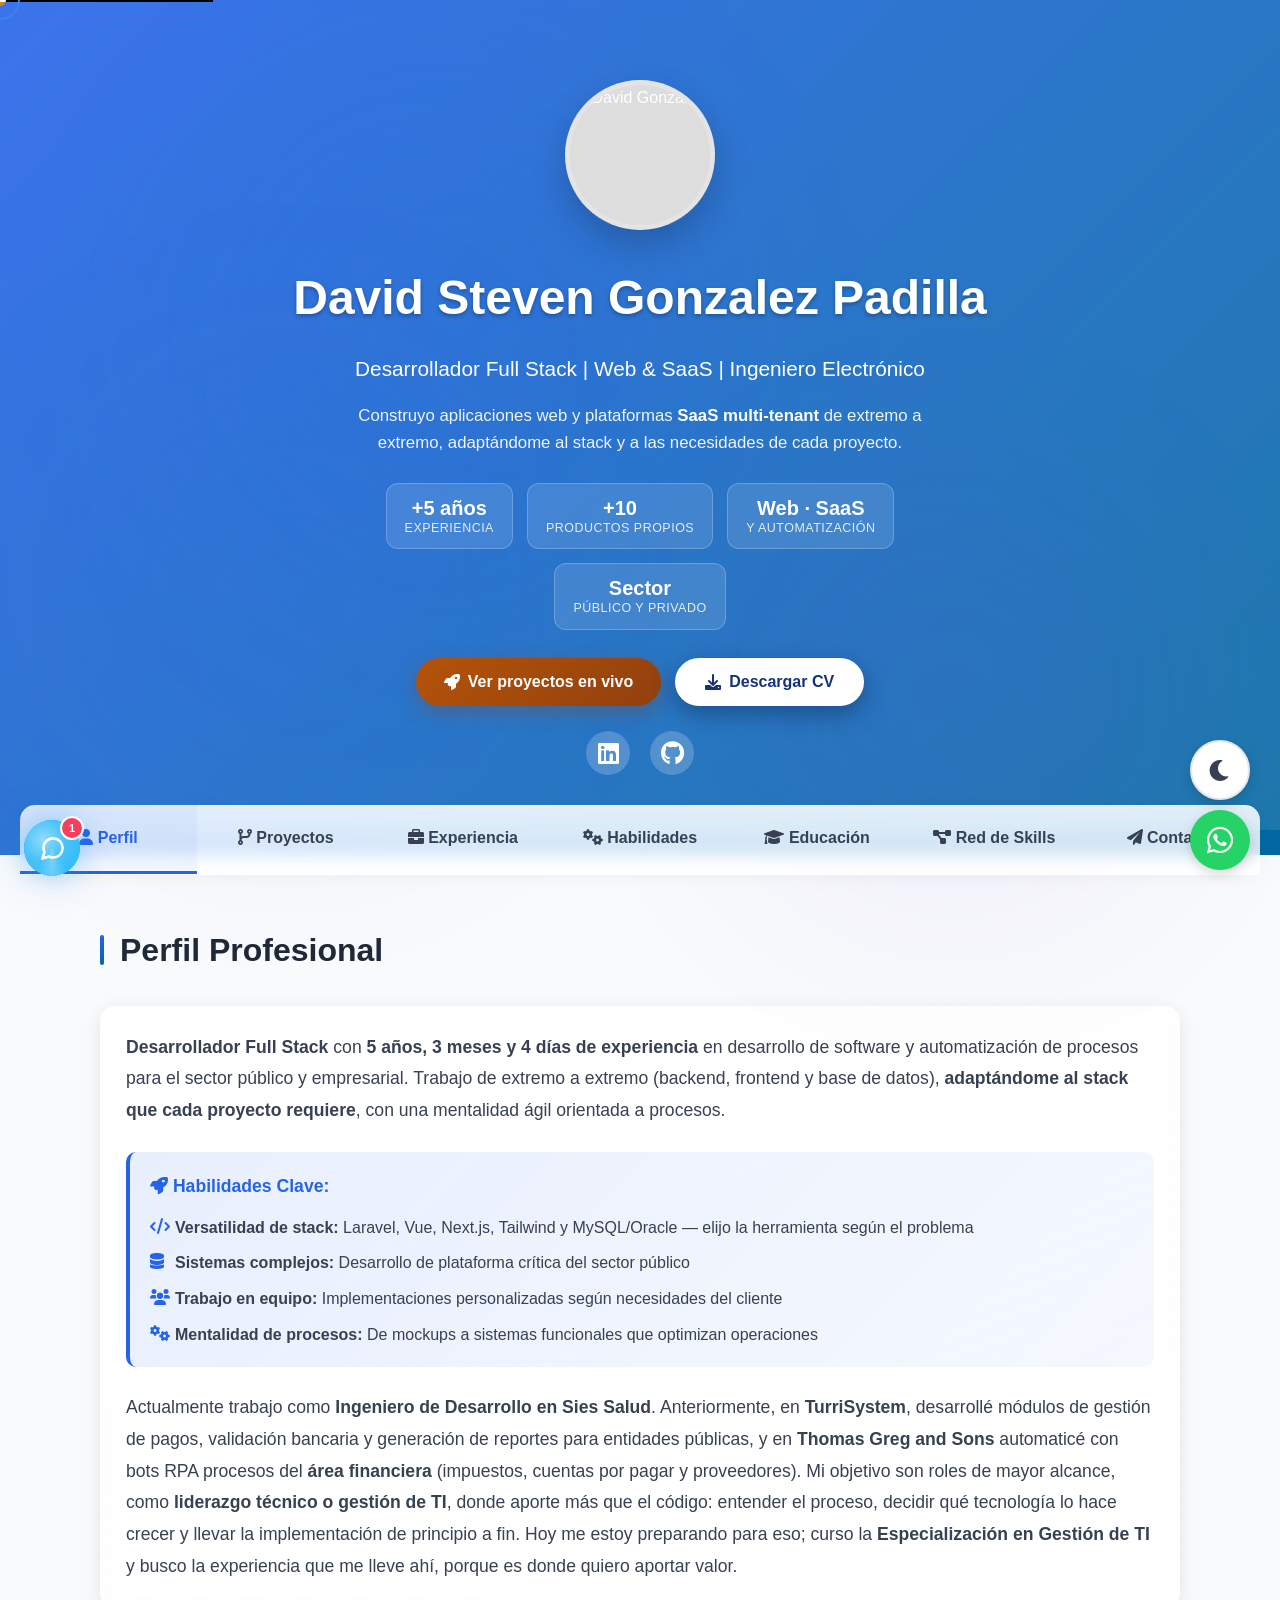
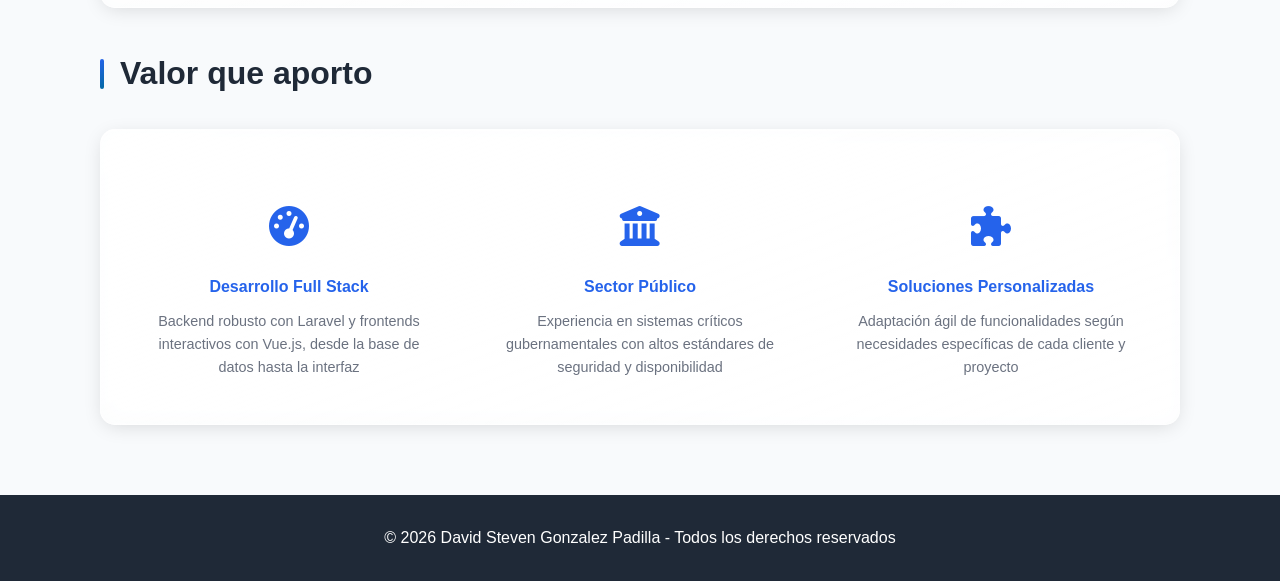
==== index.html @ b161aaad "Red centrada, fechas de trayectoria y el CV con mas peso - Red de skills (portafolio2): los nodos se" ====
<!DOCTYPE html>
<html lang="es">
<head>
    <meta charset="UTF-8">
    <meta name="viewport" content="width=device-width, initial-scale=1.0">

    <!-- Preconnect for Performance -->
    <link rel="preconnect" href="https://cdnjs.cloudflare.com">
    <link rel="dns-prefetch" href="https://cdnjs.cloudflare.com">

    <!-- Preload Critical Assets -->
    <link rel="preload" href="css/styles.css?v=12" as="style">
    <link rel="preload" href="assets/images/profile.jpg" as="image">

    <title>David Gonzalez | Desarrollador Full Stack | Web & SaaS | Bogotá</title>

    <!-- SEO Meta Tags -->
    <meta name="description" content="David Gonzalez - Desarrollador Full Stack especializado en Laravel, Vue.js y RPA. Experiencia en sector público y empresarial. Experto en Power Platform y automatización.">
    <meta name="keywords" content="desarrollador full stack, Laravel, Vue.js, PHP, RPA, UiPath, Power Platform, Bogotá, Colombia">
    <meta name="author" content="David Steven Gonzalez Padilla">

    <!-- Open Graph Meta Tags -->
    <meta property="og:title" content="David Gonzalez - Desarrollador Full Stack | Web & SaaS">
    <meta property="og:description" content="Construyo aplicaciones web y plataformas SaaS multi-tenant de extremo a extremo, adaptándome al stack de cada proyecto. Productos en producción, sector público y automatización.">
    <meta property="og:type" content="website">
    <meta property="og:locale" content="es_CO">
    <meta property="og:url" content="https://portafolio.deepdev.com.co">
    <meta property="og:image" content="https://portafolio.deepdev.com.co/assets/images/profile.jpg">
    <meta property="og:image:alt" content="David Steven Gonzalez Padilla, Desarrollador Full Stack">
    <meta property="og:image:width" content="150">
    <meta property="og:image:height" content="150">

    <!-- Twitter Card Meta Tags -->
    <meta name="twitter:card" content="summary_large_image">
    <meta name="twitter:title" content="David Gonzalez - Desarrollador Full Stack">
    <meta name="twitter:description" content="Desarrollador Full Stack especializado en Laravel, Vue.js y RPA">
    <meta name="twitter:image" content="https://portafolio.deepdev.com.co/assets/images/profile.jpg">

    <!-- Canonical URL -->
    <link rel="canonical" href="https://portafolio.deepdev.com.co">

    <!-- Font Awesome with SRI -->
    <link href="https://cdnjs.cloudflare.com/ajax/libs/font-awesome/6.0.0/css/all.min.css"
          rel="stylesheet"
          integrity="sha512-9usAa10IRO0HhonpyAIVpjrylPvoDwiPUiKdWk5t3PyolY1cOd4DSE0Ga+ri4AuTroPR5aQvXU9xC6qOPnzFeg=="
          crossorigin="anonymous">

    <!-- DevIcon - Technology Icons -->
    <link rel="stylesheet" href="https://cdn.jsdelivr.net/gh/devicons/devicon@v2.16.0/devicon.min.css">

    <!-- Main Stylesheet -->
    <link href="css/styles.css?v=12" rel="stylesheet">

    <!-- jsPDF for CV Generation -->
    <script src="https://cdnjs.cloudflare.com/ajax/libs/jspdf/2.5.1/jspdf.umd.min.js" defer></script>
    <!-- Roboto Font for jsPDF UTF-8 support -->
    <script src="js/roboto-font.js" defer></script>
</head>
<body>
    <!-- Skip Link for Accessibility -->
    <a href="#main-content" class="skip-link">Saltar al contenido principal</a>

    <!-- Hero Section -->
    <header class="hero" role="banner">
        <div class="hero-content">
            <img src="assets/images/profile.jpg" alt="David Gonzalez" class="profile-image" width="150" height="150">
            <h1>David Steven Gonzalez Padilla</h1>
            <p class="subtitle">Desarrollador Full Stack | Web & SaaS | Ingeniero Electrónico</p>

            <p class="hero-tagline">
                Construyo aplicaciones web y plataformas <strong>SaaS multi-tenant</strong> de extremo a extremo, adaptándome al stack y a las necesidades de cada proyecto.
            </p>

            <ul class="hero-stats" aria-label="Resumen profesional">
                <li class="hero-stat"><strong data-experience="short">+4 años</strong><span>experiencia</span></li>
                <li class="hero-stat"><strong>+10</strong><span>productos propios</span></li>
                <li class="hero-stat"><strong>Web · SaaS</strong><span>y automatización</span></li>
                <li class="hero-stat"><strong>Sector</strong><span>público y privado</span></li>
            </ul>

            <div class="hero-actions">
                <button class="btn-cta-primary" data-goto="proyectos" data-filter="saas" aria-label="Ver proyectos en vivo">
                    <i class="fas fa-rocket"></i> Ver proyectos en vivo
                </button>
                <button class="btn-download" onclick="CVGenerator.generate()" aria-label="Descargar curriculum vitae en formato PDF">
                    <i class="fas fa-download"></i> Descargar CV
                </button>
            </div>

            <div class="social-links">
                <a href="https://www.linkedin.com/in/david-steven-gonzalez-padilla" target="_blank" rel="noopener noreferrer" aria-label="Perfil de LinkedIn de David Gonzalez">
                    <i class="fab fa-linkedin"></i>
                </a>
                <a href="https://github.com/ROBOCOP3PK" target="_blank" rel="noopener noreferrer" aria-label="Perfil de GitHub de David Gonzalez">
                    <i class="fab fa-github"></i>
                </a>
            </div>
        </div>
    </header>

    <div class="container">
        <!-- Navigation -->
        <nav class="nav-tabs" role="navigation" aria-label="Navegación principal del portafolio">
            <ul class="nav-list">
                <li class="nav-item">
                    <a href="#perfil" class="nav-link active" aria-current="page">
                        <i class="fas fa-user"></i> Perfil
                    </a>
                </li>
                <li class="nav-item">
                    <a href="#proyectos" class="nav-link">
                        <i class="fas fa-code-branch"></i> Proyectos
                    </a>
                </li>
                <li class="nav-item">
                    <a href="#experiencia" class="nav-link">
                        <i class="fas fa-briefcase"></i> Experiencia
                    </a>
                </li>
                <li class="nav-item">
                    <a href="#habilidades" class="nav-link">
                        <i class="fas fa-cogs"></i> Habilidades
                    </a>
                </li>
                <li class="nav-item">
                    <a href="#educacion" class="nav-link">
                        <i class="fas fa-graduation-cap"></i> Educación
                    </a>
                </li>
                <li class="nav-item">
                    <a href="#diagrama" class="nav-link">
                        <i class="fas fa-project-diagram"></i> Red de Skills
                    </a>
                </li>
                <li class="nav-item">
                    <a href="#contacto" class="nav-link">
                        <i class="fas fa-paper-plane"></i> Contacto
                    </a>
                </li>
            </ul>
        </nav>

        <!-- Content -->
        <main id="main-content" class="content" role="main">
            <!-- Perfil Section -->
            <section id="perfil" class="section active">
                <h2>Perfil Profesional</h2>
                <div class="card">
                    <p style="font-size: 1.1rem; line-height: 1.8; margin-bottom: 25px;">
                        <strong>Desarrollador Full Stack</strong> con <strong><span data-experience="counter">4 años y 11 meses</span> de experiencia</strong> en desarrollo de software y automatización de procesos para el sector público y empresarial. Trabajo de extremo a extremo (backend, frontend y base de datos), <strong>adaptándome al stack que cada proyecto requiere</strong>, con una mentalidad ágil orientada a procesos.
                    </p>

                    <div style="background: linear-gradient(135deg, rgba(37, 99, 235, 0.1), rgba(59, 130, 246, 0.05)); padding: 20px; border-radius: 10px; border-left: 4px solid var(--primary-color); margin-bottom: 25px;">
                        <h4 style="color: var(--primary-color); margin-bottom: 15px; font-size: 1.1rem;">
                            <i class="fas fa-rocket"></i> Habilidades Clave:
                        </h4>
                        <ul style="list-style: none; padding: 0;">
                            <li style="margin-bottom: 10px; padding-left: 25px; position: relative;">
                                <i class="fas fa-code" style="position: absolute; left: 0; color: var(--primary-color); margin-top: 3px;"></i>
                                <strong>Versatilidad de stack:</strong> Laravel, Vue, Next.js, Tailwind y MySQL/Oracle — elijo la herramienta según el problema
                            </li>
                            <li style="margin-bottom: 10px; padding-left: 25px; position: relative;">
                                <i class="fas fa-database" style="position: absolute; left: 0; color: var(--primary-color); margin-top: 3px;"></i>
                                <strong>Sistemas complejos:</strong> Desarrollo de plataforma crítica del sector público
                            </li>
                            <li style="margin-bottom: 10px; padding-left: 25px; position: relative;">
                                <i class="fas fa-users" style="position: absolute; left: 0; color: var(--primary-color); margin-top: 3px;"></i>
                                <strong>Trabajo en equipo:</strong> Implementaciones personalizadas según necesidades del cliente
                            </li>
                            <li style="padding-left: 25px; position: relative;">
                                <i class="fas fa-cogs" style="position: absolute; left: 0; color: var(--primary-color); margin-top: 3px;"></i>
                                <strong>Mentalidad de procesos:</strong> De mockups a sistemas funcionales que optimizan operaciones
                            </li>
                        </ul>
                    </div>

                    <p style="font-size: 1.1rem; line-height: 1.8;">
                        Actualmente trabajo como <strong>Ingeniero de Desarrollo en Sies Salud</strong>. Anteriormente, en <strong>TurriSystem</strong>, desarrollé módulos de gestión de pagos, validación bancaria y generación de reportes para entidades públicas, y en <strong>Thomas Greg and Sons</strong> automaticé con bots RPA procesos del <strong>área financiera</strong> (impuestos, cuentas por pagar y proveedores). Mi objetivo son roles de mayor alcance, como <strong>liderazgo técnico o gestión de TI</strong>, donde aporte más que el código: entender el proceso, decidir qué tecnología lo hace crecer y llevar la implementación de principio a fin. Hoy me estoy preparando para eso; curso la <strong>Especialización en Gestión de TI</strong> y busco la experiencia que me lleve ahí, porque es donde quiero aportar valor.
                    </p>
                </div>

                <h2 style="margin-top: 40px;">Valor que aporto</h2>
                <div class="card">
                    <div class="skills-grid" style="grid-template-columns: repeat(auto-fit, minmax(250px, 1fr));">
                        <div style="text-align: center; padding: 20px;">
                            <div style="font-size: 2.5rem; color: var(--primary-color); margin-bottom: 15px;">
                                <i class="fas fa-tachometer-alt"></i>
                            </div>
                            <h4 style="color: var(--primary-color); margin-bottom: 10px;">Desarrollo Full Stack</h4>
                            <p style="font-size: 0.9rem; color: var(--text-light);">
                                Backend robusto con Laravel y frontends interactivos con Vue.js, desde la base de datos hasta la interfaz
                            </p>
                        </div>
                        <div style="text-align: center; padding: 20px;">
                            <div style="font-size: 2.5rem; color: var(--primary-color); margin-bottom: 15px;">
                                <i class="fas fa-university"></i>
                            </div>
                            <h4 style="color: var(--primary-color); margin-bottom: 10px;">Sector Público</h4>
                            <p style="font-size: 0.9rem; color: var(--text-light);">
                                Experiencia en sistemas críticos gubernamentales con altos estándares de seguridad y disponibilidad
                            </p>
                        </div>
                        <div style="text-align: center; padding: 20px;">
                            <div style="font-size: 2.5rem; color: var(--primary-color); margin-bottom: 15px;">
                                <i class="fas fa-puzzle-piece"></i>
                            </div>
                            <h4 style="color: var(--primary-color); margin-bottom: 10px;">Soluciones Personalizadas</h4>
                            <p style="font-size: 0.9rem; color: var(--text-light);">
                                Adaptación ágil de funcionalidades según necesidades específicas de cada cliente y proyecto
                            </p>
                        </div>
                    </div>
                </div>
            </section>

            <!-- Proyectos Section -->
            <section id="proyectos" class="section">
                <h2>Proyectos Realizados</h2>

                <div class="category-cards-grid">
                    <!-- Productos SaaS / Apps propias (lidera: productos reales en producción) -->
                    <div class="category-card" onclick="filterProjects('saas')" id="filter-saas">
                        <div class="category-card-header">
                            <h4>Productos SaaS / Apps propias</h4>
                            <span class="category-badge">10 productos</span>
                        </div>
                        <div class="category-tech-icons">
                            <div class="tech-icon-item" title="Laravel">
                                <i class="devicon-laravel-original colored"></i>
                            </div>
                            <div class="tech-icon-item" title="Vue.js">
                                <i class="devicon-vuejs-plain colored"></i>
                            </div>
                            <div class="tech-icon-item" title="Next.js">
                                <i class="devicon-nextjs-original colored"></i>
                            </div>
                            <div class="tech-icon-item" title="TypeScript">
                                <i class="devicon-typescript-plain colored"></i>
                            </div>
                            <div class="tech-icon-item" title="Ionic">
                                <i class="devicon-ionic-original colored"></i>
                            </div>
                            <div class="tech-icon-item" title="MySQL">
                                <i class="devicon-mysql-plain colored"></i>
                            </div>
                        </div>
                        <p class="category-card-desc">SaaS multi-tenant en producción (deepdev.com.co)</p>
                    </div>

                    <!-- Desarrollo Web (personal/laboral) -->
                    <div class="category-card" onclick="filterProjects('web-dev')" id="filter-web-dev">
                        <div class="category-card-header">
                            <h4>Desarrollo Web</h4>
                            <span class="category-badge">4 proyectos</span>
                        </div>
                        <div class="category-tech-icons">
                            <div class="tech-icon-item" title="Laravel">
                                <i class="devicon-laravel-original colored"></i>
                            </div>
                            <div class="tech-icon-item" title="Vue.js">
                                <i class="devicon-vuejs-plain colored"></i>
                            </div>
                            <div class="tech-icon-item" title="PHP">
                                <i class="devicon-php-plain colored"></i>
                            </div>
                            <div class="tech-icon-item" title="MySQL">
                                <i class="devicon-mysql-plain colored"></i>
                            </div>
                            <div class="tech-icon-item" title="Tailwind CSS">
                                <i class="devicon-tailwindcss-original colored"></i>
                            </div>
                            <div class="tech-icon-item" title="Odoo">
                                <img src="assets/icons/odoo.svg" width="24" height="24" alt="Odoo">
                            </div>
                        </div>
                        <p class="category-card-desc">Personal y laboral (e-commerce, sector público)</p>
                    </div>

                    <!-- Power Platform -->
                    <div class="category-card" onclick="filterProjects('power-platform')" id="filter-power-platform">
                        <div class="category-card-header">
                            <h4>Power Platform</h4>
                            <span class="category-badge">5 proyectos</span>
                        </div>
                        <div class="category-tech-icons">
                            <div class="tech-icon-item" title="Power Apps">
                                <img src="assets/icons/powerapps.svg" width="24" height="24" alt="Power Apps">
                            </div>
                            <div class="tech-icon-item" title="Power Automate">
                                <img src="assets/icons/powerautomate.svg" width="24" height="24" alt="Power Automate">
                            </div>
                            <div class="tech-icon-item" title="Dataverse">
                                <img src="assets/icons/dataverse.svg" width="24" height="24" alt="Dataverse">
                            </div>
                            <div class="tech-icon-item" title="SharePoint">
                                <img src="assets/icons/sharepoint.svg" width="24" height="24" alt="SharePoint">
                            </div>
                            <div class="tech-icon-item" title="Power BI">
                                <img src="assets/icons/powerbi.svg" width="24" height="24" alt="Power BI">
                            </div>
                            <div class="tech-icon-item" title="Excel">
                                <img src="assets/icons/excel.svg" width="24" height="24" alt="Excel">
                            </div>
                        </div>
                        <p class="category-card-desc">Apps empresariales, flujos y dashboards</p>
                    </div>

                    <!-- RPA UiPath -->
                    <div class="category-card" onclick="filterProjects('rpa')" id="filter-rpa">
                        <div class="category-card-header">
                            <h4>RPA - UiPath</h4>
                            <span class="category-badge">5 bots</span>
                        </div>
                        <div class="category-tech-icons">
                            <div class="tech-icon-item" title="UiPath">
                                <img src="assets/icons/uipath.svg" width="24" height="24" alt="UiPath">
                            </div>
                            <div class="tech-icon-item" title="VB.NET">
                                <i class="devicon-dot-net-plain colored"></i>
                            </div>
                            <div class="tech-icon-item" title="Python">
                                <i class="devicon-python-plain colored"></i>
                            </div>
                            <div class="tech-icon-item" title="ERP Integration">
                                <i class="fas fa-cogs" style="color: #6366f1;"></i>
                            </div>
                            <div class="tech-icon-item" title="Email Automation">
                                <i class="fas fa-envelope" style="color: #0078D4;"></i>
                            </div>
                        </div>
                        <p class="category-card-desc">Procesos financieros y administrativos · UiPath + VB.NET + Python</p>
                    </div>

                    <!-- Ver Todos -->
                    <div class="category-card category-card-all" onclick="filterProjects('all')" id="filter-all">
                        <div class="category-card-header">
                            <h4>Ver Todos</h4>
                            <span class="category-badge">24 proyectos</span>
                        </div>
                        <div class="category-tech-icons">
                            <div class="tech-icon-item" title="Todos">
                                <i class="fas fa-th-large" style="color: var(--primary-color);"></i>
                            </div>
                        </div>
                        <p class="category-card-desc">SaaS, Web, Power Platform y RPA</p>
                    </div>
                </div>

                <!-- Aviso cuando no hay categoría seleccionada -->
                <div id="projects-placeholder" class="projects-placeholder">
                    <i class="fas fa-hand-pointer" aria-hidden="true"></i>
                    <p>Selecciona una categoría para explorar los proyectos</p>
                </div>

                <!-- Proyectos Productos SaaS / Apps propias -->
                <div class="projects-container" data-category="saas">
                    <h3 class="projects-group-title accent-blue">
                        <i class="fas fa-cubes"></i> Productos SaaS / Apps propias (en producción en deepdev.com.co)
                    </h3>

                    <!-- VigilIA -->
                    <div class="card project-featured">
                        <div class="project-row">
                            <div class="project-col">
                                <div class="project-head">
                                    <h4 class="project-title">
                                        <i class="fas fa-shield-halved"></i> VigilIA - Administración de Conjuntos Residenciales
                                    </h4>
                                    <span class="proj-badge proj-badge--saas">SaaS</span>
                                    <span class="demo-badge"><span class="demo-dot"></span> En producción</span>
                                </div>
                                <p class="project-lead"><strong>Sistema integral de administración de conjuntos residenciales</strong> con arquitectura multi-tenant. REST API (Laravel 12) + panel Vue 3 + landing React + 2 apps móviles Ionic (residentes y guardias), cada componente en su subdominio.</p>

                                <div class="info-box info-box--green">
                                    <h5 class="accent-green">Funcionalidades principales:</h5>
                                    <ul class="styled-list">
                                        <li>Control de acceso vehicular y peatonal con registro de visitantes</li>
                                        <li>Facturación, cartera y gestión de pagos por unidad</li>
                                        <li>Reservas de áreas comunes con validación de disponibilidad</li>
                                        <li>PQRS, módulo de emergencias y comunicados</li>
                                        <li>App de residentes y app de guardias (PWA)</li>
                                        <li>Multi-tenancy por propiedad, 7 roles y 106 permisos</li>
                                    </ul>
                                </div>

                                <div class="tag-row">
                                    <span class="skill-tag">Laravel 12</span>
                                    <span class="skill-tag">Vue 3</span>
                                    <span class="skill-tag">React</span>
                                    <span class="skill-tag">Ionic</span>
                                    <span class="skill-tag">MySQL</span>
                                    <span class="skill-tag">Sanctum</span>
                                    <span class="skill-tag">Spatie Permission</span>
                                    <span class="skill-tag">Reverb (WebSockets)</span>
                                </div>

                                <div class="project-actions">
                                    <a href="https://vigilia.deepdev.com.co" target="_blank" rel="noopener noreferrer" class="btn-repo">
                                        <i class="fas fa-external-link-alt"></i> Ver Aplicación
                                    </a>
                                    <a href="https://landing-vigilia.deepdev.com.co" target="_blank" rel="noopener noreferrer" class="btn-demo">
                                        <i class="fas fa-rectangle-list"></i> Ver presentación
                                    </a>
                                </div>

                                <p class="project-foot"><i class="fas fa-server"></i> Servidor propio · 5 subdominios · cola + WebSockets · CI/CD con GitHub Actions</p>
                            </div>
                            <div class="project-col">
                                <div class="project-gallery" data-project="vigilia">
                                    <div class="gallery-main">
                                        <img src="assets/images/projects/vigilia/landing.jpg" alt="VigilIA - landing" class="gallery-image active" onclick="openImageModal(this)">
                                    </div>
                                    <div class="gallery-thumbs">
                                        <img src="assets/images/projects/vigilia/landing.jpg" alt="VigilIA - landing" class="thumb active" onclick="changeGalleryImage(this, 'vigilia')">
                                        <img src="assets/images/projects/vigilia/screenshot1.jpg" alt="VigilIA captura 1" class="thumb" onclick="changeGalleryImage(this, 'vigilia')">
                                        <img src="assets/images/projects/vigilia/screenshot2.jpg" alt="VigilIA captura 2" class="thumb" onclick="changeGalleryImage(this, 'vigilia')">
                                        <img src="assets/images/projects/vigilia/screenshot3.jpg" alt="VigilIA captura 3" class="thumb" onclick="changeGalleryImage(this, 'vigilia')">
                                        <img src="assets/images/projects/vigilia/screenshot4.jpg" alt="VigilIA captura 4" class="thumb" onclick="changeGalleryImage(this, 'vigilia')">
                                    </div>
                                </div>
                            </div>
                        </div>
                    </div>

                    <!-- DeepView -->
                    <div class="card project-featured">
                        <div class="project-row">
                            <div class="project-col">
                                <div class="project-head">
                                    <h4 class="project-title">
                                        <i class="fas fa-people-roof"></i> DeepView - Seguridad Comunitaria
                                    </h4>
                                    <span class="proj-badge proj-badge--saas">SaaS</span>
                                    <span class="demo-badge"><span class="demo-dot"></span> Demo en vivo</span>
                                </div>
                                <p class="project-lead"><strong>Plataforma de seguridad comunitaria</strong> para barrios y conjuntos residenciales. Monorepo con arquitectura separada: API Laravel 12 + panel admin Vue 3 + app móvil Ionic, multi-tenant por frente de seguridad.</p>

                                <div class="info-box info-box--green">
                                    <h5 class="accent-green">Funcionalidades principales:</h5>
                                    <ul class="styled-list">
                                        <li>Alertas y emergencias comunitarias en tiempo real</li>
                                        <li>Gestión de residentes y frentes de seguridad</li>
                                        <li>Panel administrativo con dashboards y reportes</li>
                                        <li>App móvil para vecinos (Ionic + Capacitor)</li>
                                        <li>Roles y permisos granulares (5 roles, 45 permisos)</li>
                                    </ul>
                                </div>

                                <div class="tag-row">
                                    <span class="skill-tag">Laravel 12</span>
                                    <span class="skill-tag">Vue 3</span>
                                    <span class="skill-tag">TypeScript</span>
                                    <span class="skill-tag">Ionic 8</span>
                                    <span class="skill-tag">MySQL</span>
                                    <span class="skill-tag">Redis</span>
                                    <span class="skill-tag">Sanctum</span>
                                    <span class="skill-tag">Spatie Permission</span>
                                </div>

                                <div class="project-actions">
                                    <a href="https://admin-deepview.deepdev.com.co" target="_blank" rel="noopener noreferrer" class="btn-demo">
                                        <i class="fas fa-external-link-alt"></i> Ver Aplicación
                                    </a>
                                </div>

                                <p class="project-foot"><i class="fas fa-server"></i> Servidor propio · API + panel + app móvil · multi-tenant · CI/CD · código privado</p>
                            </div>
                            <div class="project-col">
                                <div class="project-gallery" data-project="deepview">
                                    <div class="gallery-main">
                                        <img src="assets/images/projects/deepview/screenshot1.jpg" alt="DeepView - panel de administración" class="gallery-image active" onclick="openImageModal(this)">
                                    </div>
                                    <div class="gallery-thumbs">
                                        <img src="assets/images/projects/deepview/screenshot1.jpg" alt="DeepView captura 1" class="thumb active" onclick="changeGalleryImage(this, 'deepview')">
                                        <img src="assets/images/projects/deepview/screenshot2.jpg" alt="DeepView captura 2" class="thumb" onclick="changeGalleryImage(this, 'deepview')">
                                        <img src="assets/images/projects/deepview/screenshot3.jpg" alt="DeepView captura 3" class="thumb" onclick="changeGalleryImage(this, 'deepview')">
                                        <img src="assets/images/projects/deepview/screenshot4.jpg" alt="DeepView captura 4" class="thumb" onclick="changeGalleryImage(this, 'deepview')">
                                    </div>
                                </div>
                            </div>
                        </div>
                    </div>

                    <!-- Citaria -->
                    <div class="card project-featured">
                        <div class="project-row">
                            <div class="project-col">
                                <div class="project-head">
                                    <h4 class="project-title">
                                        <i class="fas fa-calendar-check"></i> Citaria - SaaS de Reservas y Citas
                                    </h4>
                                    <span class="proj-badge proj-badge--saas">SaaS</span>
                                    <span class="proj-badge proj-badge--wip">En desarrollo</span>
                                </div>
                                <p class="project-lead"><strong>Plataforma multi-tenant de agenda y reservas online</strong> para negocios por cita (barberías, salones, spa, estética). Landing temática + panel de gestión + portal público de reservas por negocio, con tema por nicho.</p>

                                <div class="info-box info-box--green">
                                    <h5 class="accent-green">Funcionalidades principales:</h5>
                                    <ul class="styled-list">
                                        <li>Registro self-service de negocios y catálogo de servicios</li>
                                        <li>Panel de gestión por negocio (agenda, clientes, horarios)</li>
                                        <li>Portal público de reservas por slug con calendario y franjas</li>
                                        <li>Temas por tipo de negocio (barbería oscura / spa clara)</li>
                                        <li>Roles y permisos, planes y categorías</li>
                                    </ul>
                                </div>

                                <div class="tag-row">
                                    <span class="skill-tag">Laravel 12</span>
                                    <span class="skill-tag">Vue 3</span>
                                    <span class="skill-tag">TypeScript</span>
                                    <span class="skill-tag">Ionic</span>
                                    <span class="skill-tag">MySQL</span>
                                    <span class="skill-tag">Sanctum</span>
                                    <span class="skill-tag">Tailwind CSS</span>
                                </div>

                                <div class="project-actions">
                                    <a href="https://reservas-citaria.deepdev.com.co/barberia-demo" target="_blank" rel="noopener noreferrer" class="btn-repo">
                                        <i class="fas fa-external-link-alt"></i> Ver Aplicación
                                    </a>
                                    <a href="https://citaria.deepdev.com.co" target="_blank" rel="noopener noreferrer" class="btn-demo">
                                        <i class="fas fa-rectangle-list"></i> Ver presentación
                                    </a>
                                </div>

                                <p class="project-foot"><i class="fas fa-server"></i> Servidor propio · landing + API + panel + portal de reservas · multi-tenant · código privado</p>
                            </div>
                            <div class="project-col">
                                <div class="project-gallery" data-project="citaria">
                                    <div class="gallery-main">
                                        <img src="assets/images/projects/citaria/screenshot1.jpg" alt="Citaria - portal de reservas (app del cliente)" class="gallery-image active" onclick="openImageModal(this)">
                                    </div>
                                    <div class="gallery-thumbs">
                                        <img src="assets/images/projects/citaria/screenshot1.jpg" alt="Citaria captura 1" class="thumb active" onclick="changeGalleryImage(this, 'citaria')">
                                        <img src="assets/images/projects/citaria/screenshot2.jpg" alt="Citaria captura 2" class="thumb" onclick="changeGalleryImage(this, 'citaria')">
                                        <img src="assets/images/projects/citaria/screenshot3.jpg" alt="Citaria captura 3" class="thumb" onclick="changeGalleryImage(this, 'citaria')">
                                        <img src="assets/images/projects/citaria/screenshot4.jpg" alt="Citaria captura 4" class="thumb" onclick="changeGalleryImage(this, 'citaria')">
                                    </div>
                                </div>
                            </div>
                        </div>
                    </div>

                    <!-- EduGestión -->
                    <div class="card project-featured">
                        <div class="project-row">
                            <div class="project-col">
                                <div class="project-head">
                                    <h4 class="project-title">
                                        <i class="fas fa-school"></i> EduGestión - Gestión Escolar
                                    </h4>
                                    <span class="proj-badge proj-badge--saas">SaaS</span>
                                    <span class="proj-badge proj-badge--wip">En desarrollo</span>
                                </div>
                                <p class="project-lead"><strong>Plataforma de gestión escolar para colegios privados</strong> (14 módulos + portal de padres). App Next.js 15 SSR con aislamiento multi-tenant por colegio y notificaciones por WhatsApp, email e in-app.</p>

                                <div class="info-box info-box--green">
                                    <h5 class="accent-green">Funcionalidades principales:</h5>
                                    <ul class="styled-list">
                                        <li>Asistencia, pagos y cartera, comunicados y agenda</li>
                                        <li>Matrícula, horarios, excusas, encuestas y citas</li>
                                        <li>Chat, reportes de visitas y cierre de periodo</li>
                                        <li>Notificaciones WhatsApp (Meta Cloud API) + email + in-app</li>
                                        <li>Multi-tenant por colegio, jobs programados idempotentes</li>
                                    </ul>
                                </div>

                                <div class="tag-row">
                                    <span class="skill-tag">Next.js 15</span>
                                    <span class="skill-tag">TypeScript</span>
                                    <span class="skill-tag">Prisma</span>
                                    <span class="skill-tag">MySQL</span>
                                    <span class="skill-tag">Tailwind CSS</span>
                                    <span class="skill-tag">JWT</span>
                                </div>

                                <div class="project-actions">
                                    <a href="https://app-edugestion.deepdev.com.co" target="_blank" rel="noopener noreferrer" class="btn-repo">
                                        <i class="fas fa-external-link-alt"></i> Ver Aplicación
                                    </a>
                                    <a href="https://edugestion.deepdev.com.co" target="_blank" rel="noopener noreferrer" class="btn-demo">
                                        <i class="fas fa-rectangle-list"></i> Ver presentación
                                    </a>
                                </div>

                                <p class="project-foot"><i class="fas fa-server"></i> Next.js SSR (systemd) · 14 módulos · multi-tenant · CI/CD · backup diario · código privado</p>
                            </div>
                            <div class="project-col">
                                <div class="project-gallery" data-project="edugestion">
                                    <div class="gallery-main">
                                        <img src="assets/images/projects/edugestion/landing.jpg" alt="EduGestión - landing" class="gallery-image active" onclick="openImageModal(this)">
                                    </div>
                                    <div class="gallery-thumbs">
                                        <img src="assets/images/projects/edugestion/landing.jpg" alt="EduGestión - landing" class="thumb active" onclick="changeGalleryImage(this, 'edugestion')">
                                        <img src="assets/images/projects/edugestion/screenshot1.jpg" alt="EduGestión captura 1" class="thumb" onclick="changeGalleryImage(this, 'edugestion')">
                                        <img src="assets/images/projects/edugestion/screenshot2.jpg" alt="EduGestión captura 2" class="thumb" onclick="changeGalleryImage(this, 'edugestion')">
                                        <img src="assets/images/projects/edugestion/screenshot3.jpg" alt="EduGestión captura 3" class="thumb" onclick="changeGalleryImage(this, 'edugestion')">
                                        <img src="assets/images/projects/edugestion/screenshot4.jpg" alt="EduGestión captura 4" class="thumb" onclick="changeGalleryImage(this, 'edugestion')">
                                    </div>
                                </div>
                            </div>
                        </div>
                    </div>

                    <!-- Sistema Inventarios -->
                    <div class="card project-featured">
                        <div class="project-row">
                            <div class="project-col">
                                <div class="project-head">
                                    <h4 class="project-title">
                                        <i class="fas fa-warehouse"></i> Sistema de Inventarios - TallerPro
                                    </h4>
                                    <span class="proj-badge proj-badge--saas">SaaS</span>
                                    <span class="proj-badge proj-badge--wip">En desarrollo</span>
                                </div>
                                <p class="project-lead"><strong>Sistema de gestión de inventario y control contable</strong> para talleres automotrices. Monorepo: API Laravel 12 + SPA Vue 3, con control de roles y módulos de operación completos.</p>

                                <div class="info-box info-box--green">
                                    <h5 class="accent-green">Funcionalidades principales:</h5>
                                    <ul class="styled-list">
                                        <li>Catálogo de productos y categorías con alertas de bajo stock</li>
                                        <li>Compras, ventas y órdenes de servicio</li>
                                        <li>Gestión de clientes y proveedores</li>
                                        <li>Reportes e indicadores de ingresos/gastos</li>
                                        <li>5 roles y 35 permisos (super admin, encargado, mecánico, cajero)</li>
                                    </ul>
                                </div>

                                <div class="tag-row">
                                    <span class="skill-tag">Laravel 12</span>
                                    <span class="skill-tag">Vue 3</span>
                                    <span class="skill-tag">TypeScript</span>
                                    <span class="skill-tag">MySQL</span>
                                    <span class="skill-tag">Sanctum</span>
                                    <span class="skill-tag">Spatie Permission</span>
                                    <span class="skill-tag">Tailwind CSS</span>
                                </div>

                                <div class="project-actions">
                                    <a href="https://inventarios.deepdev.com.co" target="_blank" rel="noopener noreferrer" class="btn-demo">
                                        <i class="fas fa-external-link-alt"></i> Ver Aplicación
                                    </a>
                                </div>

                                <p class="project-foot"><i class="fas fa-server"></i> Servidor propio · API + SPA · 5 roles · 35 permisos · código privado</p>
                            </div>
                            <div class="project-col">
                                <div class="project-gallery" data-project="inventarios">
                                    <div class="gallery-main">
                                        <img src="assets/images/projects/inventarios/screenshot1.jpg" alt="Inventarios TallerPro - dashboard" class="gallery-image active" onclick="openImageModal(this)">
                                    </div>
                                    <div class="gallery-thumbs">
                                        <img src="assets/images/projects/inventarios/screenshot1.jpg" alt="Inventarios captura 1" class="thumb active" onclick="changeGalleryImage(this, 'inventarios')">
                                        <img src="assets/images/projects/inventarios/screenshot2.jpg" alt="Inventarios captura 2" class="thumb" onclick="changeGalleryImage(this, 'inventarios')">
                                        <img src="assets/images/projects/inventarios/screenshot3.jpg" alt="Inventarios captura 3" class="thumb" onclick="changeGalleryImage(this, 'inventarios')">
                                        <img src="assets/images/projects/inventarios/screenshot4.jpg" alt="Inventarios captura 4" class="thumb" onclick="changeGalleryImage(this, 'inventarios')">
                                    </div>
                                </div>
                            </div>
                        </div>
                    </div>

                    <!-- Domicilios -->
                    <div class="card project-featured">
                        <div class="project-row">
                            <div class="project-col">
                                <div class="project-head">
                                    <h4 class="project-title">
                                        <i class="fas fa-motorcycle"></i> Domicilios - Pedidos para Restaurantes
                                    </h4>
                                    <span class="proj-badge proj-badge--saas">SaaS</span>
                                    <span class="proj-badge proj-badge--pwa">PWA</span>
                                    <span class="demo-badge"><span class="demo-dot"></span> Demo en vivo</span>
                                </div>
                                <p class="project-lead"><strong>Plataforma de domicilios para restaurantes locales</strong> (pedidos sin comisiones). API Laravel + SPA Vue 3, con app de cliente, panel de restaurante y módulo de "Momentos" con video.</p>

                                <div class="info-box info-box--green">
                                    <h5 class="accent-green">Funcionalidades principales:</h5>
                                    <ul class="styled-list">
                                        <li>Catálogo / menú con fotos, carrito y pedidos</li>
                                        <li>Panel de restaurante y gestión de productos</li>
                                        <li>Módulo "Momentos" con transcodificación de video (ffmpeg)</li>
                                        <li>PWA instalable con caché optimizada</li>
                                    </ul>
                                </div>

                                <div class="tag-row">
                                    <span class="skill-tag">Laravel</span>
                                    <span class="skill-tag">Vue 3</span>
                                    <span class="skill-tag">MySQL</span>
                                    <span class="skill-tag">PWA</span>
                                    <span class="skill-tag">FFmpeg</span>
                                    <span class="skill-tag">Tailwind CSS</span>
                                </div>

                                <div class="project-actions">
                                    <a href="https://domicilios.deepdev.com.co" target="_blank" rel="noopener noreferrer" class="btn-repo">
                                        <i class="fas fa-external-link-alt"></i> Ver Aplicación
                                    </a>
                                    <a href="https://landing-domicilios.deepdev.com.co" target="_blank" rel="noopener noreferrer" class="btn-demo">
                                        <i class="fas fa-rectangle-list"></i> Ver presentación
                                    </a>
                                </div>

                                <p class="project-foot"><i class="fas fa-server"></i> Servidor propio · API + SPA + landing · PWA · CI/CD · código privado</p>
                            </div>
                            <div class="project-col">
                                <div class="project-gallery" data-project="domicilios">
                                    <div class="gallery-main">
                                        <img src="assets/images/projects/domicilios/screenshot1.jpg" alt="Domicilios - menú del restaurante" class="gallery-image active" onclick="openImageModal(this)">
                                    </div>
                                    <div class="gallery-thumbs">
                                        <img src="assets/images/projects/domicilios/screenshot1.jpg" alt="Domicilios captura 1" class="thumb active" onclick="changeGalleryImage(this, 'domicilios')">
                                        <img src="assets/images/projects/domicilios/screenshot2.jpg" alt="Domicilios captura 2" class="thumb" onclick="changeGalleryImage(this, 'domicilios')">
                                        <img src="assets/images/projects/domicilios/screenshot3.jpg" alt="Domicilios captura 3" class="thumb" onclick="changeGalleryImage(this, 'domicilios')">
                                    </div>
                                </div>
                            </div>
                        </div>
                    </div>

                    <!-- Valera Emocional -->
                    <div class="card project-featured">
                        <div class="project-row">
                            <div class="project-col">
                                <div class="project-head">
                                    <h4 class="project-title">
                                        <i class="fas fa-hand-holding-heart"></i> Valera Emocional - Bienestar Laboral
                                    </h4>
                                    <span class="proj-badge proj-badge--saas">SaaS</span>
                                    <span class="proj-badge proj-badge--pwa">PWA</span>
                                    <span class="demo-badge"><span class="demo-dot"></span> Demo en vivo</span>
                                </div>
                                <p class="project-lead"><strong>Plataforma SaaS multi-tenant de bienestar y permisos laborales.</strong> Permite a empresas gestionar solicitudes de permisos con aprobaciones jerárquicas, motor de reglas configurable y dashboards de analítica.</p>

                                <div class="info-box info-box--green">
                                    <h5 class="accent-green">Funcionalidades principales:</h5>
                                    <ul class="styled-list">
                                        <li>Flujos de aprobación jerárquicos multinivel</li>
                                        <li>Motor de reglas configurable por empresa</li>
                                        <li>Dashboard de analítica con gráficos interactivos</li>
                                        <li>PWA offline (Workbox + Dexie.js)</li>
                                        <li>Multi-tenancy completo con aislamiento por empresa</li>
                                    </ul>
                                </div>

                                <div class="tag-row">
                                    <span class="skill-tag">Laravel 12</span>
                                    <span class="skill-tag">Vue 3</span>
                                    <span class="skill-tag">TypeScript</span>
                                    <span class="skill-tag">MySQL</span>
                                    <span class="skill-tag">Sanctum</span>
                                    <span class="skill-tag">Tailwind CSS</span>
                                    <span class="skill-tag">PWA</span>
                                </div>

                                <div class="project-actions">
                                    <a href="https://valera.deepdev.com.co" target="_blank" rel="noopener noreferrer" class="btn-demo">
                                        <i class="fas fa-external-link-alt"></i> Ver Aplicación
                                    </a>
                                </div>

                                <p class="project-foot"><i class="fas fa-server"></i> Servidor propio · multi-tenant · cola + scheduler · CI/CD · código privado</p>
                            </div>
                            <div class="project-col">
                                <div class="project-gallery" data-project="valera">
                                    <div class="gallery-main">
                                        <img src="assets/images/projects/valera/screenshot1.jpg" alt="Valera Emocional - panel" class="gallery-image active" onclick="openImageModal(this)">
                                    </div>
                                    <div class="gallery-thumbs">
                                        <img src="assets/images/projects/valera/screenshot1.jpg" alt="Valera captura 1" class="thumb active" onclick="changeGalleryImage(this, 'valera')">
                                        <img src="assets/images/projects/valera/screenshot2.jpg" alt="Valera captura 2" class="thumb" onclick="changeGalleryImage(this, 'valera')">
                                        <img src="assets/images/projects/valera/screenshot3.jpg" alt="Valera captura 3" class="thumb" onclick="changeGalleryImage(this, 'valera')">
                                        <img src="assets/images/projects/valera/screenshot4.jpg" alt="Valera captura 4" class="thumb" onclick="changeGalleryImage(this, 'valera')">
                                    </div>
                                </div>
                            </div>
                        </div>
                    </div>

                    <!-- TalentIA -->
                    <div class="card project-featured">
                        <div class="project-row">
                            <div class="project-col">
                                <div class="project-head">
                                    <h4 class="project-title">
                                        <i class="fas fa-user-tie"></i> TalentIA - Gestión de Talento Humano (IPS)
                                    </h4>
                                    <span class="proj-badge proj-badge--saas">SaaS</span>
                                    <span class="proj-badge proj-badge--wip">En desarrollo</span>
                                </div>
                                <p class="project-lead"><strong>Producto white-label de gestión de talento humano</strong> para IPS. Lo desplegado: la landing comercial y el backend del <strong>chatbot de ventas "Tali"</strong> (IA conectada a un workflow n8n con fallback por palabras clave).</p>

                                <div class="info-box info-box--green">
                                    <h5 class="accent-green">Funcionalidades principales:</h5>
                                    <ul class="styled-list">
                                        <li>Landing comercial del producto (React + Framer Motion)</li>
                                        <li>Chatbot de ventas con IA (n8n) y respaldo sin conexión</li>
                                        <li>Persistencia de conversaciones y mensajes</li>
                                        <li>API pública con throttling y CORS restringido</li>
                                    </ul>
                                </div>

                                <div class="tag-row">
                                    <span class="skill-tag">React 19</span>
                                    <span class="skill-tag">TypeScript</span>
                                    <span class="skill-tag">Laravel 12</span>
                                    <span class="skill-tag">n8n</span>
                                    <span class="skill-tag">MySQL</span>
                                    <span class="skill-tag">Tailwind CSS</span>
                                </div>

                                <div class="project-actions">
                                    <a href="https://talentia.deepdev.com.co" target="_blank" rel="noopener noreferrer" class="btn-demo">
                                        <i class="fas fa-rectangle-list"></i> Ver presentación
                                    </a>
                                </div>

                                <p class="project-foot"><i class="fas fa-server"></i> Servidor propio · landing + API de chatbot IA · white-label · código privado</p>
                            </div>
                            <div class="project-col">
                                <div class="tech-lockup" aria-hidden="true">
                                    <span class="tech-lockup-bg"><i class="fas fa-user-tie"></i></span>
                                    <div class="tech-lockup-icons">
                                        <i class="devicon-react-original colored" title="React"></i>
                                        <i class="devicon-laravel-original colored" title="Laravel"></i>
                                        <i class="devicon-typescript-plain colored" title="TypeScript"></i>
                                        <i class="devicon-mysql-plain colored" title="MySQL"></i>
                                    </div>
                                    <span class="tech-lockup-label">Producto white-label · en desarrollo</span>
                                </div>
                            </div>
                        </div>
                    </div>

                    <!-- Centinela -->
                    <div class="card project-featured">
                        <div class="project-row">
                            <div class="project-col">
                                <div class="project-head">
                                    <h4 class="project-title">
                                        <i class="fas fa-shield"></i> Centinela - SaaS para Vigilancia Privada
                                    </h4>
                                    <span class="proj-badge proj-badge--saas">SaaS</span>
                                    <span class="proj-badge proj-badge--wip">En desarrollo</span>
                                </div>
                                <p class="project-lead"><strong>Plataforma de operaciones para empresas de vigilancia y seguridad privada.</strong> Por ahora está en producción la landing comercial; la API, el panel y la app llegan con el piloto.</p>

                                <div class="info-box info-box--green">
                                    <h5 class="accent-green">Alcance del producto:</h5>
                                    <ul class="styled-list">
                                        <li>Landing comercial one-page con propuesta de valor</li>
                                        <li>Gestión de operaciones, turnos y puestos (en diseño)</li>
                                        <li>Identidad de marca y conversión por WhatsApp/email</li>
                                    </ul>
                                </div>

                                <div class="tag-row">
                                    <span class="skill-tag">Vue 3</span>
                                    <span class="skill-tag">TypeScript</span>
                                    <span class="skill-tag">Vite</span>
                                    <span class="skill-tag">Tailwind CSS 4</span>
                                </div>

                                <div class="project-actions">
                                    <a href="https://centinela.deepdev.com.co" target="_blank" rel="noopener noreferrer" class="btn-demo">
                                        <i class="fas fa-rectangle-list"></i> Ver presentación
                                    </a>
                                </div>

                                <p class="project-foot"><i class="fas fa-code-branch"></i> Landing en producción · producto en fase de piloto</p>
                            </div>
                            <div class="project-col">
                                <div class="tech-lockup" aria-hidden="true">
                                    <span class="tech-lockup-bg"><i class="fas fa-shield"></i></span>
                                    <div class="tech-lockup-icons">
                                        <i class="devicon-vuejs-plain colored" title="Vue.js"></i>
                                        <i class="devicon-typescript-plain colored" title="TypeScript"></i>
                                        <i class="devicon-vitejs-plain colored" title="Vite"></i>
                                        <i class="devicon-tailwindcss-original colored" title="Tailwind CSS"></i>
                                    </div>
                                    <span class="tech-lockup-label">SaaS vigilancia · en desarrollo</span>
                                </div>
                            </div>
                        </div>
                    </div>

                    <!-- Coworkia -->
                    <div class="card project-featured">
                        <div class="project-row">
                            <div class="project-col">
                                <div class="project-head">
                                    <h4 class="project-title">
                                        <i class="fas fa-building"></i> Coworkia - SaaS para Coworking
                                    </h4>
                                    <span class="proj-badge proj-badge--saas">SaaS</span>
                                    <span class="proj-badge proj-badge--wip">En desarrollo</span>
                                </div>
                                <p class="project-lead"><strong>Plataforma multi-tenant de gestión y reserva de espacios de coworking</strong> (zonas, membresías con créditos, day passes, acceso con QR, aforo en tiempo real, pagos). En producción está la landing; la app está en planeación.</p>

                                <div class="info-box info-box--green">
                                    <h5 class="accent-green">Alcance del producto:</h5>
                                    <ul class="styled-list">
                                        <li>Landing one-page con panel de ocupación en vivo (demo)</li>
                                        <li>Membresías con créditos y day passes</li>
                                        <li>Acceso con QR y aforo en tiempo real (en diseño)</li>
                                        <li>Pagos con MercadoPago (en diseño)</li>
                                    </ul>
                                </div>

                                <div class="tag-row">
                                    <span class="skill-tag">Vue 3</span>
                                    <span class="skill-tag">TypeScript</span>
                                    <span class="skill-tag">Vite</span>
                                    <span class="skill-tag">Tailwind CSS 4</span>
                                </div>

                                <div class="project-actions">
                                    <a href="https://coworkia.deepdev.com.co" target="_blank" rel="noopener noreferrer" class="btn-demo">
                                        <i class="fas fa-rectangle-list"></i> Ver presentación
                                    </a>
                                </div>

                                <p class="project-foot"><i class="fas fa-code-branch"></i> Landing en producción · producto en planeación</p>
                            </div>
                            <div class="project-col">
                                <div class="tech-lockup" aria-hidden="true">
                                    <span class="tech-lockup-bg"><i class="fas fa-building"></i></span>
                                    <div class="tech-lockup-icons">
                                        <i class="devicon-vuejs-plain colored" title="Vue.js"></i>
                                        <i class="devicon-typescript-plain colored" title="TypeScript"></i>
                                        <i class="devicon-vitejs-plain colored" title="Vite"></i>
                                        <i class="devicon-tailwindcss-original colored" title="Tailwind CSS"></i>
                                    </div>
                                    <span class="tech-lockup-label">SaaS coworking · en desarrollo</span>
                                </div>
                            </div>
                        </div>
                    </div>
                </div>

                <!-- Proyectos Desarrollo Web (personal/laboral) -->
                <div class="projects-container" data-category="web-dev">
                    <h3 class="projects-group-title accent-blue">
                        <i class="fas fa-code"></i> Desarrollo Web — Proyectos personales y laborales
                    </h3>

                    <!-- PetuniaPlay - CON GALERÍA -->
                    <div class="card project-featured">
                        <div class="project-row">
                            <div class="project-col">
                                <div class="project-head">
                                    <h4 class="project-title">
                                        <i class="fas fa-paw"></i> PetuniaPlay - E-commerce para Mascotas
                                    </h4>
                                    <span class="proj-badge proj-badge--personal">Proyecto personal</span>
                                    <span class="demo-badge"><span class="demo-dot"></span> Demo en vivo</span>
                                </div>
                                <p class="project-lead"><strong>Sistema completo de e-commerce</strong> especializado en productos para mascotas. Arquitectura REST API (Laravel 12) + SPA (Vue.js 3) con programa de fidelidad, cupones avanzados y cumplimiento legal colombiano.</p>

                                <div class="info-box info-box--green">
                                    <h5 class="accent-green">Funcionalidades principales:</h5>
                                    <ul class="styled-list">
                                        <li>Catálogo con filtros avanzados, carrito y checkout completo</li>
                                        <li>Sistema de cupones con validaciones y programa de fidelidad</li>
                                        <li>Panel admin con dashboard, gestión de inventario y despachos</li>
                                        <li>Reseñas, wishlist, Q&A y rastreo de pedidos</li>
                                        <li>Autenticación Sanctum, roles (admin/manager/customer)</li>
                                        <li>Dark mode, diseño responsive y cumplimiento Ley 1581/2012</li>
                                    </ul>
                                </div>

                                <div class="tag-row">
                                    <span class="skill-tag">Laravel 12</span>
                                    <span class="skill-tag">Vue.js 3</span>
                                    <span class="skill-tag">PHP 8.2</span>
                                    <span class="skill-tag">MySQL</span>
                                    <span class="skill-tag">Tailwind CSS</span>
                                    <span class="skill-tag">PrimeVue</span>
                                    <span class="skill-tag">Pinia</span>
                                    <span class="skill-tag">REST API</span>
                                </div>

                                <div class="project-actions">
                                    <a href="https://tienda.deepdev.com.co" target="_blank" rel="noopener noreferrer" class="btn-demo">
                                        <i class="fas fa-external-link-alt"></i> Ver Aplicación
                                    </a>
                                    <a href="https://github.com/ROBOCOP3PK/PetuniaPlay" target="_blank" rel="noopener noreferrer" class="btn-repo">
                                        <i class="fab fa-github"></i> Ver en GitHub
                                    </a>
                                </div>

                                <p class="project-foot"><i class="fas fa-server"></i> Desplegado en servidor propio | 22 modelos | 33 vistas Vue | 37 migraciones</p>
                            </div>
                            <div class="project-col">
                                <div class="project-gallery" data-project="petuniaplay">
                                    <div class="gallery-main">
                                        <img src="assets/images/projects/petuniaplay/screenshot1.png" alt="PetuniaPlay - vista principal de la tienda" class="gallery-image active" onclick="openImageModal(this)">
                                    </div>
                                    <div class="gallery-thumbs">
                                        <img src="assets/images/projects/petuniaplay/screenshot1.png" alt="PetuniaPlay captura 1" class="thumb active" onclick="changeGalleryImage(this, 'petuniaplay')">
                                        <img src="assets/images/projects/petuniaplay/screenshot2.png" alt="PetuniaPlay captura 2" class="thumb" onclick="changeGalleryImage(this, 'petuniaplay')">
                                        <img src="assets/images/projects/petuniaplay/screenshot3.png" alt="PetuniaPlay captura 3" class="thumb" onclick="changeGalleryImage(this, 'petuniaplay')">
                                        <img src="assets/images/projects/petuniaplay/screenshot4.png" alt="PetuniaPlay captura 4" class="thumb" onclick="changeGalleryImage(this, 'petuniaplay')">
                                        <img src="assets/images/projects/petuniaplay/screenshot5.png" alt="PetuniaPlay captura 5" class="thumb" onclick="changeGalleryImage(this, 'petuniaplay')">
                                        <img src="assets/images/projects/petuniaplay/screenshot6.png" alt="PetuniaPlay captura 6" class="thumb" onclick="changeGalleryImage(this, 'petuniaplay')">
                                    </div>
                                </div>
                            </div>
                        </div>
                    </div>

                    <!-- Defensoría - CON GALERÍA -->
                    <div class="card project-featured">
                        <div class="project-row">
                            <div class="project-col">
                                <div class="project-head">
                                    <h4 class="project-title">
                                        <i class="fas fa-university"></i> Sistema de Gestión de Demandas
                                    </h4>
                                    <span class="proj-badge proj-badge--labor">Proyecto laboral</span>
                                </div>
                                <p class="project-lead"><strong>Plataforma web para entidades públicas</strong> - Sistema crítico para gestión de demandas del sector público colombiano.</p>

                                <div class="info-box info-box--blue">
                                    <h5 style="color: var(--primary-color); margin-bottom: 10px;">Módulos desarrollados:</h5>
                                    <ul class="styled-list">
                                        <li>Gestión de Pagos con validaciones bancarias</li>
                                        <li>Distribución automática de intereses</li>
                                        <li>Generación de reportes PDF oficiales</li>
                                        <li>Panel de administración completo</li>
                                    </ul>
                                </div>

                                <div class="tag-row">
                                    <span class="skill-tag">Laravel</span>
                                    <span class="skill-tag">Vue.js</span>
                                    <span class="skill-tag">MySQL</span>
                                    <span class="skill-tag">ORACLE</span>
                                    <span class="skill-tag">Tailwind CSS</span>
                                </div>

                                <p class="project-foot"><i class="fas fa-building"></i> Desarrollado en TurriSystem para el sector público · código y capturas bajo confidencialidad del cliente</p>
                            </div>
                            <div class="project-col">
                                <div class="tech-lockup" aria-hidden="true">
                                    <span class="tech-lockup-bg"><i class="fas fa-scale-balanced"></i></span>
                                    <div class="tech-lockup-icons">
                                        <i class="devicon-laravel-original colored" title="Laravel"></i>
                                        <i class="devicon-vuejs-plain colored" title="Vue.js"></i>
                                        <i class="devicon-mysql-plain colored" title="MySQL"></i>
                                        <i class="devicon-oracle-original colored" title="Oracle"></i>
                                    </div>
                                    <span class="tech-lockup-label">Sector público · confidencial</span>
                                </div>
                            </div>
                        </div>
                    </div>

                    <!-- Finanzas Compartidas - CON GALERÍA -->
                    <div class="card project-featured">
                        <div class="project-row">
                            <div class="project-col">
                                <div class="project-head">
                                    <h4 class="project-title">
                                        <i class="fas fa-wallet"></i> Finanzas Compartidas - Gestión de Gastos
                                    </h4>
                                    <span class="proj-badge proj-badge--personal">Proyecto personal</span>
                                    <span class="proj-badge proj-badge--pwa">PWA</span>
                                    <span class="demo-badge"><span class="demo-dot"></span> Demo en vivo</span>
                                </div>
                                <p class="project-lead"><strong>Aplicación PWA completa</strong> para gestión de gastos personales y compartidos con pareja. Calcula automáticamente deudas, soporta funcionamiento offline con sincronización, y está desplegada en servidor propio con Cloudflare Tunnel.</p>

                                <div class="info-box info-box--green">
                                    <h5 class="accent-green">Funcionalidades principales:</h5>
                                    <ul class="styled-list">
                                        <li>Dashboard con deuda en tiempo real y resumen mensual por categoría</li>
                                        <li>Gastos personales, compartidos (%) y de pareja con cálculo automático</li>
                                        <li>Sistema de servicios/recibos con ciclos de facturación configurables</li>
                                        <li>Plantillas rápidas para registro de gastos frecuentes en 2-3 taps</li>
                                        <li>PWA offline con IndexedDB, sincronización y manejo de conflictos</li>
                                        <li>Autenticación Sanctum con verificación email y dark mode</li>
                                        <li>Exportación de datos a CSV y PDF para reportes</li>
                                    </ul>
                                </div>

                                <div class="tag-row">
                                    <span class="skill-tag">Laravel 12</span>
                                    <span class="skill-tag">Vue.js 3</span>
                                    <span class="skill-tag">Pinia</span>
                                    <span class="skill-tag">Tailwind CSS</span>
                                    <span class="skill-tag">SQLite</span>
                                    <span class="skill-tag">Sanctum</span>
                                    <span class="skill-tag">PWA</span>
                                    <span class="skill-tag">IndexedDB</span>
                                </div>

                                <div class="project-actions">
                                    <a href="https://finanzas.deepdev.com.co" target="_blank" rel="noopener noreferrer" class="btn-demo">
                                        <i class="fas fa-external-link-alt"></i> Ver Aplicación
                                    </a>
                                    <a href="https://github.com/ROBOCOP3PK/finanzas" target="_blank" rel="noopener noreferrer" class="btn-repo">
                                        <i class="fab fa-github"></i> Ver en GitHub
                                    </a>
                                </div>

                                <p class="project-foot"><i class="fas fa-server"></i> Desplegado en servidor casero (Ubuntu + Nginx + Cloudflare Tunnel)</p>
                            </div>
                            <div class="project-col">
                                <div class="project-gallery" data-project="finanzas">
                                    <div class="gallery-main">
                                        <img src="assets/images/projects/finanzas/screenshot1.jpeg" alt="Finanzas Compartidas - dashboard" class="gallery-image active" onclick="openImageModal(this)">
                                    </div>
                                    <div class="gallery-thumbs">
                                        <img src="assets/images/projects/finanzas/screenshot1.jpeg" alt="Finanzas Compartidas captura 1" class="thumb active" onclick="changeGalleryImage(this, 'finanzas')">
                                        <img src="assets/images/projects/finanzas/screenshot2.jpeg" alt="Finanzas Compartidas captura 2" class="thumb" onclick="changeGalleryImage(this, 'finanzas')">
                                        <img src="assets/images/projects/finanzas/screenshot3.jpeg" alt="Finanzas Compartidas captura 3" class="thumb" onclick="changeGalleryImage(this, 'finanzas')">
                                        <img src="assets/images/projects/finanzas/screenshot4.jpeg" alt="Finanzas Compartidas captura 4" class="thumb" onclick="changeGalleryImage(this, 'finanzas')">
                                        <img src="assets/images/projects/finanzas/screenshot5.jpeg" alt="Finanzas Compartidas captura 5" class="thumb" onclick="changeGalleryImage(this, 'finanzas')">
                                        <img src="assets/images/projects/finanzas/screenshot6.jpeg" alt="Finanzas Compartidas captura 6" class="thumb" onclick="changeGalleryImage(this, 'finanzas')">
                                    </div>
                                </div>
                            </div>
                        </div>
                    </div>

                    <!-- Odoo - SIN GALERÍA -->
                    <div class="card">
                        <h4 class="project-title" style="margin-bottom: 15px;">
                            <i class="fas fa-cogs"></i> Personalización de Módulos Odoo
                        </h4>
                        <p style="margin-bottom: 15px;"><strong>Desarrollo y mantenimiento</strong> de módulos personalizados en Odoo, el ERP seleccionado para reemplazar SAP en la organización, implementado en 8 módulos (Finanzas, RRHH, CRM, Producción, Nómina, Mesa de Ayuda, entre otros).</p>

                        <div class="info-box info-box--sky">
                            <h5 class="accent-sky">Trabajos realizados:</h5>
                            <ul class="styled-list">
                                <li><strong>Módulo "Scrum Web":</strong> Inclusión de nuevos campos funcionales</li>
                                <li>Modificación de reglas de negocio según nuevos requisitos</li>
                                <li>Ajustes visuales y mejoras en la interfaz de usuario</li>
                                <li>Corrección de errores y optimización de acciones específicas</li>
                                <li>Documentación técnica de cambios implementados</li>
                            </ul>
                        </div>

                        <div class="tag-row">
                            <span class="skill-tag">Odoo</span>
                            <span class="skill-tag">Python</span>
                            <span class="skill-tag">XML</span>
                            <span class="skill-tag">PostgreSQL</span>
                        </div>

                        <p class="project-foot"><strong>Impacto:</strong> Mejoró usabilidad y funcionalidad de módulos existentes, garantizando experiencia más fluida para usuarios finales.</p>
                    </div>
                </div>

                <!-- Proyectos Power Platform -->
                <div class="projects-container" data-category="power-platform">
                    <h3 class="projects-group-title accent-blue">
                        <i class="fas fa-plug"></i> Power Platform (Power Apps, Power Automate, Dataverse, Power Virtual Agents)
                    </h3>

                    <!-- TaskTime - Destacado con galería -->
                    <div class="card project-featured">
                        <div class="project-row">
                            <div class="project-col">
                                <div class="project-head">
                                    <h4 class="project-title">
                                        <i class="fas fa-clock"></i> TaskTime - Registro de Tiempo
                                    </h4>
                                    <span class="proj-badge proj-badge--platform">Power Platform</span>
                                </div>
                                <p class="project-lead"><strong>Plataforma de seguimiento de tiempo</strong> para el Centro de Servicios Compartidos (CSC), recopilando y analizando tiempo dedicado a proyectos y servicios en múltiples áreas de negocio.</p>

                                <div class="info-box info-box--purple">
                                    <h5 class="accent-purple">Capacidades del sistema:</h5>
                                    <ul class="styled-list">
                                        <li>Registro de actividades con formularios intuitivos</li>
                                        <li>Reportes mensuales por empleado, cliente y proyecto</li>
                                        <li>Dashboard para líderes de procesos</li>
                                        <li>Exportación a Excel y Power BI</li>
                                    </ul>
                                </div>

                                <div class="tag-row">
                                    <span class="skill-tag">Power Apps</span>
                                    <span class="skill-tag">Power Automate</span>
                                    <span class="skill-tag">Dataverse</span>
                                    <span class="skill-tag">Power BI</span>
                                </div>

                                <p class="project-foot"><i class="fas fa-building"></i> Desarrollado en Thomas Greg and Sons</p>
                            </div>
                            <div class="project-col">
                                <div class="project-gallery" data-project="tasktime">
                                    <div class="gallery-main">
                                        <img src="assets/images/projects/tasktime/screenshot1.png" alt="TaskTime - vista principal" class="gallery-image active" onclick="openImageModal(this)">
                                    </div>
                                    <div class="gallery-thumbs">
                                        <img src="assets/images/projects/tasktime/screenshot1.png" alt="TaskTime captura 1" class="thumb active" onclick="changeGalleryImage(this, 'tasktime')">
                                        <img src="assets/images/projects/tasktime/screenshot2.png" alt="TaskTime captura 2" class="thumb" onclick="changeGalleryImage(this, 'tasktime')">
                                    </div>
                                </div>
                            </div>
                        </div>
                    </div>

                    <div class="card">
                        <h4 class="project-title" style="margin-bottom: 15px;">
                            <i class="fas fa-map-marker-alt"></i> Reserva de Zonas Corporativas
                        </h4>
                        <p style="margin-bottom: 15px;"><strong>Gestión integral de espacios:</strong> Puestos de trabajo, oficinas, salas de reuniones, parqueaderos y salas de capacitación.</p>

                        <div class="info-box info-box--blue">
                            <h5 style="color: var(--primary-color); margin-bottom: 10px;">Características destacadas:</h5>
                            <ul class="styled-list">
                                <li>Plano interactivo para selección de ubicaciones exactas</li>
                                <li>Validaciones automáticas de capacidad y disponibilidad</li>
                                <li>Función de habilitar/deshabilitar zonas específicas</li>
                                <li>Flujo de aprobación para personal externo</li>
                            </ul>
                        </div>

                        <div class="tag-row">
                            <span class="skill-tag">Power Apps</span>
                            <span class="skill-tag">Power Automate</span>
                            <span class="skill-tag">Dataverse</span>
                            <span class="skill-tag">SharePoint</span>
                        </div>

                        <p class="project-foot"><strong>Impacto:</strong> Optimizó la gestión de espacios corporativos, reduciendo conflictos en reservas y aumentando la eficiencia del uso de recursos.</p>
                    </div>

                    <div class="card">
                        <h4 class="project-title" style="margin-bottom: 15px;">
                            <i class="fas fa-gift"></i> Gestión de Beneficios a Empleados
                        </h4>
                        <p style="margin-bottom: 15px;"><strong>Dashboard personalizado</strong> para que cada empleado visualice y administre sus beneficios laborales.</p>

                        <div class="info-box info-box--blue">
                            <h5 style="color: var(--primary-color); margin-bottom: 10px;">Funcionalidades principales:</h5>
                            <ul class="styled-list">
                                <li>Visualización de horas y días de beneficios disponibles</li>
                                <li>Solicitud organizada de permisos</li>
                                <li>Beneficios configurables adaptables a políticas empresariales</li>
                                <li>Control de beneficios no acumulables</li>
                            </ul>
                        </div>

                        <div class="tag-row">
                            <span class="skill-tag">Power Apps</span>
                            <span class="skill-tag">Dataverse</span>
                            <span class="skill-tag">Control de Roles</span>
                        </div>

                        <p class="project-foot"><strong>Impacto:</strong> Facilitó la administración de beneficios, reduciendo carga administrativa y mejorando transparencia en comunicación con empleados.</p>
                    </div>

                    <div class="card">
                        <h4 class="project-title" style="margin-bottom: 15px;">
                            <i class="fas fa-file-alt"></i> Gestión Documental
                        </h4>
                        <p style="margin-bottom: 15px;"><strong>Sistema integral</strong> para gestionar solicitudes de desarrollos internos con trazabilidad completa.</p>

                        <div class="info-box info-box--blue">
                            <h5 style="color: var(--primary-color); margin-bottom: 10px;">Características avanzadas:</h5>
                            <ul class="styled-list">
                                <li>Creación automática de tickets de mesa de ayuda</li>
                                <li>Seguimiento detallado con historial completo</li>
                                <li>Generación automática de documentos PDF</li>
                                <li>Envío automático por correo electrónico</li>
                            </ul>
                        </div>

                        <div class="tag-row">
                            <span class="skill-tag">Power Apps</span>
                            <span class="skill-tag">Power Automate</span>
                            <span class="skill-tag">SharePoint</span>
                            <span class="skill-tag">PDF Generation</span>
                        </div>

                        <p class="project-foot"><strong>Impacto:</strong> Automatizó gestión de solicitudes, mejorando trazabilidad y reduciendo tiempos de resolución de incidentes.</p>
                    </div>

                    <div class="card">
                        <h4 class="project-title" style="margin-bottom: 15px;">
                            <i class="fas fa-comments"></i> Chatbots de Autogestión para Empleados
                        </h4>
                        <p style="margin-bottom: 15px;"><strong>Asistentes virtuales</strong> desarrollados con Power Virtual Agents para resolver consultas frecuentes y reducir la carga operativa del área de nómina y RRHH.</p>

                        <div class="info-box info-box--blue">
                            <h5 style="color: var(--primary-color); margin-bottom: 10px;">Funcionalidades principales:</h5>
                            <ul class="styled-list">
                                <li>Consulta de días acumulados de vacaciones e información general de nómina</li>
                                <li>Respuestas automáticas a preguntas frecuentes de empleados</li>
                                <li>Generación automática de documentos como certificados laborales</li>
                                <li>Gestión de solicitudes desde el chatbot sin intervención del área de nómina</li>
                            </ul>
                        </div>

                        <div class="tag-row">
                            <span class="skill-tag">Power Virtual Agents</span>
                            <span class="skill-tag">Power Automate</span>
                            <span class="skill-tag">Dataverse</span>
                            <span class="skill-tag">SharePoint</span>
                        </div>

                        <p class="project-foot"><strong>Impacto:</strong> Redujo significativamente las consultas presenciales al área de nómina, liberando tiempo operativo y permitiendo a los empleados resolver sus dudas de forma autónoma e inmediata.</p>
                    </div>
                </div>

                <!-- Proyectos RPA -->
                <div class="projects-container" data-category="rpa">
                    <h3 class="projects-group-title accent-blue">
                        <i class="fas fa-robot"></i> Automatización RPA con UiPath (procesos financieros y administrativos)
                    </h3>

                    <div class="card">
                        <h4 class="project-title" style="margin-bottom: 15px;">
                            <i class="fas fa-receipt"></i> Asistente Virtual Impuestos
                        </h4>
                        <p style="margin-bottom: 15px;"><strong>Automatización fiscal:</strong> Generación y envío automático de certificados de retenciones para el área de Impuestos del Centro de Servicios Compartidos (CSC).</p>

                        <div class="info-box info-box--blue">
                            <h5 class="accent-blue">Proceso automatizado:</h5>
                            <ul class="styled-list">
                                <li>Acceso automático al ERP de la compañía</li>
                                <li>Filtrado de clientes según reglas de negocio</li>
                                <li>Generación de certificados de IVA, ICA y Retención en la Fuente en PDF</li>
                                <li>Envío automático por correo electrónico a proveedores</li>
                            </ul>
                        </div>

                        <div class="tag-row">
                            <span class="skill-tag">UiPath</span>
                            <span class="skill-tag">VB.NET</span>
                            <span class="skill-tag">Python</span>
                            <span class="skill-tag">ERP Integration</span>
                            <span class="skill-tag">PDF Generation</span>
                        </div>

                        <p class="project-foot"><strong>Impacto:</strong> Automatizó emisión de certificados de impuestos, reduciendo tiempos de respuesta y mejorando experiencia de clientes.</p>
                    </div>

                    <div class="card">
                        <h4 class="project-title" style="margin-bottom: 15px;">
                            <i class="fas fa-upload"></i> Asistente Virtual Documental
                        </h4>
                        <p style="margin-bottom: 15px;"><strong>Carga masiva inteligente:</strong> Automatización de carga de documentos de contratación para el área de Gestión del Talento.</p>

                        <div class="info-box info-box--blue">
                            <h5 class="accent-blue">Validaciones automáticas:</h5>
                            <ul class="styled-list">
                                <li>Validación de nombres y estructuras de archivos de empleados</li>
                                <li>Carga masiva al ERP con verificaciones de documentos de contratación</li>
                                <li>Generación de alertas para documentos faltantes</li>
                                <li>Reportes de errores y correcciones necesarias</li>
                            </ul>
                        </div>

                        <div class="tag-row">
                            <span class="skill-tag">UiPath</span>
                            <span class="skill-tag">VB.NET</span>
                            <span class="skill-tag">File Processing</span>
                            <span class="skill-tag">ERP Integration</span>
                        </div>

                        <p class="project-foot"><strong>Impacto:</strong> Facilitó proceso de contratación, reduciendo errores y tiempos de carga manual.</p>
                    </div>

                    <div class="card">
                        <h4 class="project-title" style="margin-bottom: 15px;">
                            <i class="fas fa-file-invoice-dollar"></i> Asistente Virtual Estados de Cuenta
                        </h4>
                        <p style="margin-bottom: 15px;"><strong>Comunicación automatizada:</strong> Generación y envío de estados de cuenta para el área de Cuentas por Pagar.</p>

                        <div class="info-box info-box--blue">
                            <h5 class="accent-blue">Funcionalidades:</h5>
                            <ul class="styled-list">
                                <li>Generación automática de estados de cuenta de proveedores</li>
                                <li>Consolidación mensual en formato PDF</li>
                                <li>Envío programado a proveedores</li>
                                <li>Trazabilidad de entregas</li>
                            </ul>
                        </div>

                        <div class="tag-row">
                            <span class="skill-tag">UiPath</span>
                            <span class="skill-tag">VB.NET</span>
                            <span class="skill-tag">Python</span>
                            <span class="skill-tag">Automated Reports</span>
                            <span class="skill-tag">Email Automation</span>
                        </div>

                        <p class="project-foot"><strong>Impacto:</strong> Redujo carga de trabajo manual del área de servicio al cliente y mejoró puntualidad de respuestas.</p>
                    </div>

                    <div class="card">
                        <h4 class="project-title" style="margin-bottom: 15px;">
                            <i class="fas fa-shield-alt"></i> Asistente Virtual Control de Acceso
                        </h4>
                        <p style="margin-bottom: 15px;"><strong>Seguridad automatizada:</strong> Validación inteligente de accesos y documentación.</p>

                        <div class="info-box info-box--blue">
                            <h5 class="accent-blue">Sistema de validación:</h5>
                            <ul class="styled-list">
                                <li>Validación automática de documentación</li>
                                <li>Verificación de fechas y restricciones</li>
                                <li>Consultas en plataformas públicas</li>
                                <li>Aprobaciones/rechazos automáticos</li>
                            </ul>
                        </div>

                        <div class="tag-row">
                            <span class="skill-tag">UiPath</span>
                            <span class="skill-tag">VB.NET</span>
                            <span class="skill-tag">Web Scraping</span>
                            <span class="skill-tag">Security</span>
                        </div>

                        <p class="project-foot"><strong>Impacto:</strong> Optimizó gestión de accesos en empresas con alto flujo de personal externo, mejorando seguridad y reduciendo errores.</p>
                    </div>

                    <div class="card">
                        <h4 class="project-title" style="margin-bottom: 15px;">
                            <i class="fas fa-users"></i> Asistente Virtual Terceros
                        </h4>
                        <p style="margin-bottom: 15px;"><strong>Integración de datos:</strong> Automatización de la creación de proveedores y clientes (terceros) en Odoo para el área contable.</p>

                        <div class="info-box info-box--blue">
                            <h5 class="accent-blue">Proceso de integración:</h5>
                            <ul class="styled-list">
                                <li>Extracción de datos desde API externa</li>
                                <li>Alta automática de proveedores/clientes en Odoo</li>
                                <li>Validaciones propias del ERP y reglas de negocio contable</li>
                                <li>Garantía de integridad de datos entre sistemas</li>
                            </ul>
                        </div>

                        <div class="tag-row">
                            <span class="skill-tag">UiPath</span>
                            <span class="skill-tag">VB.NET</span>
                            <span class="skill-tag">Python</span>
                            <span class="skill-tag">API Integration</span>
                            <span class="skill-tag">Odoo</span>
                        </div>

                        <p class="project-foot"><strong>Impacto:</strong> Aceleró registro de datos de terceros, reduciendo tiempos y garantizando consistencia.</p>
                    </div>
                </div>
            </section>

            <!-- Experiencia Section -->
            <section id="experiencia" class="section">
                <h2>Experiencia Profesional</h2>

                <div class="card job-card">
                    <h3>Ingeniero de Desarrollo - Sies Salud</h3>
                    <p class="job-meta">Abril 2026 – Actualidad</p>
                    <p style="color: var(--text-light); font-style: italic; margin: 0;">Rol actual. Detalle de funciones por actualizar próximamente.</p>
                </div>

                <div class="card job-card">
                    <h3>Desarrollador Full Stack - TurriSystem</h3>
                    <p class="job-meta">Diciembre 2024 – Marzo 2026 | Bogotá (Modalidad híbrida)</p>
                    <ul class="styled-list">
                        <li>Desarrollo Full Stack de sistemas web con Laravel (backend) y Vue.js (frontend)</li>
                        <li>Migración de código PHP legacy a PHP 8.x, modernizando la base de código existente</li>
                        <li>Gestión integral de bases de datos MySQL y ORACLE, diseño de esquemas y optimización de consultas</li>
                        <li>Desarrollo de APIs RESTful y servicios backend con PHP</li>
                        <li>Implementación de interfaces responsivas y modernas con Tailwind CSS</li>
                        <li>Implementación de módulos completos a partir de mockups (desde base de datos hasta interfaz)</li>
                        <li>Integración frontend-backend y manejo de estado con Vuex</li>
                        <li>Aplicación de buenas prácticas de desarrollo y patrones de diseño</li>
                    </ul>
                </div>

                <div class="card job-card">
                    <h3>Desarrollador RPA - Thomas Greg and Sons</h3>
                    <p class="job-meta">Febrero 2023 – Noviembre 2024 | Bogotá (Modalidad híbrida)</p>
                    <ul class="styled-list">
                        <li>Desarrollo e implementación de asistentes virtuales (bots RPA) con UiPath para el área financiera (impuestos, cuentas por pagar y estados de cuenta de proveedores) y RRHH</li>
                        <li>Desarrollo de aplicaciones internas con Power Apps, Power Automate y Dataverse</li>
                        <li>Creación de chatbots internos con Power Virtual Agents para autogestión de empleados (nómina, vacaciones y certificados laborales)</li>
                        <li>Personalización y desarrollo de módulos en ODOO (ERP)</li>
                        <li>Implementación de macros VBA para automatización de procesos contables y tributarios</li>
                        <li>Documentación técnica bajo estándares ISO y soporte funcional a usuarios</li>
                    </ul>
                </div>

                <div class="card job-card">
                    <h3>Auxiliar II Mejora Continua - Thomas Greg and Sons</h3>
                    <p class="job-meta">Septiembre 2021 – Enero 2023</p>
                    <ul class="styled-list">
                        <li>Levantamiento de procesos: toma de tiempos, diagramas de flujo en Visio y documentos PDD</li>
                        <li>Apoyo en la evaluación y selección de proveedores tecnológicos con matrices comparativas</li>
                        <li>Automatización de tareas repetitivas mediante scripts y macros VBA</li>
                        <li>Seguimiento y documentación de proyectos de transformación digital (RPA, ERP, firma digital)</li>
                        <li>Construcción de casos de usuario y documentación bajo estándares de calidad ISO</li>
                    </ul>
                </div>
            </section>

            <!-- Habilidades Section -->
            <section id="habilidades" class="section">
                <h2>Habilidades Técnicas</h2>

                <div class="skills-grid">
                    <div class="skill-category">
                        <h4><i class="fas fa-code"></i> Lenguajes de Programación</h4>
                        <div class="skill-icons-grid">
                            <div class="skill-icon-card">
                                <i class="devicon-php-plain colored"></i>
                                <span>PHP</span>
                            </div>
                            <div class="skill-icon-card">
                                <i class="devicon-javascript-plain colored"></i>
                                <span>JavaScript</span>
                            </div>
                            <div class="skill-icon-card">
                                <i class="devicon-python-plain colored"></i>
                                <span>Python</span>
                            </div>
                            <div class="skill-icon-card">
                                <i class="devicon-dot-net-plain colored"></i>
                                <span>VB.NET</span>
                            </div>
                            <div class="skill-icon-card">
                                <img src="assets/icons/excel.svg" width="24" height="24" alt="Excel">
                                <span>VBA</span>
                            </div>
                            <div class="skill-icon-card">
                                <i class="devicon-html5-plain colored"></i>
                                <span>HTML</span>
                            </div>
                            <div class="skill-icon-card">
                                <i class="devicon-typescript-plain colored"></i>
                                <span>TypeScript</span>
                            </div>
                        </div>
                    </div>

                    <div class="skill-category">
                        <h4><i class="fas fa-layer-group"></i> Frameworks</h4>
                        <div class="skill-icons-grid">
                            <div class="skill-icon-card">
                                <i class="devicon-laravel-original colored"></i>
                                <span>Laravel</span>
                            </div>
                            <div class="skill-icon-card">
                                <i class="devicon-vuejs-plain colored"></i>
                                <span>Vue.js</span>
                            </div>
                            <div class="skill-icon-card">
                                <i class="devicon-tailwindcss-original colored"></i>
                                <span>Tailwind CSS</span>
                            </div>
                            <div class="skill-icon-card">
                                <i class="devicon-django-plain colored"></i>
                                <span>Django</span>
                            </div>
                        </div>
                    </div>

                    <div class="skill-category">
                        <h4><i class="fas fa-database"></i> Bases de Datos</h4>
                        <div class="skill-icons-grid">
                            <div class="skill-icon-card">
                                <i class="devicon-mysql-plain colored"></i>
                                <span>MySQL</span>
                            </div>
                            <div class="skill-icon-card">
                                <i class="devicon-oracle-original colored"></i>
                                <span>ORACLE</span>
                            </div>
                            <div class="skill-icon-card">
                                <i class="devicon-sqlite-plain colored"></i>
                                <span>SQLite</span>
                            </div>
                            <div class="skill-icon-card">
                                <img src="assets/icons/dataverse.svg" width="24" height="24" alt="Dataverse">
                                <span>Dataverse</span>
                            </div>
                            <div class="skill-icon-card">
                                <i class="devicon-redis-plain colored"></i>
                                <span>Redis</span>
                            </div>
                        </div>
                    </div>

                    <div class="skill-category">
                        <h4><i class="fas fa-robot"></i> RPA y Power Platform</h4>
                        <div class="skill-icons-grid">
                            <div class="skill-icon-card">
                                <img src="assets/icons/uipath.svg" width="24" height="24" alt="UiPath">
                                <span>UiPath</span>
                            </div>
                            <div class="skill-icon-card">
                                <img src="assets/icons/powerapps.svg" width="24" height="24" alt="Power Apps">
                                <span>Power Apps</span>
                            </div>
                            <div class="skill-icon-card">
                                <img src="assets/icons/powerautomate.svg" width="24" height="24" alt="Power Automate">
                                <span>Power Automate</span>
                            </div>
                            <div class="skill-icon-card">
                                <img src="assets/icons/powerbi.svg" width="24" height="24" alt="Power BI">
                                <span>Power BI</span>
                            </div>
                            <div class="skill-icon-card">
                                <i class="fas fa-comment-dots" style="color: #0066FF;"></i>
                                <span>Power Virtual Agents</span>
                            </div>
                            <div class="skill-icon-card">
                                <img src="assets/icons/excel.svg" width="24" height="24" alt="Excel">
                                <span>Excel VBA</span>
                            </div>
                        </div>
                    </div>

                    <div class="skill-category">
                        <h4><i class="fas fa-tools"></i> Herramientas</h4>
                        <div class="skill-icons-grid">
                            <div class="skill-icon-card">
                                <i class="devicon-git-plain colored"></i>
                                <span>Git</span>
                            </div>
                            <div class="skill-icon-card">
                                <i class="devicon-postman-plain colored"></i>
                                <span>Postman</span>
                            </div>
                            <div class="skill-icon-card">
                                <img src="assets/icons/odoo.svg" width="24" height="24" alt="Odoo">
                                <span>Odoo</span>
                            </div>
                            <div class="skill-icon-card">
                                <i class="devicon-github-original colored"></i>
                                <span>GitHub</span>
                            </div>
                            <div class="skill-icon-card">
                                <i class="devicon-vscode-plain colored"></i>
                                <span>VS Code</span>
                            </div>
                        </div>
                    </div>

                    <div class="skill-category">
                        <h4><i class="fas fa-tasks"></i> Metodologías</h4>
                        <div class="skill-icons-grid">
                            <div class="skill-icon-card">
                                <i class="fas fa-sync-alt" style="color: #009FDA;"></i>
                                <span>Scrum</span>
                            </div>
                            <div class="skill-icon-card">
                                <i class="fas fa-columns" style="color: #0079BF;"></i>
                                <span>Kanban</span>
                            </div>
                        </div>
                    </div>
                </div>

                <h2 style="margin-top: 40px;">Habilidades Blandas</h2>
                <div class="card">
                    <div class="skills-grid">
                        <div class="skill-category">
                            <div class="skill-tags">
                                <span class="skill-tag">Resolución de problemas</span>
                                <span class="skill-tag">Adaptación al cambio</span>
                                <span class="skill-tag">Comunicación efectiva</span>
                                <span class="skill-tag">Trabajo en equipo</span>
                                <span class="skill-tag">Gestión del tiempo</span>
                            </div>
                        </div>
                    </div>
                </div>

                <h2 style="margin-top: 40px;">Idiomas</h2>
                <div class="card">
                    <div class="skills-grid">
                        <div class="skill-category">
                            <h4><i class="fas fa-language"></i> Nivel de Idiomas</h4>
                            <div class="skill-tags">
                                <span class="skill-tag">Español (Nativo)</span>
                                <span class="skill-tag">Inglés (B2 - Intermedio)</span>
                            </div>
                        </div>
                    </div>
                </div>
            </section>

            <!-- Educación Section -->
            <section id="educacion" class="section">
                <h2>Educación Formal</h2>

                <div class="card">
                    <h3 style="color: var(--primary-color); margin-bottom: 10px;">Especialización en Gestión de Tecnología de Información</h3>
                    <p><strong>Universidad Corporación Unificada Nacional</strong></p>
                    <p class="job-meta">En curso - Diciembre 2026</p>
                </div>

                <div class="card">
                    <h3 style="color: var(--primary-color); margin-bottom: 10px;">Ingeniería Electrónica</h3>
                    <p><strong>Universidad Cooperativa de Colombia</strong></p>
                    <p class="job-meta">Septiembre 2022</p>
                </div>

                <h2 style="margin-top: 40px;">Cursos y Certificaciones</h2>
                <div class="card">
                    <ul class="styled-list">
                        <li>Six Sigma Mejora de procesos – Universidad EAN</li>
                        <li>UiPath Developer – UiPath Academy</li>
                        <li>Power Apps – Microsoft Learn</li>
                        <li>Python – Uniagustiniana</li>
                        <li>AutoCAD 2D – SENA</li>
                        <li>IoT Fundamentals – Cisco</li>
                    </ul>
                </div>
            </section>

            <!-- Diagrama de Habilidades -->
            <section id="diagrama" class="section diagram-section">
                <div class="skills-network">
                    <div class="diagram-legend">
                        <h4 style="margin-bottom: 10px; color: white;">Categorías</h4>
                        <div class="legend-item">
                            <div class="legend-color frontend"></div>
                            <span>Frontend</span>
                        </div>
                        <div class="legend-item">
                            <div class="legend-color backend"></div>
                            <span>Backend</span>
                        </div>
                        <div class="legend-item">
                            <div class="legend-color database"></div>
                            <span>Bases de Datos</span>
                        </div>
                        <div class="legend-item">
                            <div class="legend-color automation"></div>
                            <span>Automatización</span>
                        </div>
                        <div class="legend-item">
                            <div class="legend-color tools"></div>
                            <span>Herramientas</span>
                        </div>
                        <div class="legend-item">
                            <div class="legend-color methodologies"></div>
                            <span>Metodologías</span>
                        </div>
                    </div>

                    <div class="diagram-title">
                        <h3>Red de Habilidades</h3>
                        <p>Toca o pasa el cursor sobre los nodos</p>
                    </div>

                    <div class="network-container">
                        <div class="network" id="network">
                            <!-- Los nodos se generarán dinámicamente -->
                        </div>
                    </div>
                </div>
            </section>

            <!-- Contacto Section -->
            <section id="contacto" class="section">
                <h2>Trabajemos juntos</h2>
                <div class="card contact-card">
                    <p class="contact-availability">
                        <span class="contact-status-dot"></span>
                        Disponible para roles <strong>Full Stack remotos</strong> y proyectos de <strong>transformación digital</strong> · Bogotá (GMT-5) · Español / Inglés B2
                    </p>
                    <p class="contact-intro">
                        <strong>No solo desarrollo: analizo el proceso antes de automatizarlo.</strong> Con formación en Gestión de TI (especialización en curso) y experiencia en mejora continua, puedo construir la aplicación o acompañar la transformación digital de tu operación interna: levantar el proceso, automatizarlo con la herramienta que mejor se adapte e integrarlo con los sistemas que ya usas.
                    </p>
                    <p class="contact-intro">
                        ¿Tienes un proyecto, una vacante o un proceso interno que se pueda mejorar? Hablemos. Respondo rápido por correo o WhatsApp.
                    </p>

                    <div class="contact-actions">
                        <a href="mailto:davidsgonzalez98@hotmail.com" class="btn-demo">
                            <i class="fas fa-envelope"></i> Escríbeme un correo
                        </a>
                        <a href="https://wa.me/573057594088" target="_blank" rel="noopener noreferrer" class="btn-repo">
                            <i class="fab fa-whatsapp"></i> WhatsApp
                        </a>
                        <button class="btn-repo btn-cv" onclick="CVGenerator.generate()">
                            <i class="fas fa-download"></i> Descargar CV
                        </button>
                    </div>

                    <div class="contact-links">
                        <a href="https://www.linkedin.com/in/david-steven-gonzalez-padilla" target="_blank" rel="noopener noreferrer" class="contact-link">
                            <i class="fab fa-linkedin"></i> linkedin.com/in/david-steven-gonzalez-padilla
                        </a>
                        <a href="https://github.com/ROBOCOP3PK" target="_blank" rel="noopener noreferrer" class="contact-link">
                            <i class="fab fa-github"></i> github.com/ROBOCOP3PK
                        </a>
                        <a href="tel:+573057594088" class="contact-link">
                            <i class="fas fa-phone"></i> +57 305 759 4088
                        </a>
                    </div>
                </div>
            </section>
        </main>
    </div>

    <footer role="contentinfo">
        <p>© <span id="current-year"></span> David Steven Gonzalez Padilla - Todos los derechos reservados</p>
    </footer>

    <!-- WhatsApp Floating Button -->
    <a href="https://wa.me/573057594088" class="whatsapp-float" target="_blank" rel="noopener noreferrer" aria-label="Contactar por WhatsApp">
        <i class="fab fa-whatsapp"></i>
    </a>

    <!-- Dark Mode Toggle Button -->
    <button class="theme-toggle" id="theme-toggle" aria-label="Cambiar tema claro/oscuro">
        <i class="fas fa-moon"></i>
    </button>

    <!-- Scroll to Top Button (Mobile) -->
    <button class="scroll-top-mobile" id="scroll-top-mobile" aria-label="Volver al inicio">
        <i class="fas fa-chevron-up"></i>
    </button>

    <!-- Schema.org Structured Data -->
    <script type="application/ld+json">
    {
        "@context": "https://schema.org",
        "@type": "Person",
        "name": "David Steven Gonzalez Padilla",
        "jobTitle": "Desarrollador Full Stack",
        "description": "Desarrollador Full Stack especializado en Laravel, Vue.js y RPA con experiencia en sector público y empresarial",
        "email": "davidsgonzalez98@hotmail.com",
        "telephone": "+57-3057594088",
        "url": "https://portafolio.deepdev.com.co",
        "address": {
            "@type": "PostalAddress",
            "addressLocality": "Bogotá",
            "addressCountry": "CO"
        },
        "alumniOf": {
            "@type": "EducationalOrganization",
            "name": "Universidad Cooperativa de Colombia"
        },
        "knowsAbout": ["Laravel", "Vue.js", "PHP", "JavaScript", "TypeScript", "RPA", "UiPath", "Power Platform", "MySQL", "ORACLE"],
        "sameAs": [
            "https://www.linkedin.com/in/david-steven-gonzalez-padilla",
            "https://github.com/ROBOCOP3PK"
        ]
    }
    </script>

    <!-- Image Modal -->
    <div class="image-modal" id="imageModal" role="dialog" aria-modal="true" aria-label="Vista ampliada de imagen" onclick="closeImageModal()">
        <button class="modal-close" onclick="closeImageModal()" aria-label="Cerrar imagen ampliada">&times;</button>
        <button class="modal-nav modal-nav--prev" onclick="event.stopPropagation(); modalPrevImage()" aria-label="Captura anterior" hidden>
            <i class="fas fa-chevron-left"></i>
        </button>
        <img src="" alt="Vista ampliada del proyecto" id="modalImage">
        <button class="modal-nav modal-nav--next" onclick="event.stopPropagation(); modalNextImage()" aria-label="Captura siguiente" hidden>
            <i class="fas fa-chevron-right"></i>
        </button>
        <span class="modal-counter" aria-live="polite" hidden></span>
    </div>

    <!-- Main JavaScript -->
    <script src="js/main.js?v=12" defer></script>

    <!-- Asistente del portafolio (mismo flujo que el chat de DeepDev) -->
    <script src="/assets/js/chat-widget.js?v=2" data-position="left" defer></script>
</body>
</html>
---- css/styles.css ----
* {
    margin: 0;
    padding: 0;
    box-sizing: border-box;
}

:root {
    --primary-color: #2563eb;
    --secondary-color: #1e40af;
    --accent-color: #3b82f6;
    --dark-color: #1f2937;
    --light-color: #f8fafc;
    --text-dark: #374151;
    --text-light: #6b7280;
    --border-color: #e5e7eb;
    --gradient: linear-gradient(135deg, #2563eb 0%, #0369a1 100%);
    --shadow: 0 10px 25px rgba(0,0,0,0.1);
    --bg-color: #f8fafc;
    --card-bg: #ffffff;
    --footer-bg: #1f2937;
    --hero-overlay: rgba(0, 0, 0, 0);
    --glass-bg: linear-gradient(160deg, rgba(255,255,255,0.70) 0%, rgba(255,255,255,0.45) 50%, rgba(255,255,255,0.55) 100%);
    --glass-bg-hover: linear-gradient(160deg, rgba(255,255,255,0.78) 0%, rgba(255,255,255,0.52) 50%, rgba(255,255,255,0.60) 100%);
    --glass-border: rgba(255,255,255,0.40);
    --glass-border-hover: rgba(255,255,255,0.55);
    --glass-shadow-inset: rgba(255,255,255,0.45);
    --glass-nav-bg: linear-gradient(180deg, rgba(255,255,255,0.88) 0%, rgba(255,255,255,0.78) 100%);
    /* CTA accent (ámbar) — único color reservado para acciones: demos en vivo y botones principales */
    --cta: #b45309;
    --cta-grad: linear-gradient(135deg, #b45309, #92400e);
    /* Chips neutros: las etiquetas de tecnología pasan a segundo plano para que badges/CTA destaquen */
    --chip-bg: #eef2f7;
    --chip-text: #374151;
    --chip-border: #e2e8f0;
}

/* Dark Mode Variables */
[data-theme="dark"] {
    --primary-color: #3b82f6;
    --secondary-color: #60a5fa;
    --accent-color: #93c5fd;
    --dark-color: #e5e7eb;
    --light-color: #0f172a;
    --text-dark: #e5e7eb;
    --text-light: #94a3b8;
    --border-color: #334155;
    --gradient: linear-gradient(135deg, #1e40af 0%, #0369a1 100%);
    --shadow: 0 10px 25px rgba(0,0,0,0.5);
    --bg-color: #0f172a;
    --card-bg: #1e293b;
    --footer-bg: #020617;
    --hero-overlay: rgba(0, 0, 0, 0.3);
    --glass-bg: linear-gradient(160deg, rgba(255,255,255,0.10) 0%, rgba(255,255,255,0.03) 50%, rgba(255,255,255,0.06) 100%);
    --glass-bg-hover: linear-gradient(160deg, rgba(255,255,255,0.14) 0%, rgba(255,255,255,0.05) 50%, rgba(255,255,255,0.09) 100%);
    --glass-border: rgba(255,255,255,0.12);
    --glass-border-hover: rgba(255,255,255,0.20);
    --glass-shadow-inset: rgba(255,255,255,0.15);
    --glass-nav-bg: linear-gradient(180deg, rgba(15,23,42,0.85) 0%, rgba(15,23,42,0.72) 100%);
    --cta: #fbbf24;
    --cta-grad: linear-gradient(135deg, #d97706, #b45309);
    --chip-bg: rgba(255,255,255,0.06);
    --chip-text: #cbd5e1;
    --chip-border: rgba(255,255,255,0.12);
}

body {
    font-family: 'Segoe UI', Tahoma, Geneva, Verdana, sans-serif;
    line-height: 1.6;
    color: var(--text-dark);
    background: var(--bg-color);
    transition: background-color 0.3s ease, color 0.3s ease;
}

/* Skip Link for Accessibility */
.skip-link {
    position: absolute;
    top: -40px;
    left: 0;
    background: #000;
    color: white;
    padding: 8px;
    z-index: 100;
    text-decoration: none;
}

.skip-link:focus {
    top: 0;
}

/* Header Hero Section */
.hero {
    background: var(--gradient);
    color: white;
    padding: 80px 0;
    text-align: center;
    position: relative;
    overflow: hidden;
}

.hero::before {
    content: '';
    position: absolute;
    top: 0;
    left: 0;
    right: 0;
    bottom: 0;
    background: url('data:image/svg+xml,<svg xmlns="http://www.w3.org/2000/svg" viewBox="0 0 1000 100" fill="white" opacity="0.1"><polygon points="0,100 0,0 1000,0 1000,80"/></svg>');
    background-size: cover;
}

.hero::after {
    content: '';
    position: absolute;
    top: 0;
    left: 0;
    right: 0;
    bottom: 0;
    background: var(--hero-overlay);
    pointer-events: none;
}

.hero-content {
    position: relative;
    z-index: 2;
    max-width: 800px;
    margin: 0 auto;
    padding: 0 20px;
}

.profile-image {
    width: 150px;
    height: 150px;
    border-radius: 50%;
    border: 5px solid rgba(255,255,255,0.2);
    margin: 0 auto 30px;
    display: block;
    object-fit: cover;
    box-shadow: 0 15px 35px rgba(0,0,0,0.2);
    background: #ddd;
}

.hero h1 {
    font-size: 3rem;
    font-weight: 700;
    margin-bottom: 15px;
    text-shadow: 0 2px 4px rgba(0,0,0,0.3);
}

.hero .subtitle {
    font-size: 1.3rem;
    margin-bottom: 18px;
}

/* Hero tagline — propuesta de valor en una línea */
.hero-tagline {
    font-size: 1.05rem;
    line-height: 1.6;
    max-width: 620px;
    margin: 0 auto 26px;
    color: rgba(255,255,255,0.92);
}

.hero-tagline strong {
    color: #fff;
    font-weight: 700;
}

/* Hero stats — prueba de un vistazo */
.hero-stats {
    list-style: none;
    display: flex;
    flex-wrap: wrap;
    justify-content: center;
    gap: 14px;
    margin: 0 auto 28px;
    padding: 0;
    max-width: 640px;
}

.hero-stat {
    display: flex;
    flex-direction: column;
    align-items: center;
    min-width: 120px;
    padding: 12px 18px;
    background: rgba(255,255,255,0.12);
    border: 1px solid rgba(255,255,255,0.22);
    border-radius: 12px;
    -webkit-backdrop-filter: blur(6px);
    backdrop-filter: blur(6px);
    line-height: 1.25;
}

.hero-stat strong {
    font-size: 1.25rem;
    font-weight: 700;
    color: #fff;
}

.hero-stat span {
    font-size: 0.78rem;
    text-transform: uppercase;
    letter-spacing: 0.5px;
    color: rgba(255,255,255,0.85);
}

/* Hero actions — CTA primario (ámbar) + CV secundario */
.hero-actions {
    display: flex;
    flex-wrap: wrap;
    justify-content: center;
    gap: 14px;
}

.btn-cta-primary {
    display: inline-flex;
    align-items: center;
    gap: 8px;
    background: var(--cta-grad);
    color: #fff;
    padding: 13px 28px;
    border-radius: 50px;
    text-decoration: none;
    font-weight: 700;
    font-size: 1rem;
    font-family: inherit;
    border: none;
    cursor: pointer;
    box-shadow: 0 6px 18px rgba(146, 64, 14, 0.35);
    transition: all 0.3s ease;
}

.btn-cta-primary:hover {
    transform: translateY(-2px);
    box-shadow: 0 10px 26px rgba(146, 64, 14, 0.45);
}

.contact-info {
    display: flex;
    justify-content: center;
    gap: 30px;
    flex-wrap: wrap;
    margin-bottom: 30px;
}

.contact-item {
    display: flex;
    align-items: center;
    gap: 8px;
    color: white;
}

.contact-item a {
    color: inherit;
    text-decoration: none;
    transition: opacity 0.3s;
}

.contact-item a:hover {
    opacity: 0.8;
    text-decoration: underline;
}

.social-links {
    display: flex;
    justify-content: center;
    gap: 20px;
    margin-top: 25px;
}

.social-links a {
    width: 44px;
    height: 44px;
    display: flex;
    align-items: center;
    justify-content: center;
    background: rgba(255,255,255,0.2);
    border-radius: 50%;
    color: white;
    font-size: 1.5rem;
    transition: all 0.3s;
    text-decoration: none;
}

.social-links a:hover {
    background: white;
    color: #1d4ed8; /* fijo: sobre fondo blanco en ambos temas */
    transform: scale(1.1);
}

/* El CV es lo que se lleva un reclutador: solido y con peso, no un fantasma
   sobre el azul del hero (antes era negro al 15% con borde blanco al 30%). */
.btn-download {
    display: inline-flex;
    align-items: center;
    gap: 8px;
    background: #fff;
    color: #16337a; /* fijo: siempre va sobre blanco, en ambos temas */
    padding: 13px 28px;
    border-radius: 50px;
    text-decoration: none;
    font-weight: 700;
    font-size: 1rem;
    font-family: inherit;
    transition: all 0.3s ease;
    border: 2px solid #fff;
    box-shadow: 0 8px 22px rgba(3, 18, 51, 0.35);
    cursor: pointer;
}

.btn-download:hover {
    background: #eef4ff;
    border-color: #eef4ff;
    color: #16337a;
    transform: translateY(-2px);
    box-shadow: 0 12px 28px rgba(3, 18, 51, 0.45);
}

/* Mismo criterio en Contacto: alli el ambar es "escribeme" y el CV va solido
   en azul, para que no compita en color pero tampoco quede en segundo plano. */
.btn-repo.btn-cv {
    background: var(--primary-color);
    border-color: var(--primary-color);
    color: #fff;
}

.btn-repo.btn-cv:hover {
    background: #1d4ed8;
    border-color: #1d4ed8;
    color: #fff;
}

/* Main Container */
.container {
    max-width: 1200px;
    margin: 0 auto;
    padding: 0 20px;
}

/* Navigation */
.nav-tabs {
    background: var(--glass-nav-bg);
    -webkit-backdrop-filter: blur(8px) saturate(120%) brightness(1.02);
    backdrop-filter: blur(8px) saturate(120%) brightness(1.02);
    border-bottom: 1px solid var(--glass-border);
    box-shadow:
        inset 0 1px 0 0 var(--glass-shadow-inset),
        0 4px 20px -4px rgba(0,0,0,0.05);
    position: sticky;
    top: 0;
    z-index: 100;
    margin-top: -50px;
    border-radius: 15px 15px 0 0;
    transition: background 0.3s ease, backdrop-filter 0.3s ease;
}

.nav-list {
    display: flex;
    justify-content: center;
    list-style: none;
    flex-wrap: wrap;
}

.nav-item {
    flex: 1;
    min-width: 150px;
}

.nav-link {
    display: block;
    padding: 20px 15px;
    text-decoration: none;
    color: var(--text-dark);
    font-weight: 600;
    text-align: center;
    transition: all 0.3s ease;
    border-bottom: 3px solid transparent;
}

.nav-link:hover, .nav-link.active {
    color: var(--primary-color);
    border-bottom-color: var(--primary-color);
    background: rgba(37, 99, 235, 0.05);
}

.nav-link:focus-visible {
    outline: 2px solid var(--primary-color);
    outline-offset: -2px;
}

/* Foco visible consistente para todos los controles interactivos (teclado) */
.btn-cta-primary:focus-visible,
.btn-download:focus-visible,
.btn-demo:focus-visible,
.btn-repo:focus-visible,
.category-card:focus-visible,
.contact-link:focus-visible,
.gallery-main img:focus-visible,
.gallery-thumbs .thumb:focus-visible,
.modal-close:focus-visible,
.theme-toggle:focus-visible,
.node:focus-visible {
    outline: 3px solid var(--cta);
    outline-offset: 3px;
}

/* Content Sections */
.content {
    background: transparent;
    margin-bottom: 0;
    min-height: 600px;
    transition: background-color 0.3s ease;
    overflow: hidden;
}

.section {
    padding: 40px 60px;
    display: none;
}

.section.active {
    display: block;
    animation: fadeIn 0.5s ease;
}

/* Sección especial para el diagrama */
.section.diagram-section {
    padding: 0;
    height: 700px;
    position: relative;
    background: linear-gradient(135deg, #1e3c72 0%, #2a5298 100%);
}

.section.diagram-section.active {
    display: block;
}

/* Estilos del diagrama de habilidades */
.skills-network {
    width: 100%;
    height: 100%;
    position: relative;
    overflow: hidden;
}

.network-container {
    position: relative;
    width: 100%;
    height: 100%;
    display: flex;
    align-items: center;
    justify-content: center;
}

.network {
    position: relative;
    width: 90%;
    height: 90%;
    max-width: 1000px;
    max-height: 600px;
}

.node {
    position: absolute;
    padding: 8px 16px;
    border-radius: 20px;
    font-weight: 600;
    text-align: center;
    cursor: pointer;
    transition: all 0.3s ease;
    box-shadow: 0 4px 15px rgba(0,0,0,0.3);
    border: 2px solid rgba(255,255,255,0.2);
    -webkit-backdrop-filter: blur(10px);
    backdrop-filter: blur(10px);
    user-select: none;
    z-index: 10;
    color: white;
    font-size: 12px;
    min-width: 44px;
    min-height: 44px;
    will-change: transform;
}

.node:hover {
    transform: scale(1.1);
    box-shadow: 0 8px 25px rgba(0,0,0,0.4);
    z-index: 20;
}

.node.active {
    transform: scale(1.15);
    box-shadow: 0 10px 35px rgba(0,0,0,0.5);
    border-color: rgba(255,255,255,0.8);
    z-index: 30;
}

/* Categorías principales (tonos con contraste >= 4.5:1 para texto blanco) */
.frontend { background: linear-gradient(135deg, #2563eb, #1d4ed8); }
.backend { background: linear-gradient(135deg, #0369a1, #075985); }
.database { background: linear-gradient(135deg, #0e7490, #155e75); }
.automation { background: linear-gradient(135deg, #1e40af, #312e81); }
.tools { background: linear-gradient(135deg, #1d4ed8, #1e3a8a); }
.methodologies { background: linear-gradient(135deg, #475569, #334155); }

.center-node {
    font-size: 14px;
    padding: 12px 20px;
    font-weight: 700;
}

.tech-node {
    font-size: 10px;
    padding: 6px 12px;
}

.connection {
    position: absolute;
    height: 1px;
    background: linear-gradient(90deg, rgba(255,255,255,0.2), rgba(255,255,255,0.5), rgba(255,255,255,0.2));
    transform-origin: left center;
    z-index: 1;
    transition: all 0.3s ease;
}

.connection.active {
    background: linear-gradient(90deg, rgba(255,255,255,0.6), rgba(255,255,255,1), rgba(255,255,255,0.6));
    height: 2px;
    box-shadow: 0 0 8px rgba(255,255,255,0.5);
}

.diagram-legend {
    position: absolute;
    top: 20px;
    left: 20px;
    background: rgba(0,0,0,0.3);
    padding: 15px;
    border-radius: 10px;
    -webkit-backdrop-filter: blur(10px);
    backdrop-filter: blur(10px);
    border: 1px solid rgba(255,255,255,0.2);
    color: white;
    font-size: 12px;
}

.diagram-title {
    position: absolute;
    top: 20px;
    right: 20px;
    text-align: right;
    color: white;
}

.diagram-title h3 {
    font-size: 18px;
    margin-bottom: 5px;
}

.diagram-title p {
    font-size: 12px;
    opacity: 0.8;
}

.legend-item {
    display: flex;
    align-items: center;
    margin-bottom: 6px;
    font-size: 11px;
}

.legend-color {
    width: 15px;
    height: 15px;
    border-radius: 50%;
    margin-right: 8px;
}

@keyframes fadeIn {
    from { opacity: 0; transform: translateY(20px); }
    to { opacity: 1; transform: translateY(0); }
}

.section h2 {
    color: var(--dark-color);
    font-size: 2rem;
    margin-bottom: 30px;
    position: relative;
    padding-left: 20px;
}

.section h2::before {
    content: '';
    position: absolute;
    left: 0;
    top: 50%;
    transform: translateY(-50%);
    width: 4px;
    height: 30px;
    background: var(--gradient);
    border-radius: 2px;
}

/* Cards */
.card {
    background: var(--glass-bg);
    -webkit-backdrop-filter: blur(12px) saturate(200%) brightness(1.1);
    backdrop-filter: blur(12px) saturate(200%) brightness(1.1);
    border-radius: 15px;
    padding: 25px;
    margin-bottom: 20px;
    border: 1px solid var(--glass-border);
    box-shadow:
        inset 0 1px 0 0 var(--glass-shadow-inset),
        inset 0 -1px 0 0 rgba(255,255,255,0.04),
        0 4px 20px -4px rgba(0,0,0,0.15);
    transition: all 0.3s ease;
}

.card:hover {
    transform: translateY(-5px);
    background: var(--glass-bg-hover);
    border-color: var(--glass-border-hover);
}

.job-card {
    position: relative;
    padding-left: 40px;
}

.job-card::before {
    content: '';
    position: absolute;
    left: 15px;
    top: 25px;
    width: 12px;
    height: 12px;
    background: var(--primary-color);
    border-radius: 50%;
}

.job-card h3 {
    color: var(--primary-color);
    font-size: 1.3rem;
    margin-bottom: 10px;
}

.job-meta {
    color: var(--text-light);
    font-style: italic;
    margin-bottom: 15px;
}

/* Skills Grid */
.skills-grid {
    display: grid;
    grid-template-columns: repeat(auto-fit, minmax(300px, 1fr));
    gap: 25px;
    margin-top: 20px;
}

.skill-category h4 {
    color: var(--primary-color);
    font-size: 1.1rem;
    margin-bottom: 15px;
    display: flex;
    align-items: center;
    gap: 10px;
}

.skill-tags {
    display: flex;
    flex-wrap: wrap;
    gap: 8px;
}

.skill-tag {
    background: var(--chip-bg);
    color: var(--chip-text);
    border: 1px solid var(--chip-border);
    padding: 6px 12px;
    border-radius: 20px;
    font-size: 0.85rem;
    font-weight: 500;
}

/* ================================
   PROJECT LAYOUT, BADGES & ACTION BUTTONS
   (clases reutilizables que reemplazan estilos inline duplicados)
   ================================ */
.project-row {
    display: flex;
    flex-wrap: wrap;
    gap: 25px;
}

.project-col {
    flex: 1;
    min-width: 300px;
}

.project-featured { margin-bottom: 30px; }

.project-head {
    display: flex;
    align-items: center;
    gap: 10px;
    flex-wrap: wrap;
    margin-bottom: 15px;
}

.project-title {
    color: var(--secondary-color);
    margin: 0;
    font-size: 1.2rem;
}

.project-lead { margin-bottom: 15px; }

.project-foot {
    font-style: italic;
    color: var(--text-light);
    font-size: 0.9rem;
    margin-bottom: 0;
}

.tag-row {
    display: flex;
    gap: 8px;
    flex-wrap: wrap;
    margin-bottom: 15px;
}

.project-actions {
    display: flex;
    gap: 10px;
    flex-wrap: wrap;
    margin-bottom: 12px;
}

.projects-group-title {
    margin-bottom: 20px;
    display: flex;
    align-items: center;
    gap: 10px;
}

/* Grupos de proyectos ocultos por defecto: aparecen al seleccionar una categoría */
.projects-container {
    display: none;
}

/* Aviso inicial cuando ningún grupo está seleccionado */
.projects-placeholder {
    text-align: center;
    padding: 45px 20px;
    color: var(--text-light);
}

.projects-placeholder i {
    display: block;
    font-size: 2.4rem;
    color: var(--primary-color);
    opacity: 0.55;
    margin-bottom: 14px;
}

.projects-placeholder p {
    font-size: 1.05rem;
    margin: 0;
}

/* ================================
   PROJECT ACCORDION (presentación: expandir y explicar uno a uno)
   La estructura interna la genera main.js sobre cada .card de proyecto.
   ================================ */
.project-acc {
    padding: 0;
    overflow: hidden;
}

.project-acc-head {
    width: 100%;
    display: flex;
    align-items: center;
    justify-content: space-between;
    gap: 14px;
    padding: 20px 25px;
    background: none;
    border: none;
    font-family: inherit;
    text-align: left;
    cursor: pointer;
    color: inherit;
}

.project-acc-titlewrap {
    display: flex;
    align-items: center;
    gap: 10px;
    flex-wrap: wrap;
}

.project-acc-icon {
    color: var(--secondary-color);
    font-size: 1.1rem;
}

.project-acc-title {
    color: var(--secondary-color);
    font-weight: 600;
    font-size: 1.15rem;
}

.project-acc-head:hover .project-acc-title,
.project-acc-head:hover .project-acc-icon {
    color: var(--primary-color);
}

.project-acc-chevron {
    color: var(--text-light);
    flex-shrink: 0;
    transition: transform 0.3s ease;
}

.project-acc.open .project-acc-chevron {
    transform: rotate(180deg);
}

/* Cuerpo colapsable con animación de altura (técnica grid 0fr -> 1fr) */
.project-acc-body {
    display: grid;
    grid-template-rows: 0fr;
    transition: grid-template-rows 0.35s ease;
}

.project-acc.open .project-acc-body {
    grid-template-rows: 1fr;
}

.project-acc-inner {
    overflow: hidden;
    min-height: 0;
}

/* El padding va solo cuando está abierto; si no, su altura impediría
   que la pista del grid colapse del todo a 0 (quedaría un borde visible). */
.project-acc.open .project-acc-inner {
    padding: 0 25px 25px;
}

[data-theme="dark"] .project-acc-icon,
[data-theme="dark"] .project-acc-title {
    color: var(--secondary-color);
}

/* Cajas de info con borde de color por familia de proyecto */
.info-box {
    padding: 15px;
    border-radius: 8px;
    margin-bottom: 15px;
    border-left: 4px solid var(--primary-color);
    background: rgba(37, 99, 235, 0.05);
}

.info-box h5 { margin-bottom: 10px; }
.info-box .styled-list { margin-bottom: 0; }
.info-box--green  { background: rgba(16, 185, 129, 0.1);  border-left-color: #10b981; }
.info-box--purple { background: rgba(139, 92, 246, 0.1);  border-left-color: #8b5cf6; }
.info-box--sky    { background: rgba(14, 165, 233, 0.06); border-left-color: #0ea5e9; }

/* Badges de tipo de proyecto — un solo sistema consistente */
.proj-badge {
    color: #fff;
    padding: 4px 10px;
    border-radius: 15px;
    font-size: 0.7rem;
    font-weight: 600;
    letter-spacing: 0.3px;
    white-space: nowrap;
}

.proj-badge--personal { background: linear-gradient(135deg, #047857, #065f46); }
.proj-badge--labor    { background: linear-gradient(135deg, #2563eb, #1e40af); }
.proj-badge--platform { background: linear-gradient(135deg, #6d28d9, #5b21b6); }
.proj-badge--pwa      { background: linear-gradient(135deg, #0e7490, #155e75); }
.proj-badge--wip      { background: linear-gradient(135deg, #475569, #334155); }
.proj-badge--saas     { background: linear-gradient(135deg, #4338ca, #3730a3); }

/* Badge "Demo en vivo" — usa el acento ámbar para señalar lo más valioso */
.demo-badge {
    display: inline-flex;
    align-items: center;
    gap: 6px;
    background: var(--cta-grad);
    color: #fff;
    padding: 4px 10px;
    border-radius: 15px;
    font-size: 0.7rem;
    font-weight: 700;
    letter-spacing: 0.3px;
    white-space: nowrap;
}

.demo-dot {
    width: 7px;
    height: 7px;
    border-radius: 50%;
    background: #fff;
    box-shadow: 0 0 0 0 rgba(255,255,255,0.8);
    animation: demoPulse 1.8s infinite;
}

@keyframes demoPulse {
    0%   { box-shadow: 0 0 0 0 rgba(255,255,255,0.7); }
    70%  { box-shadow: 0 0 0 6px rgba(255,255,255,0); }
    100% { box-shadow: 0 0 0 0 rgba(255,255,255,0); }
}

/* .btn-demo = acción primaria (ámbar); .btn-repo = secundaria (ghost).
   En los productos con ambos enlaces, la primaria es "Ver presentación" y la secundaria "Ver Aplicación". */
.btn-demo {
    display: inline-flex;
    align-items: center;
    gap: 8px;
    background: var(--cta-grad);
    color: #fff;
    padding: 11px 22px;
    border-radius: 25px;
    text-decoration: none;
    font-weight: 700;
    font-family: inherit;
    font-size: 0.95rem;
    border: none;
    cursor: pointer;
    box-shadow: 0 4px 14px rgba(146, 64, 14, 0.3);
    transition: all 0.3s ease;
}

.btn-demo:hover {
    transform: translateY(-2px);
    box-shadow: 0 8px 20px rgba(146, 64, 14, 0.4);
}

.btn-repo {
    display: inline-flex;
    align-items: center;
    gap: 8px;
    background: transparent;
    color: var(--primary-color);
    padding: 10px 20px;
    border-radius: 25px;
    text-decoration: none;
    font-weight: 600;
    font-family: inherit;
    font-size: 0.95rem;
    border: 2px solid var(--primary-color);
    cursor: pointer;
    transition: all 0.3s ease;
}

.btn-repo:hover {
    background: var(--primary-color);
    color: #fff;
    transform: translateY(-2px);
}

/* Lockup de tecnologías para proyectos sin galería (reemplaza el icono solitario) */
.tech-lockup {
    position: relative;
    display: flex;
    flex-direction: column;
    align-items: center;
    justify-content: center;
    gap: 16px;
    height: 250px;
    border-radius: 12px;
    border: 1px solid var(--border-color);
    background: linear-gradient(135deg, rgba(37, 99, 235, 0.08), rgba(59, 130, 246, 0.04));
    overflow: hidden;
}

[data-theme="dark"] .tech-lockup {
    background: linear-gradient(135deg, rgba(59, 130, 246, 0.1), rgba(37, 99, 235, 0.05));
}

.tech-lockup-bg {
    position: absolute;
    right: -10px;
    bottom: -20px;
    font-size: 150px;
    color: var(--primary-color);
    opacity: 0.08;
    line-height: 1;
}

.tech-lockup-icons {
    display: flex;
    gap: 18px;
    font-size: 2.4rem;
    z-index: 1;
}

.tech-lockup-label {
    z-index: 1;
    font-size: 0.8rem;
    font-weight: 600;
    letter-spacing: 0.5px;
    text-transform: uppercase;
    color: var(--primary-color);
}

/* ================================
   CONTACT SECTION
   ================================ */
.contact-card { text-align: center; }

.contact-availability {
    display: inline-flex;
    align-items: center;
    gap: 10px;
    font-size: 1.05rem;
    margin-bottom: 16px;
}

.contact-status-dot {
    width: 10px;
    height: 10px;
    border-radius: 50%;
    background: #10b981;
    box-shadow: 0 0 0 0 rgba(16, 185, 129, 0.7);
    animation: demoPulse 1.8s infinite;
    flex-shrink: 0;
}

.contact-intro {
    max-width: 560px;
    margin: 0 auto 26px;
    color: var(--text-light);
    font-size: 1rem;
    line-height: 1.7;
}

.contact-actions {
    display: flex;
    flex-wrap: wrap;
    justify-content: center;
    gap: 14px;
    margin-bottom: 28px;
}

.contact-links {
    display: flex;
    flex-direction: column;
    align-items: center;
    gap: 12px;
    padding-top: 24px;
    border-top: 1px solid var(--border-color);
}

.contact-link {
    display: inline-flex;
    align-items: center;
    gap: 10px;
    color: var(--text-dark);
    text-decoration: none;
    font-weight: 500;
    transition: color 0.2s ease;
}

.contact-link i {
    color: var(--primary-color);
    width: 20px;
    text-align: center;
}

.contact-link:hover {
    color: var(--primary-color);
    text-decoration: underline;
}

/* Lists */
.styled-list {
    list-style: none;
    padding: 0;
}

.styled-list li {
    padding: 10px 0;
    border-bottom: 1px solid var(--border-color);
    position: relative;
    padding-left: 25px;
}

.styled-list li:last-child {
    border-bottom: none;
}

.styled-list li::before {
    content: '✓';
    position: absolute;
    left: 0;
    color: var(--primary-color);
    font-weight: bold;
}

/* Footer */
footer {
    background: var(--footer-bg);
    color: white;
    text-align: center;
    padding: 30px 0;
    margin-top: 0;
    transition: background-color 0.3s ease;
}

/* WhatsApp Floating Button */
.whatsapp-float {
    position: fixed;
    width: 60px;
    height: 60px;
    bottom: 30px;
    right: 30px;
    background-color: #25d366;
    color: white;
    border-radius: 50%;
    text-align: center;
    font-size: 30px;
    box-shadow: 0 4px 12px rgba(0, 0, 0, 0.15);
    z-index: 1000;
    display: flex;
    align-items: center;
    justify-content: center;
    transition: all 0.3s ease;
    text-decoration: none;
    animation: pulse-whatsapp 2s infinite;
}

.whatsapp-float:hover {
    background-color: #128c7e;
    transform: scale(1.1);
    box-shadow: 0 6px 20px rgba(0, 0, 0, 0.25);
}

.whatsapp-float i {
    margin: 0;
    line-height: 60px;
}

@keyframes pulse-whatsapp {
    0% {
        box-shadow: 0 0 0 0 rgba(37, 211, 102, 0.7);
    }
    70% {
        box-shadow: 0 0 0 15px rgba(37, 211, 102, 0);
    }
    100% {
        box-shadow: 0 0 0 0 rgba(37, 211, 102, 0);
    }
}

/* Dark Mode Toggle Button */
.theme-toggle {
    position: fixed;
    width: 60px;
    height: 60px;
    bottom: 100px;
    right: 30px;
    background: var(--card-bg);
    color: var(--text-dark);
    border: 2px solid var(--border-color);
    border-radius: 50%;
    text-align: center;
    font-size: 24px;
    box-shadow: 0 4px 12px rgba(0, 0, 0, 0.15);
    z-index: 1000;
    display: flex;
    align-items: center;
    justify-content: center;
    transition: all 0.3s ease;
    cursor: pointer;
}

.theme-toggle:hover {
    transform: scale(1.1);
    box-shadow: 0 6px 20px rgba(0, 0, 0, 0.25);
    background: var(--primary-color);
    color: white;
    border-color: var(--primary-color);
}

.theme-toggle i {
    margin: 0;
}

/* Scroll to Top Button - Oculto en desktop, visible solo en móvil */
.scroll-top-mobile {
    display: none;
}

/* Mobile Carousel Navigation */
.mobile-nav-dots {
    display: none;
}

.carousel-indicator {
    display: none;
}

/* Responsive */
@media (max-width: 768px) {
    .hero {
        padding: 40px 0;
    }

    .hero h1 {
        font-size: 1.8rem;
    }

    .hero .subtitle {
        font-size: 1rem;
    }

    .contact-info {
        flex-direction: column;
        gap: 10px;
        font-size: 0.9rem;
    }

    .profile-image {
        width: 120px;
        height: 120px;
    }

    /* WhatsApp button ajustado para móvil */
    .whatsapp-float {
        width: 50px;
        height: 50px;
        bottom: 15px;
        right: 15px;
        font-size: 24px;
    }

    /* Theme toggle ajustado para móvil */
    .theme-toggle {
        width: 50px;
        height: 50px;
        bottom: 75px;
        right: 15px;
        font-size: 20px;
    }

    /* Scroll to Top Button - Solo visible en móvil */
    .scroll-top-mobile {
        position: fixed;
        width: 50px;
        height: 50px;
        bottom: 135px;
        right: 15px;
        background: var(--gradient);
        color: white;
        border: none;
        border-radius: 50%;
        text-align: center;
        font-size: 20px;
        box-shadow: 0 4px 12px rgba(0, 0, 0, 0.2);
        z-index: 1000;
        display: flex;
        align-items: center;
        justify-content: center;
        transition: all 0.3s ease;
        cursor: pointer;
    }

    .scroll-top-mobile:hover,
    .scroll-top-mobile:active {
        transform: scale(1.1);
        box-shadow: 0 6px 20px rgba(0, 0, 0, 0.3);
    }

    /* === MOBILE CAROUSEL NAVIGATION === */

    /* Hide default nav, show carousel nav */
    .nav-tabs {
        margin-top: -30px;
        border-radius: 15px 15px 0 0;
        position: sticky;
        top: 0;
        z-index: 100;
        padding: 0;
        overflow: visible;
    }

    .nav-list {
        display: none;
    }

    /* Mobile navigation dots */
    .mobile-nav-dots {
        display: -webkit-box;
        display: -webkit-flex;
        display: -ms-flexbox;
        display: flex;
        -webkit-box-pack: center;
        -webkit-justify-content: center;
        -ms-flex-pack: center;
        justify-content: center;
        -webkit-box-align: center;
        -webkit-align-items: center;
        -ms-flex-align: center;
        align-items: center;
        gap: 8px;
        padding: 15px 10px;
        background: var(--card-bg);
        border-radius: 15px 15px 0 0;
        -webkit-flex-wrap: wrap;
        -ms-flex-wrap: wrap;
        flex-wrap: wrap;
    }

    .nav-dot {
        display: -webkit-box;
        display: -webkit-flex;
        display: -ms-flexbox;
        display: flex;
        -webkit-box-align: center;
        -webkit-align-items: center;
        -ms-flex-align: center;
        align-items: center;
        -webkit-box-pack: center;
        -webkit-justify-content: center;
        -ms-flex-pack: center;
        justify-content: center;
        width: 40px;
        height: 40px;
        border-radius: 50%;
        background: rgba(37, 99, 235, 0.1);
        color: var(--text-light);
        font-size: 0.9rem;
        -webkit-transition: all 0.3s ease;
        transition: all 0.3s ease;
        cursor: pointer;
        border: 2px solid transparent;
    }

    .nav-dot.active {
        background: var(--primary-color);
        color: white;
        transform: scale(1.1);
        box-shadow: 0 2px 10px rgba(37, 99, 235, 0.4);
    }

    .nav-dot:not(.active):hover {
        background: rgba(37, 99, 235, 0.2);
        color: var(--primary-color);
    }

    /* Current section indicator */
    .carousel-indicator {
        display: flex;
        align-items: center;
        justify-content: center;
        gap: 8px;
        padding: 10px 15px;
        background: linear-gradient(135deg, rgba(37, 99, 235, 0.1), rgba(59, 130, 246, 0.05));
        font-weight: 600;
        color: var(--primary-color);
        font-size: 0.95rem;
        border-bottom: 1px solid var(--border-color);
    }

    .carousel-indicator i {
        font-size: 1rem;
    }

    /* Carousel container */
    .content {
        overflow-x: scroll;
        overflow-y: hidden;
        -webkit-scroll-snap-type: x mandatory;
        -ms-scroll-snap-type: x mandatory;
        scroll-snap-type: x mandatory;
        -webkit-overflow-scrolling: touch;
        display: -webkit-box;
        display: -webkit-flex;
        display: -ms-flexbox;
        display: flex;
        -webkit-scroll-behavior: smooth;
        scroll-behavior: smooth;
        min-height: auto;
        height: calc(100vh - 200px);
        -ms-overflow-style: none;
        scrollbar-width: none;
    }

    .content::-webkit-scrollbar {
        display: none;
        width: 0;
        height: 0;
    }

    /* Each section as a carousel slide */
    .section {
        -webkit-box-flex: 0;
        -webkit-flex: 0 0 100%;
        -ms-flex: 0 0 100%;
        flex: 0 0 100%;
        width: 100%;
        min-width: 100%;
        -webkit-scroll-snap-align: start;
        -ms-scroll-snap-align: start;
        scroll-snap-align: start;
        scroll-snap-stop: always;
        display: block !important;
        padding: 20px 15px;
        overflow-y: scroll;
        overflow-x: hidden;
        height: 100%;
        max-height: none;
        -webkit-animation: none !important;
        animation: none !important;
        -webkit-overflow-scrolling: touch;
    }

    .section.diagram-section {
        padding: 0;
        height: 100%;
        overflow: hidden;
    }

    /* Swipe hint animation */
    .swipe-hint {
        position: fixed;
        bottom: 100px;
        left: 50%;
        transform: translateX(-50%);
        background: rgba(0, 0, 0, 0.7);
        color: white;
        padding: 10px 20px;
        border-radius: 20px;
        font-size: 0.85rem;
        display: flex;
        align-items: center;
        gap: 8px;
        z-index: 1000;
        animation: swipeHintFade 3s ease forwards;
        pointer-events: none;
    }

    .swipe-hint i {
        animation: swipeArrow 1s ease infinite;
    }

    @keyframes swipeHintFade {
        0%, 70% { opacity: 1; }
        100% { opacity: 0; visibility: hidden; }
    }

    @keyframes swipeArrow {
        0%, 100% { transform: translateX(0); }
        50% { transform: translateX(5px); }
    }

    /* Navigation arrows */
    .carousel-arrows {
        display: flex;
        position: fixed;
        bottom: 20px;
        left: 50%;
        transform: translateX(-50%);
        gap: 15px;
        z-index: 100;
    }

    .carousel-arrow {
        width: 45px;
        height: 45px;
        border-radius: 50%;
        background: var(--primary-color);
        color: white;
        border: none;
        display: flex;
        align-items: center;
        justify-content: center;
        font-size: 1.1rem;
        cursor: pointer;
        box-shadow: 0 4px 15px rgba(37, 99, 235, 0.4);
        transition: all 0.2s ease;
    }

    .carousel-arrow:hover {
        transform: scale(1.1);
        box-shadow: 0 6px 20px rgba(37, 99, 235, 0.5);
    }

    .carousel-arrow:disabled {
        opacity: 0.4;
        cursor: not-allowed;
        transform: none;
    }

    .carousel-arrow.prev {
        background: var(--card-bg);
        color: var(--primary-color);
        border: 2px solid var(--primary-color);
    }

    .section h2 {
        font-size: 1.5rem;
        margin-bottom: 20px;
    }

    /* Cards en móvil */
    .card {
        padding: 20px 15px;
        margin-bottom: 15px;
    }

    .job-card {
        padding-left: 30px;
    }

    .job-card h3 {
        font-size: 1.1rem;
    }

    .skills-grid {
        grid-template-columns: 1fr;
        gap: 15px;
    }

    .skill-tag {
        font-size: 0.85rem;
        padding: 5px 10px;
    }

    /* Diagrama de skills en móvil */
    .node {
        font-size: 9px;
        padding: 6px 10px;
        min-width: 40px;
        min-height: 40px;
    }

    .center-node {
        font-size: 10px;
        padding: 8px 12px;
    }

    .tech-node {
        font-size: 8px;
        padding: 5px 8px;
    }

    .diagram-legend {
        display: none;
    }

    .diagram-title {
        top: 10px;
        right: 10px;
    }

    .diagram-title h3 {
        font-size: 14px;
    }

    .diagram-title p {
        font-size: 10px;
    }

    /* Footer en móvil */
    footer {
        padding: 20px 15px;
        font-size: 0.85rem;
    }

    /* Listas */
    .styled-list li {
        padding: 8px 0 8px 20px;
        font-size: 0.95rem;
    }
}

/* Pantallas muy pequeñas (teléfonos) */
@media (max-width: 480px) {
    .hero h1 {
        font-size: 1.5rem;
    }

    .hero .subtitle {
        font-size: 0.9rem;
    }

    .contact-item {
        font-size: 0.85rem;
    }

    .social-links a {
        width: 40px;
        height: 40px;
        font-size: 1.2rem;
    }

    .btn-download {
        padding: 10px 20px;
        font-size: 0.9rem;
    }

    .nav-tabs::before {
        font-size: 1rem;
    }

    .section h2 {
        font-size: 1.3rem;
        padding-left: 15px;
    }

    .section h2::before {
        width: 3px;
        height: 25px;
    }

    .job-card h3 {
        font-size: 1rem;
    }

    .job-meta {
        font-size: 0.85rem;
    }

    .card p, .card li {
        font-size: 0.9rem;
    }

    /* Diagrama aún más compacto */
    .section.diagram-section {
        height: 350px;
    }

    .network {
        width: 95%;
        height: 95%;
    }

    .node {
        font-size: 7px;
        padding: 4px 6px;
        min-width: 35px;
        min-height: 35px;
    }

    .center-node {
        font-size: 8px;
        padding: 6px 8px;
    }

    .tech-node {
        font-size: 6px;
        padding: 3px 5px;
    }

    .diagram-title {
        display: none;
    }
}

/* Tablets */
@media (min-width: 481px) and (max-width: 768px) {
    .skills-grid {
        grid-template-columns: repeat(auto-fit, minmax(200px, 1fr));
        gap: 15px;
    }
}

/* Tablets landscape y desktop pequeño */
@media (min-width: 769px) {
    .hero {
        padding: 80px 0;
    }
}

/* Desktop grande */
@media (min-width: 1200px) {
    .container {
        max-width: 1400px;
    }

    .section {
        padding: 50px 80px;
    }
}

/* Touch devices - áreas táctiles más grandes */
@media (pointer: coarse) {
    .nav-link {
        padding: 25px 15px;
        min-height: 44px;
    }
}

/* Landscape en móvil */
@media (max-width: 768px) and (orientation: landscape) {
    .hero {
        padding: 30px 0;
    }

    .section.diagram-section {
        height: 400px;
    }
}

@keyframes pulse {
    0% {
        box-shadow: 0 0 0 0 rgba(255, 255, 255, 0.4);
    }
    70% {
        box-shadow: 0 0 0 10px rgba(255, 255, 255, 0);
    }
    100% {
        box-shadow: 0 0 0 0 rgba(255, 255, 255, 0);
    }
}

.pulse {
    animation: pulse 2s infinite;
}

/* Project Gallery Styles */
.project-gallery {
    background: var(--bg-color);
    border-radius: 12px;
    overflow: hidden;
    border: 1px solid var(--border-color);
}

.gallery-main {
    width: 100%;
    height: 250px;
    overflow: hidden;
    position: relative;
}

.gallery-main img {
    width: 100%;
    height: 100%;
    object-fit: cover;
    cursor: pointer;
    transition: transform 0.3s ease;
}

.gallery-main img:hover {
    transform: scale(1.02);
}

.gallery-thumbs {
    display: flex;
    gap: 8px;
    padding: 10px;
    background: var(--card-bg);
    border-top: 1px solid var(--border-color);
}

.gallery-thumbs .thumb {
    width: 60px;
    height: 45px;
    object-fit: cover;
    border-radius: 6px;
    cursor: pointer;
    opacity: 0.6;
    transition: all 0.3s ease;
    border: 2px solid transparent;
}

.gallery-thumbs .thumb:hover {
    opacity: 0.9;
}

.gallery-thumbs .thumb.active {
    opacity: 1;
    border-color: var(--primary-color);
}

/* Image Modal */
.image-modal {
    display: none;
    position: fixed;
    top: 0;
    left: 0;
    width: 100%;
    height: 100%;
    background: rgba(0, 0, 0, 0.9);
    z-index: 2000;
    justify-content: center;
    align-items: center;
    padding: 20px;
}

.image-modal.active {
    display: flex;
}

.image-modal img {
    max-width: 90%;
    max-height: 90%;
    object-fit: contain;
    border-radius: 8px;
    box-shadow: 0 10px 50px rgba(0, 0, 0, 0.5);
}

.modal-close {
    position: absolute;
    top: 20px;
    right: 30px;
    font-size: 40px;
    color: white;
    cursor: pointer;
    transition: color 0.3s ease;
    background: none;
    border: none;
    z-index: 2001;
}

.modal-close:hover {
    color: var(--primary-color);
}

/* Carrusel del modal: flechas laterales + contador de capturas */
.modal-nav {
    position: absolute;
    top: 50%;
    transform: translateY(-50%);
    display: flex;
    align-items: center;
    justify-content: center;
    width: 52px;
    height: 52px;
    font-size: 20px;
    color: #fff;
    background: rgba(255, 255, 255, 0.12);
    border: 1px solid rgba(255, 255, 255, 0.25);
    border-radius: 50%;
    cursor: pointer;
    transition: background 0.3s ease, border-color 0.3s ease;
    z-index: 2001;
}

.modal-nav:hover {
    background: rgba(255, 255, 255, 0.28);
    border-color: rgba(255, 255, 255, 0.5);
}

.modal-nav[hidden] {
    display: none;
}

.modal-nav--prev {
    left: 24px;
}

.modal-nav--next {
    right: 24px;
}

.modal-counter {
    position: absolute;
    bottom: 24px;
    left: 50%;
    transform: translateX(-50%);
    padding: 6px 14px;
    color: #fff;
    background: rgba(0, 0, 0, 0.55);
    border: 1px solid rgba(255, 255, 255, 0.2);
    border-radius: 20px;
    font-size: 0.9rem;
    font-variant-numeric: tabular-nums;
    z-index: 2001;
}

@media (max-width: 600px) {
    .modal-nav {
        width: 44px;
        height: 44px;
        font-size: 17px;
    }

    .modal-nav--prev {
        left: 8px;
    }

    .modal-nav--next {
        right: 8px;
    }
}

/* Project Icon Display (replaces gallery for projects without screenshots) */
.project-icon-display {
    display: flex;
    align-items: center;
    justify-content: center;
    height: 250px;
    background: linear-gradient(135deg, rgba(37, 99, 235, 0.08), rgba(59, 130, 246, 0.04));
    border-radius: 12px;
    border: 1px solid var(--border-color);
    transition: all 0.3s ease;
}

.project-icon-display i {
    font-size: 120px;
    color: var(--primary-color);
    opacity: 0.25;
    transition: all 0.3s ease;
}

.project-icon-display:hover i {
    opacity: 0.4;
    transform: scale(1.05);
}

[data-theme="dark"] .project-icon-display {
    background: linear-gradient(135deg, rgba(59, 130, 246, 0.1), rgba(37, 99, 235, 0.05));
}

/* Featured Project Card */
.project-featured {
    border-left: 4px solid var(--primary-color);
}

.project-featured:hover {
    border-left-color: var(--accent-color);
}

/* Responsive Gallery */
@media (max-width: 768px) {
    .gallery-main {
        height: 200px;
    }

    .gallery-thumbs .thumb {
        width: 50px;
        height: 38px;
    }

    .project-row {
        flex-direction: column;
    }

    .project-acc-head {
        padding: 16px 18px;
    }

    .project-acc.open .project-acc-inner {
        padding: 0 18px 18px;
    }

    .project-acc-title {
        font-size: 1.05rem;
    }
}

/* Glass effect: reduce blur on mobile for performance */
@media (max-width: 768px) {
    .nav-tabs {
        -webkit-backdrop-filter: blur(8px);
        backdrop-filter: blur(8px);
    }

    .card {
        -webkit-backdrop-filter: blur(6px);
        backdrop-filter: blur(6px);
    }
}

/* ======================
   NEURAL NETWORK BACKGROUND
   ====================== */

.neural-canvas {
    position: fixed;
    top: 0;
    left: 0;
    width: 100%;
    height: 100%;
    pointer-events: none;
    z-index: 0;
}

@media (pointer: coarse), (max-width: 768px) {
    .neural-canvas {
        display: none !important;
    }
}

/* ======================
   LIGHTING & GLOW EFFECTS
   ====================== */

/* Ambient floating orbs */
.ambient-orb {
    position: fixed;
    border-radius: 50%;
    pointer-events: none;
    z-index: 0;
    filter: blur(100px);
}

.ambient-orb--1 {
    width: 500px;
    height: 500px;
    background: rgba(37, 99, 235, 0.10);
    top: 10%;
    left: 15%;
    animation: orbDrift1 20s ease-in-out infinite;
}

.ambient-orb--2 {
    width: 400px;
    height: 400px;
    background: rgba(124, 58, 237, 0.08);
    top: 55%;
    right: 10%;
    animation: orbDrift2 25s ease-in-out infinite;
}

.ambient-orb--3 {
    width: 450px;
    height: 450px;
    background: rgba(37, 99, 235, 0.06);
    bottom: 10%;
    left: 5%;
    animation: orbDrift3 22s ease-in-out infinite;
}

@keyframes orbDrift1 {
    0%, 100% { transform: translate(0, 0); }
    25% { transform: translate(60px, -40px); }
    50% { transform: translate(-30px, 50px); }
    75% { transform: translate(40px, 30px); }
}

@keyframes orbDrift2 {
    0%, 100% { transform: translate(0, 0); }
    25% { transform: translate(-50px, 30px); }
    50% { transform: translate(40px, -60px); }
    75% { transform: translate(-20px, -30px); }
}

@keyframes orbDrift3 {
    0%, 100% { transform: translate(0, 0); }
    25% { transform: translate(30px, 50px); }
    50% { transform: translate(-50px, -20px); }
    75% { transform: translate(20px, -40px); }
}

/* Specular highlight on cards (glass shine) */
.card {
    position: relative;
}

.card::before {
    content: '';
    position: absolute;
    top: 0;
    left: 10%;
    right: 10%;
    height: 1px;
    background: linear-gradient(90deg, transparent, var(--glass-shadow-inset), transparent);
    pointer-events: none;
    border-radius: 15px 15px 0 0;
    z-index: 1;
}

/* Card hover glow (blue aura) */
.card:hover {
    box-shadow:
        inset 0 1px 0 0 var(--glass-shadow-inset),
        inset 0 -1px 0 0 rgba(255,255,255,0.06),
        0 8px 32px -4px rgba(0,0,0,0.25),
        0 0 20px -5px rgba(37, 99, 235, 0.15);
}

[data-theme="dark"] .card:hover {
    box-shadow:
        inset 0 1px 0 0 var(--glass-shadow-inset),
        inset 0 -1px 0 0 rgba(255,255,255,0.06),
        0 8px 32px -4px rgba(0,0,0,0.35),
        0 0 20px -5px rgba(37, 99, 235, 0.25);
}

/* Button glow sweep */
.btn-download,
.social-links a {
    position: relative;
    overflow: hidden;
}

.btn-download::after,
.social-links a::after {
    content: '';
    position: absolute;
    top: 0;
    left: -100%;
    width: 100%;
    height: 100%;
    background: linear-gradient(90deg, transparent, rgba(255, 255, 255, 0.25), transparent);
    transition: left 0.5s ease;
    pointer-events: none;
}

.btn-download:hover::after,
.social-links a:hover::after {
    left: 100%;
}

/* Cursor glow - subtle radial light that follows the mouse */
.cursor-glow {
    position: fixed;
    width: 300px;
    height: 300px;
    border-radius: 50%;
    background: radial-gradient(circle, rgba(37, 99, 235, 0.12) 0%, transparent 70%);
    pointer-events: none;
    z-index: 0;
    transform: translate(-50%, -50%);
    transition: opacity 0.3s;
}

[data-theme="dark"] .cursor-glow {
    background: radial-gradient(circle, rgba(37, 99, 235, 0.18) 0%, transparent 70%);
}

/* Hide lighting effects on mobile */
@media (pointer: coarse), (max-width: 768px) {
    .ambient-orb,
    .cursor-glow {
        display: none !important;
    }
}

/* ======================
   CUSTOM CURSOR EFFECTS
   ====================== */

/* Ocultar el cursor nativo SOLO cuando el cursor personalizado se inicializó con éxito
   (la clase la añade JS). Si main.js falla o hay reduced-motion, el cursor del sistema
   sigue visible. Los campos de texto mantienen su cursor para no romper usabilidad. */
@media (pointer: fine) {
    html.custom-cursor,
    html.custom-cursor * {
        cursor: none;
    }
    html.custom-cursor input,
    html.custom-cursor textarea,
    html.custom-cursor [contenteditable="true"] {
        cursor: text;
    }
}

.cursor-dot {
    position: fixed;
    top: 0;
    left: 0;
    width: 12px;
    height: 12px;
    background: #fff;
    border-radius: 50%;
    pointer-events: none;
    z-index: 9999;
    mix-blend-mode: difference;
    transform: translate(-50%, -50%);
    transition: width 0.2s, height 0.2s;
}

.cursor-ring {
    position: fixed;
    top: 0;
    left: 0;
    width: 40px;
    height: 40px;
    border: 2px solid var(--accent-color);
    border-radius: 50%;
    pointer-events: none;
    z-index: 9998;
    transform: translate(-50%, -50%);
    transition: width 0.2s, height 0.2s, border-color 0.2s;
}

.cursor-canvas {
    position: fixed;
    top: 0;
    left: 0;
    width: 100%;
    height: 100%;
    pointer-events: none;
    z-index: 9997;
}

[data-theme="dark"] .cursor-canvas {
    mix-blend-mode: screen;
}

.cursor-dot.hovering {
    width: 20px;
    height: 20px;
}

.cursor-ring.hovering {
    width: 56px;
    height: 56px;
    border-color: var(--primary-color);
}

.cursor-dot.clicking {
    width: 8px;
    height: 8px;
}

.cursor-ring.clicking {
    width: 32px;
    height: 32px;
}

/* Hide cursor effects on touch/mobile devices */
@media (pointer: coarse), (max-width: 768px) {
    .cursor-dot,
    .cursor-ring,
    .cursor-canvas {
        display: none !important;
    }
}

/* ================================
   SKILL ICON CARDS
   ================================ */
.skill-icons-grid {
    display: flex;
    flex-wrap: wrap;
    gap: 12px;
    justify-content: center;
}

.skill-icon-card {
    display: flex;
    flex-direction: column;
    align-items: center;
    justify-content: center;
    width: 80px;
    height: 80px;
    border-radius: 12px;
    background: var(--glass-bg);
    border: 1px solid var(--glass-border);
    transition: all 0.3s ease;
    cursor: default;
    gap: 6px;
}

.skill-icon-card i {
    font-size: 1.8rem;
}

.skill-icon-card img {
    width: 32px;
    height: 32px;
    object-fit: contain;
}

.skill-icon-card span {
    font-size: 0.65rem;
    font-weight: 600;
    color: var(--text-light);
    text-align: center;
    line-height: 1.1;
}

.skill-icon-card:hover {
    transform: translateY(-4px);
    box-shadow: 0 8px 20px rgba(37, 99, 235, 0.15);
    border-color: var(--primary-color);
    background: var(--glass-bg-hover);
}

.skill-icon-card:hover span {
    color: var(--primary-color);
}

/* ================================
   CATEGORY CARDS FOR PROJECTS
   ================================ */
.category-cards-grid {
    display: grid;
    grid-template-columns: repeat(auto-fit, minmax(220px, 1fr));
    gap: 20px;
    margin-bottom: 40px;
}

.category-card {
    background: var(--glass-bg);
    -webkit-backdrop-filter: blur(12px);
    backdrop-filter: blur(12px);
    border: 1px solid var(--glass-border);
    border-radius: 16px;
    padding: 20px;
    cursor: pointer;
    transition: all 0.3s ease;
    position: relative;
    overflow: hidden;
}

.category-card::before {
    content: '';
    position: absolute;
    top: 0;
    left: 0;
    right: 0;
    height: 3px;
    background: var(--gradient);
    opacity: 0;
    transition: opacity 0.3s ease;
}

.category-card:hover {
    transform: translateY(-5px);
    box-shadow: 0 12px 30px rgba(37, 99, 235, 0.2);
    border-color: rgba(37, 99, 235, 0.3);
}

.category-card:hover::before {
    opacity: 1;
}

.category-card-all {
    border: 2px solid rgba(37, 99, 235, 0.25);
    background: linear-gradient(135deg, rgba(37, 99, 235, 0.08), rgba(59, 130, 246, 0.04));
}

.category-card-all::before {
    opacity: 1;
}

.category-card-header {
    display: flex;
    align-items: center;
    justify-content: space-between;
    margin-bottom: 15px;
}

.category-card-header h4 {
    color: var(--primary-color);
    font-size: 1rem;
    margin: 0;
}

.category-badge {
    background: var(--gradient);
    color: white;
    padding: 3px 10px;
    border-radius: 12px;
    font-size: 0.7rem;
    font-weight: 600;
}

.category-tech-icons {
    display: flex;
    flex-wrap: wrap;
    gap: 10px;
    margin-bottom: 12px;
    justify-content: center;
}

.tech-icon-item {
    width: 40px;
    height: 40px;
    display: flex;
    align-items: center;
    justify-content: center;
    border-radius: 10px;
    background: rgba(37, 99, 235, 0.06);
    transition: all 0.3s ease;
}

.tech-icon-item i {
    font-size: 1.2rem;
}

.tech-icon-item img {
    width: 20px;
    height: 20px;
    object-fit: contain;
}

.category-card:hover .tech-icon-item {
    background: rgba(37, 99, 235, 0.12);
    transform: scale(1.1);
}

.category-card-desc {
    font-size: 0.8rem;
    color: var(--text-light);
    text-align: center;
    margin: 0;
}

/* Category card active state (set by JS) */
.category-card.active {
    border-color: rgba(37, 99, 235, 0.4);
    box-shadow: 0 5px 15px rgba(37, 99, 235, 0.25);
    transform: scale(1.03);
}

.category-card.active::before {
    opacity: 1;
}

/* ================================
   RESPONSIVE - SKILL ICONS & CATEGORY CARDS
   ================================ */
@media (max-width: 768px) {
    .skill-icon-card {
        width: 68px;
        height: 68px;
    }

    .skill-icon-card i {
        font-size: 1.5rem;
    }

    .skill-icon-card span {
        font-size: 0.6rem;
    }

    .category-cards-grid {
        grid-template-columns: repeat(2, 1fr);
        gap: 12px;
    }

    .category-card {
        padding: 15px;
    }

    .tech-icon-item {
        width: 34px;
        height: 34px;
    }

    .tech-icon-item i {
        font-size: 1rem;
    }
}

@media (max-width: 480px) {
    .skill-icons-grid {
        gap: 8px;
    }

    .skill-icon-card {
        width: 60px;
        height: 60px;
    }

    .skill-icon-card i {
        font-size: 1.3rem;
    }

    .category-cards-grid {
        grid-template-columns: 1fr 1fr;
        gap: 10px;
    }
}

/* ================================
   ACENTOS ACCESIBLES (WCAG AA)
   Un solo hex no alcanza 4.5:1 sobre tarjeta blanca Y tarjeta oscura,
   por eso cada acento tiene valor por tema.
   ================================ */
.accent-blue { color: #2563eb; }
.accent-green { color: #047857; }
.accent-sky { color: #0369a1; }
.accent-purple { color: #6d28d9; }

[data-theme="dark"] .accent-blue { color: #60a5fa; }
[data-theme="dark"] .accent-green { color: #34d399; }
[data-theme="dark"] .accent-sky { color: #38bdf8; }
[data-theme="dark"] .accent-purple { color: #a78bfa; }

/* En dark mode, --primary-color (#3b82f6) queda bajo 4.5:1 sobre las cards
   para texto pequeño; los títulos suben un tono a --secondary-color.
   No se cambia --primary-color global porque sirve de fondo con texto blanco. */
[data-theme="dark"] .skill-category h4,
[data-theme="dark"] .job-card h3,
[data-theme="dark"] .category-card-header h4,
[data-theme="dark"] .carousel-indicator,
[data-theme="dark"] .skill-icon-card:hover span {
    color: var(--secondary-color);
}

/* Mismo ajuste para los encabezados con color inline var(--primary-color);
   el selector por atributo evita tocar cada style="" del HTML. */
[data-theme="dark"] h3[style*="var(--primary-color)"],
[data-theme="dark"] h4[style*="var(--primary-color)"],
[data-theme="dark"] h5[style*="var(--primary-color)"] {
    color: var(--secondary-color) !important;
}

/* En dark mode los títulos de proyecto y de grupo usan el tono secundario (AA sobre la card) */
[data-theme="dark"] .project-title {
    color: var(--secondary-color);
}

/* ================================
   PREFERS-REDUCED-MOTION
   Respeta a quien pide menos animación: apaga lo decorativo y deja la UI usable.
   (main.js además NO inicializa red neuronal, orbes ni cursor de partículas.)
   ================================ */
@media (prefers-reduced-motion: reduce) {
    *,
    *::before,
    *::after {
        animation-duration: 0.001ms !important;
        animation-iteration-count: 1 !important;
        transition-duration: 0.001ms !important;
        scroll-behavior: auto !important;
    }

    .ambient-orb,
    .whatsapp-float,
    .demo-dot,
    .contact-status-dot,
    .pulse,
    .node.pulse {
        animation: none !important;
    }

    .neural-canvas,
    .cursor-canvas,
    .cursor-dot,
    .cursor-ring,
    .cursor-glow {
        display: none !important;
    }

    .section.active {
        animation: none !important;
    }

    .card:hover,
    .category-card:hover,
    .skill-icon-card:hover,
    .btn-demo:hover,
    .btn-repo:hover,
    .btn-cta-primary:hover {
        transform: none !important;
    }
}
---- css/styles.css ----
* {
    margin: 0;
    padding: 0;
    box-sizing: border-box;
}

:root {
    --primary-color: #2563eb;
    --secondary-color: #1e40af;
    --accent-color: #3b82f6;
    --dark-color: #1f2937;
    --light-color: #f8fafc;
    --text-dark: #374151;
    --text-light: #6b7280;
    --border-color: #e5e7eb;
    --gradient: linear-gradient(135deg, #2563eb 0%, #0369a1 100%);
    --shadow: 0 10px 25px rgba(0,0,0,0.1);
    --bg-color: #f8fafc;
    --card-bg: #ffffff;
    --footer-bg: #1f2937;
    --hero-overlay: rgba(0, 0, 0, 0);
    --glass-bg: linear-gradient(160deg, rgba(255,255,255,0.70) 0%, rgba(255,255,255,0.45) 50%, rgba(255,255,255,0.55) 100%);
    --glass-bg-hover: linear-gradient(160deg, rgba(255,255,255,0.78) 0%, rgba(255,255,255,0.52) 50%, rgba(255,255,255,0.60) 100%);
    --glass-border: rgba(255,255,255,0.40);
    --glass-border-hover: rgba(255,255,255,0.55);
    --glass-shadow-inset: rgba(255,255,255,0.45);
    --glass-nav-bg: linear-gradient(180deg, rgba(255,255,255,0.88) 0%, rgba(255,255,255,0.78) 100%);
    /* CTA accent (ámbar) — único color reservado para acciones: demos en vivo y botones principales */
    --cta: #b45309;
    --cta-grad: linear-gradient(135deg, #b45309, #92400e);
    /* Chips neutros: las etiquetas de tecnología pasan a segundo plano para que badges/CTA destaquen */
    --chip-bg: #eef2f7;
    --chip-text: #374151;
    --chip-border: #e2e8f0;
}

/* Dark Mode Variables */
[data-theme="dark"] {
    --primary-color: #3b82f6;
    --secondary-color: #60a5fa;
    --accent-color: #93c5fd;
    --dark-color: #e5e7eb;
    --light-color: #0f172a;
    --text-dark: #e5e7eb;
    --text-light: #94a3b8;
    --border-color: #334155;
    --gradient: linear-gradient(135deg, #1e40af 0%, #0369a1 100%);
    --shadow: 0 10px 25px rgba(0,0,0,0.5);
    --bg-color: #0f172a;
    --card-bg: #1e293b;
    --footer-bg: #020617;
    --hero-overlay: rgba(0, 0, 0, 0.3);
    --glass-bg: linear-gradient(160deg, rgba(255,255,255,0.10) 0%, rgba(255,255,255,0.03) 50%, rgba(255,255,255,0.06) 100%);
    --glass-bg-hover: linear-gradient(160deg, rgba(255,255,255,0.14) 0%, rgba(255,255,255,0.05) 50%, rgba(255,255,255,0.09) 100%);
    --glass-border: rgba(255,255,255,0.12);
    --glass-border-hover: rgba(255,255,255,0.20);
    --glass-shadow-inset: rgba(255,255,255,0.15);
    --glass-nav-bg: linear-gradient(180deg, rgba(15,23,42,0.85) 0%, rgba(15,23,42,0.72) 100%);
    --cta: #fbbf24;
    --cta-grad: linear-gradient(135deg, #d97706, #b45309);
    --chip-bg: rgba(255,255,255,0.06);
    --chip-text: #cbd5e1;
    --chip-border: rgba(255,255,255,0.12);
}

body {
    font-family: 'Segoe UI', Tahoma, Geneva, Verdana, sans-serif;
    line-height: 1.6;
    color: var(--text-dark);
    background: var(--bg-color);
    transition: background-color 0.3s ease, color 0.3s ease;
}

/* Skip Link for Accessibility */
.skip-link {
    position: absolute;
    top: -40px;
    left: 0;
    background: #000;
    color: white;
    padding: 8px;
    z-index: 100;
    text-decoration: none;
}

.skip-link:focus {
    top: 0;
}

/* Header Hero Section */
.hero {
    background: var(--gradient);
    color: white;
    padding: 80px 0;
    text-align: center;
    position: relative;
    overflow: hidden;
}

.hero::before {
    content: '';
    position: absolute;
    top: 0;
    left: 0;
    right: 0;
    bottom: 0;
    background: url('data:image/svg+xml,<svg xmlns="http://www.w3.org/2000/svg" viewBox="0 0 1000 100" fill="white" opacity="0.1"><polygon points="0,100 0,0 1000,0 1000,80"/></svg>');
    background-size: cover;
}

.hero::after {
    content: '';
    position: absolute;
    top: 0;
    left: 0;
    right: 0;
    bottom: 0;
    background: var(--hero-overlay);
    pointer-events: none;
}

.hero-content {
    position: relative;
    z-index: 2;
    max-width: 800px;
    margin: 0 auto;
    padding: 0 20px;
}

.profile-image {
    width: 150px;
    height: 150px;
    border-radius: 50%;
    border: 5px solid rgba(255,255,255,0.2);
    margin: 0 auto 30px;
    display: block;
    object-fit: cover;
    box-shadow: 0 15px 35px rgba(0,0,0,0.2);
    background: #ddd;
}

.hero h1 {
    font-size: 3rem;
    font-weight: 700;
    margin-bottom: 15px;
    text-shadow: 0 2px 4px rgba(0,0,0,0.3);
}

.hero .subtitle {
    font-size: 1.3rem;
    margin-bottom: 18px;
}

/* Hero tagline — propuesta de valor en una línea */
.hero-tagline {
    font-size: 1.05rem;
    line-height: 1.6;
    max-width: 620px;
    margin: 0 auto 26px;
    color: rgba(255,255,255,0.92);
}

.hero-tagline strong {
    color: #fff;
    font-weight: 700;
}

/* Hero stats — prueba de un vistazo */
.hero-stats {
    list-style: none;
    display: flex;
    flex-wrap: wrap;
    justify-content: center;
    gap: 14px;
    margin: 0 auto 28px;
    padding: 0;
    max-width: 640px;
}

.hero-stat {
    display: flex;
    flex-direction: column;
    align-items: center;
    min-width: 120px;
    padding: 12px 18px;
    background: rgba(255,255,255,0.12);
    border: 1px solid rgba(255,255,255,0.22);
    border-radius: 12px;
    -webkit-backdrop-filter: blur(6px);
    backdrop-filter: blur(6px);
    line-height: 1.25;
}

.hero-stat strong {
    font-size: 1.25rem;
    font-weight: 700;
    color: #fff;
}

.hero-stat span {
    font-size: 0.78rem;
    text-transform: uppercase;
    letter-spacing: 0.5px;
    color: rgba(255,255,255,0.85);
}

/* Hero actions — CTA primario (ámbar) + CV secundario */
.hero-actions {
    display: flex;
    flex-wrap: wrap;
    justify-content: center;
    gap: 14px;
}

.btn-cta-primary {
    display: inline-flex;
    align-items: center;
    gap: 8px;
    background: var(--cta-grad);
    color: #fff;
    padding: 13px 28px;
    border-radius: 50px;
    text-decoration: none;
    font-weight: 700;
    font-size: 1rem;
    font-family: inherit;
    border: none;
    cursor: pointer;
    box-shadow: 0 6px 18px rgba(146, 64, 14, 0.35);
    transition: all 0.3s ease;
}

.btn-cta-primary:hover {
    transform: translateY(-2px);
    box-shadow: 0 10px 26px rgba(146, 64, 14, 0.45);
}

.contact-info {
    display: flex;
    justify-content: center;
    gap: 30px;
    flex-wrap: wrap;
    margin-bottom: 30px;
}

.contact-item {
    display: flex;
    align-items: center;
    gap: 8px;
    color: white;
}

.contact-item a {
    color: inherit;
    text-decoration: none;
    transition: opacity 0.3s;
}

.contact-item a:hover {
    opacity: 0.8;
    text-decoration: underline;
}

.social-links {
    display: flex;
    justify-content: center;
    gap: 20px;
    margin-top: 25px;
}

.social-links a {
    width: 44px;
    height: 44px;
    display: flex;
    align-items: center;
    justify-content: center;
    background: rgba(255,255,255,0.2);
    border-radius: 50%;
    color: white;
    font-size: 1.5rem;
    transition: all 0.3s;
    text-decoration: none;
}

.social-links a:hover {
    background: white;
    color: #1d4ed8; /* fijo: sobre fondo blanco en ambos temas */
    transform: scale(1.1);
}

/* El CV es lo que se lleva un reclutador: solido y con peso, no un fantasma
   sobre el azul del hero (antes era negro al 15% con borde blanco al 30%). */
.btn-download {
    display: inline-flex;
    align-items: center;
    gap: 8px;
    background: #fff;
    color: #16337a; /* fijo: siempre va sobre blanco, en ambos temas */
    padding: 13px 28px;
    border-radius: 50px;
    text-decoration: none;
    font-weight: 700;
    font-size: 1rem;
    font-family: inherit;
    transition: all 0.3s ease;
    border: 2px solid #fff;
    box-shadow: 0 8px 22px rgba(3, 18, 51, 0.35);
    cursor: pointer;
}

.btn-download:hover {
    background: #eef4ff;
    border-color: #eef4ff;
    color: #16337a;
    transform: translateY(-2px);
    box-shadow: 0 12px 28px rgba(3, 18, 51, 0.45);
}

/* Mismo criterio en Contacto: alli el ambar es "escribeme" y el CV va solido
   en azul, para que no compita en color pero tampoco quede en segundo plano. */
.btn-repo.btn-cv {
    background: var(--primary-color);
    border-color: var(--primary-color);
    color: #fff;
}

.btn-repo.btn-cv:hover {
    background: #1d4ed8;
    border-color: #1d4ed8;
    color: #fff;
}

/* Main Container */
.container {
    max-width: 1200px;
    margin: 0 auto;
    padding: 0 20px;
}

/* Navigation */
.nav-tabs {
    background: var(--glass-nav-bg);
    -webkit-backdrop-filter: blur(8px) saturate(120%) brightness(1.02);
    backdrop-filter: blur(8px) saturate(120%) brightness(1.02);
    border-bottom: 1px solid var(--glass-border);
    box-shadow:
        inset 0 1px 0 0 var(--glass-shadow-inset),
        0 4px 20px -4px rgba(0,0,0,0.05);
    position: sticky;
    top: 0;
    z-index: 100;
    margin-top: -50px;
    border-radius: 15px 15px 0 0;
    transition: background 0.3s ease, backdrop-filter 0.3s ease;
}

.nav-list {
    display: flex;
    justify-content: center;
    list-style: none;
    flex-wrap: wrap;
}

.nav-item {
    flex: 1;
    min-width: 150px;
}

.nav-link {
    display: block;
    padding: 20px 15px;
    text-decoration: none;
    color: var(--text-dark);
    font-weight: 600;
    text-align: center;
    transition: all 0.3s ease;
    border-bottom: 3px solid transparent;
}

.nav-link:hover, .nav-link.active {
    color: var(--primary-color);
    border-bottom-color: var(--primary-color);
    background: rgba(37, 99, 235, 0.05);
}

.nav-link:focus-visible {
    outline: 2px solid var(--primary-color);
    outline-offset: -2px;
}

/* Foco visible consistente para todos los controles interactivos (teclado) */
.btn-cta-primary:focus-visible,
.btn-download:focus-visible,
.btn-demo:focus-visible,
.btn-repo:focus-visible,
.category-card:focus-visible,
.contact-link:focus-visible,
.gallery-main img:focus-visible,
.gallery-thumbs .thumb:focus-visible,
.modal-close:focus-visible,
.theme-toggle:focus-visible,
.node:focus-visible {
    outline: 3px solid var(--cta);
    outline-offset: 3px;
}

/* Content Sections */
.content {
    background: transparent;
    margin-bottom: 0;
    min-height: 600px;
    transition: background-color 0.3s ease;
    overflow: hidden;
}

.section {
    padding: 40px 60px;
    display: none;
}

.section.active {
    display: block;
    animation: fadeIn 0.5s ease;
}

/* Sección especial para el diagrama */
.section.diagram-section {
    padding: 0;
    height: 700px;
    position: relative;
    background: linear-gradient(135deg, #1e3c72 0%, #2a5298 100%);
}

.section.diagram-section.active {
    display: block;
}

/* Estilos del diagrama de habilidades */
.skills-network {
    width: 100%;
    height: 100%;
    position: relative;
    overflow: hidden;
}

.network-container {
    position: relative;
    width: 100%;
    height: 100%;
    display: flex;
    align-items: center;
    justify-content: center;
}

.network {
    position: relative;
    width: 90%;
    height: 90%;
    max-width: 1000px;
    max-height: 600px;
}

.node {
    position: absolute;
    padding: 8px 16px;
    border-radius: 20px;
    font-weight: 600;
    text-align: center;
    cursor: pointer;
    transition: all 0.3s ease;
    box-shadow: 0 4px 15px rgba(0,0,0,0.3);
    border: 2px solid rgba(255,255,255,0.2);
    -webkit-backdrop-filter: blur(10px);
    backdrop-filter: blur(10px);
    user-select: none;
    z-index: 10;
    color: white;
    font-size: 12px;
    min-width: 44px;
    min-height: 44px;
    will-change: transform;
}

.node:hover {
    transform: scale(1.1);
    box-shadow: 0 8px 25px rgba(0,0,0,0.4);
    z-index: 20;
}

.node.active {
    transform: scale(1.15);
    box-shadow: 0 10px 35px rgba(0,0,0,0.5);
    border-color: rgba(255,255,255,0.8);
    z-index: 30;
}

/* Categorías principales (tonos con contraste >= 4.5:1 para texto blanco) */
.frontend { background: linear-gradient(135deg, #2563eb, #1d4ed8); }
.backend { background: linear-gradient(135deg, #0369a1, #075985); }
.database { background: linear-gradient(135deg, #0e7490, #155e75); }
.automation { background: linear-gradient(135deg, #1e40af, #312e81); }
.tools { background: linear-gradient(135deg, #1d4ed8, #1e3a8a); }
.methodologies { background: linear-gradient(135deg, #475569, #334155); }

.center-node {
    font-size: 14px;
    padding: 12px 20px;
    font-weight: 700;
}

.tech-node {
    font-size: 10px;
    padding: 6px 12px;
}

.connection {
    position: absolute;
    height: 1px;
    background: linear-gradient(90deg, rgba(255,255,255,0.2), rgba(255,255,255,0.5), rgba(255,255,255,0.2));
    transform-origin: left center;
    z-index: 1;
    transition: all 0.3s ease;
}

.connection.active {
    background: linear-gradient(90deg, rgba(255,255,255,0.6), rgba(255,255,255,1), rgba(255,255,255,0.6));
    height: 2px;
    box-shadow: 0 0 8px rgba(255,255,255,0.5);
}

.diagram-legend {
    position: absolute;
    top: 20px;
    left: 20px;
    background: rgba(0,0,0,0.3);
    padding: 15px;
    border-radius: 10px;
    -webkit-backdrop-filter: blur(10px);
    backdrop-filter: blur(10px);
    border: 1px solid rgba(255,255,255,0.2);
    color: white;
    font-size: 12px;
}

.diagram-title {
    position: absolute;
    top: 20px;
    right: 20px;
    text-align: right;
    color: white;
}

.diagram-title h3 {
    font-size: 18px;
    margin-bottom: 5px;
}

.diagram-title p {
    font-size: 12px;
    opacity: 0.8;
}

.legend-item {
    display: flex;
    align-items: center;
    margin-bottom: 6px;
    font-size: 11px;
}

.legend-color {
    width: 15px;
    height: 15px;
    border-radius: 50%;
    margin-right: 8px;
}

@keyframes fadeIn {
    from { opacity: 0; transform: translateY(20px); }
    to { opacity: 1; transform: translateY(0); }
}

.section h2 {
    color: var(--dark-color);
    font-size: 2rem;
    margin-bottom: 30px;
    position: relative;
    padding-left: 20px;
}

.section h2::before {
    content: '';
    position: absolute;
    left: 0;
    top: 50%;
    transform: translateY(-50%);
    width: 4px;
    height: 30px;
    background: var(--gradient);
    border-radius: 2px;
}

/* Cards */
.card {
    background: var(--glass-bg);
    -webkit-backdrop-filter: blur(12px) saturate(200%) brightness(1.1);
    backdrop-filter: blur(12px) saturate(200%) brightness(1.1);
    border-radius: 15px;
    padding: 25px;
    margin-bottom: 20px;
    border: 1px solid var(--glass-border);
    box-shadow:
        inset 0 1px 0 0 var(--glass-shadow-inset),
        inset 0 -1px 0 0 rgba(255,255,255,0.04),
        0 4px 20px -4px rgba(0,0,0,0.15);
    transition: all 0.3s ease;
}

.card:hover {
    transform: translateY(-5px);
    background: var(--glass-bg-hover);
    border-color: var(--glass-border-hover);
}

.job-card {
    position: relative;
    padding-left: 40px;
}

.job-card::before {
    content: '';
    position: absolute;
    left: 15px;
    top: 25px;
    width: 12px;
    height: 12px;
    background: var(--primary-color);
    border-radius: 50%;
}

.job-card h3 {
    color: var(--primary-color);
    font-size: 1.3rem;
    margin-bottom: 10px;
}

.job-meta {
    color: var(--text-light);
    font-style: italic;
    margin-bottom: 15px;
}

/* Skills Grid */
.skills-grid {
    display: grid;
    grid-template-columns: repeat(auto-fit, minmax(300px, 1fr));
    gap: 25px;
    margin-top: 20px;
}

.skill-category h4 {
    color: var(--primary-color);
    font-size: 1.1rem;
    margin-bottom: 15px;
    display: flex;
    align-items: center;
    gap: 10px;
}

.skill-tags {
    display: flex;
    flex-wrap: wrap;
    gap: 8px;
}

.skill-tag {
    background: var(--chip-bg);
    color: var(--chip-text);
    border: 1px solid var(--chip-border);
    padding: 6px 12px;
    border-radius: 20px;
    font-size: 0.85rem;
    font-weight: 500;
}

/* ================================
   PROJECT LAYOUT, BADGES & ACTION BUTTONS
   (clases reutilizables que reemplazan estilos inline duplicados)
   ================================ */
.project-row {
    display: flex;
    flex-wrap: wrap;
    gap: 25px;
}

.project-col {
    flex: 1;
    min-width: 300px;
}

.project-featured { margin-bottom: 30px; }

.project-head {
    display: flex;
    align-items: center;
    gap: 10px;
    flex-wrap: wrap;
    margin-bottom: 15px;
}

.project-title {
    color: var(--secondary-color);
    margin: 0;
    font-size: 1.2rem;
}

.project-lead { margin-bottom: 15px; }

.project-foot {
    font-style: italic;
    color: var(--text-light);
    font-size: 0.9rem;
    margin-bottom: 0;
}

.tag-row {
    display: flex;
    gap: 8px;
    flex-wrap: wrap;
    margin-bottom: 15px;
}

.project-actions {
    display: flex;
    gap: 10px;
    flex-wrap: wrap;
    margin-bottom: 12px;
}

.projects-group-title {
    margin-bottom: 20px;
    display: flex;
    align-items: center;
    gap: 10px;
}

/* Grupos de proyectos ocultos por defecto: aparecen al seleccionar una categoría */
.projects-container {
    display: none;
}

/* Aviso inicial cuando ningún grupo está seleccionado */
.projects-placeholder {
    text-align: center;
    padding: 45px 20px;
    color: var(--text-light);
}

.projects-placeholder i {
    display: block;
    font-size: 2.4rem;
    color: var(--primary-color);
    opacity: 0.55;
    margin-bottom: 14px;
}

.projects-placeholder p {
    font-size: 1.05rem;
    margin: 0;
}

/* ================================
   PROJECT ACCORDION (presentación: expandir y explicar uno a uno)
   La estructura interna la genera main.js sobre cada .card de proyecto.
   ================================ */
.project-acc {
    padding: 0;
    overflow: hidden;
}

.project-acc-head {
    width: 100%;
    display: flex;
    align-items: center;
    justify-content: space-between;
    gap: 14px;
    padding: 20px 25px;
    background: none;
    border: none;
    font-family: inherit;
    text-align: left;
    cursor: pointer;
    color: inherit;
}

.project-acc-titlewrap {
    display: flex;
    align-items: center;
    gap: 10px;
    flex-wrap: wrap;
}

.project-acc-icon {
    color: var(--secondary-color);
    font-size: 1.1rem;
}

.project-acc-title {
    color: var(--secondary-color);
    font-weight: 600;
    font-size: 1.15rem;
}

.project-acc-head:hover .project-acc-title,
.project-acc-head:hover .project-acc-icon {
    color: var(--primary-color);
}

.project-acc-chevron {
    color: var(--text-light);
    flex-shrink: 0;
    transition: transform 0.3s ease;
}

.project-acc.open .project-acc-chevron {
    transform: rotate(180deg);
}

/* Cuerpo colapsable con animación de altura (técnica grid 0fr -> 1fr) */
.project-acc-body {
    display: grid;
    grid-template-rows: 0fr;
    transition: grid-template-rows 0.35s ease;
}

.project-acc.open .project-acc-body {
    grid-template-rows: 1fr;
}

.project-acc-inner {
    overflow: hidden;
    min-height: 0;
}

/* El padding va solo cuando está abierto; si no, su altura impediría
   que la pista del grid colapse del todo a 0 (quedaría un borde visible). */
.project-acc.open .project-acc-inner {
    padding: 0 25px 25px;
}

[data-theme="dark"] .project-acc-icon,
[data-theme="dark"] .project-acc-title {
    color: var(--secondary-color);
}

/* Cajas de info con borde de color por familia de proyecto */
.info-box {
    padding: 15px;
    border-radius: 8px;
    margin-bottom: 15px;
    border-left: 4px solid var(--primary-color);
    background: rgba(37, 99, 235, 0.05);
}

.info-box h5 { margin-bottom: 10px; }
.info-box .styled-list { margin-bottom: 0; }
.info-box--green  { background: rgba(16, 185, 129, 0.1);  border-left-color: #10b981; }
.info-box--purple { background: rgba(139, 92, 246, 0.1);  border-left-color: #8b5cf6; }
.info-box--sky    { background: rgba(14, 165, 233, 0.06); border-left-color: #0ea5e9; }

/* Badges de tipo de proyecto — un solo sistema consistente */
.proj-badge {
    color: #fff;
    padding: 4px 10px;
    border-radius: 15px;
    font-size: 0.7rem;
    font-weight: 600;
    letter-spacing: 0.3px;
    white-space: nowrap;
}

.proj-badge--personal { background: linear-gradient(135deg, #047857, #065f46); }
.proj-badge--labor    { background: linear-gradient(135deg, #2563eb, #1e40af); }
.proj-badge--platform { background: linear-gradient(135deg, #6d28d9, #5b21b6); }
.proj-badge--pwa      { background: linear-gradient(135deg, #0e7490, #155e75); }
.proj-badge--wip      { background: linear-gradient(135deg, #475569, #334155); }
.proj-badge--saas     { background: linear-gradient(135deg, #4338ca, #3730a3); }

/* Badge "Demo en vivo" — usa el acento ámbar para señalar lo más valioso */
.demo-badge {
    display: inline-flex;
    align-items: center;
    gap: 6px;
    background: var(--cta-grad);
    color: #fff;
    padding: 4px 10px;
    border-radius: 15px;
    font-size: 0.7rem;
    font-weight: 700;
    letter-spacing: 0.3px;
    white-space: nowrap;
}

.demo-dot {
    width: 7px;
    height: 7px;
    border-radius: 50%;
    background: #fff;
    box-shadow: 0 0 0 0 rgba(255,255,255,0.8);
    animation: demoPulse 1.8s infinite;
}

@keyframes demoPulse {
    0%   { box-shadow: 0 0 0 0 rgba(255,255,255,0.7); }
    70%  { box-shadow: 0 0 0 6px rgba(255,255,255,0); }
    100% { box-shadow: 0 0 0 0 rgba(255,255,255,0); }
}

/* .btn-demo = acción primaria (ámbar); .btn-repo = secundaria (ghost).
   En los productos con ambos enlaces, la primaria es "Ver presentación" y la secundaria "Ver Aplicación". */
.btn-demo {
    display: inline-flex;
    align-items: center;
    gap: 8px;
    background: var(--cta-grad);
    color: #fff;
    padding: 11px 22px;
    border-radius: 25px;
    text-decoration: none;
    font-weight: 700;
    font-family: inherit;
    font-size: 0.95rem;
    border: none;
    cursor: pointer;
    box-shadow: 0 4px 14px rgba(146, 64, 14, 0.3);
    transition: all 0.3s ease;
}

.btn-demo:hover {
    transform: translateY(-2px);
    box-shadow: 0 8px 20px rgba(146, 64, 14, 0.4);
}

.btn-repo {
    display: inline-flex;
    align-items: center;
    gap: 8px;
    background: transparent;
    color: var(--primary-color);
    padding: 10px 20px;
    border-radius: 25px;
    text-decoration: none;
    font-weight: 600;
    font-family: inherit;
    font-size: 0.95rem;
    border: 2px solid var(--primary-color);
    cursor: pointer;
    transition: all 0.3s ease;
}

.btn-repo:hover {
    background: var(--primary-color);
    color: #fff;
    transform: translateY(-2px);
}

/* Lockup de tecnologías para proyectos sin galería (reemplaza el icono solitario) */
.tech-lockup {
    position: relative;
    display: flex;
    flex-direction: column;
    align-items: center;
    justify-content: center;
    gap: 16px;
    height: 250px;
    border-radius: 12px;
    border: 1px solid var(--border-color);
    background: linear-gradient(135deg, rgba(37, 99, 235, 0.08), rgba(59, 130, 246, 0.04));
    overflow: hidden;
}

[data-theme="dark"] .tech-lockup {
    background: linear-gradient(135deg, rgba(59, 130, 246, 0.1), rgba(37, 99, 235, 0.05));
}

.tech-lockup-bg {
    position: absolute;
    right: -10px;
    bottom: -20px;
    font-size: 150px;
    color: var(--primary-color);
    opacity: 0.08;
    line-height: 1;
}

.tech-lockup-icons {
    display: flex;
    gap: 18px;
    font-size: 2.4rem;
    z-index: 1;
}

.tech-lockup-label {
    z-index: 1;
    font-size: 0.8rem;
    font-weight: 600;
    letter-spacing: 0.5px;
    text-transform: uppercase;
    color: var(--primary-color);
}

/* ================================
   CONTACT SECTION
   ================================ */
.contact-card { text-align: center; }

.contact-availability {
    display: inline-flex;
    align-items: center;
    gap: 10px;
    font-size: 1.05rem;
    margin-bottom: 16px;
}

.contact-status-dot {
    width: 10px;
    height: 10px;
    border-radius: 50%;
    background: #10b981;
    box-shadow: 0 0 0 0 rgba(16, 185, 129, 0.7);
    animation: demoPulse 1.8s infinite;
    flex-shrink: 0;
}

.contact-intro {
    max-width: 560px;
    margin: 0 auto 26px;
    color: var(--text-light);
    font-size: 1rem;
    line-height: 1.7;
}

.contact-actions {
    display: flex;
    flex-wrap: wrap;
    justify-content: center;
    gap: 14px;
    margin-bottom: 28px;
}

.contact-links {
    display: flex;
    flex-direction: column;
    align-items: center;
    gap: 12px;
    padding-top: 24px;
    border-top: 1px solid var(--border-color);
}

.contact-link {
    display: inline-flex;
    align-items: center;
    gap: 10px;
    color: var(--text-dark);
    text-decoration: none;
    font-weight: 500;
    transition: color 0.2s ease;
}

.contact-link i {
    color: var(--primary-color);
    width: 20px;
    text-align: center;
}

.contact-link:hover {
    color: var(--primary-color);
    text-decoration: underline;
}

/* Lists */
.styled-list {
    list-style: none;
    padding: 0;
}

.styled-list li {
    padding: 10px 0;
    border-bottom: 1px solid var(--border-color);
    position: relative;
    padding-left: 25px;
}

.styled-list li:last-child {
    border-bottom: none;
}

.styled-list li::before {
    content: '✓';
    position: absolute;
    left: 0;
    color: var(--primary-color);
    font-weight: bold;
}

/* Footer */
footer {
    background: var(--footer-bg);
    color: white;
    text-align: center;
    padding: 30px 0;
    margin-top: 0;
    transition: background-color 0.3s ease;
}

/* WhatsApp Floating Button */
.whatsapp-float {
    position: fixed;
    width: 60px;
    height: 60px;
    bottom: 30px;
    right: 30px;
    background-color: #25d366;
    color: white;
    border-radius: 50%;
    text-align: center;
    font-size: 30px;
    box-shadow: 0 4px 12px rgba(0, 0, 0, 0.15);
    z-index: 1000;
    display: flex;
    align-items: center;
    justify-content: center;
    transition: all 0.3s ease;
    text-decoration: none;
    animation: pulse-whatsapp 2s infinite;
}

.whatsapp-float:hover {
    background-color: #128c7e;
    transform: scale(1.1);
    box-shadow: 0 6px 20px rgba(0, 0, 0, 0.25);
}

.whatsapp-float i {
    margin: 0;
    line-height: 60px;
}

@keyframes pulse-whatsapp {
    0% {
        box-shadow: 0 0 0 0 rgba(37, 211, 102, 0.7);
    }
    70% {
        box-shadow: 0 0 0 15px rgba(37, 211, 102, 0);
    }
    100% {
        box-shadow: 0 0 0 0 rgba(37, 211, 102, 0);
    }
}

/* Dark Mode Toggle Button */
.theme-toggle {
    position: fixed;
    width: 60px;
    height: 60px;
    bottom: 100px;
    right: 30px;
    background: var(--card-bg);
    color: var(--text-dark);
    border: 2px solid var(--border-color);
    border-radius: 50%;
    text-align: center;
    font-size: 24px;
    box-shadow: 0 4px 12px rgba(0, 0, 0, 0.15);
    z-index: 1000;
    display: flex;
    align-items: center;
    justify-content: center;
    transition: all 0.3s ease;
    cursor: pointer;
}

.theme-toggle:hover {
    transform: scale(1.1);
    box-shadow: 0 6px 20px rgba(0, 0, 0, 0.25);
    background: var(--primary-color);
    color: white;
    border-color: var(--primary-color);
}

.theme-toggle i {
    margin: 0;
}

/* Scroll to Top Button - Oculto en desktop, visible solo en móvil */
.scroll-top-mobile {
    display: none;
}

/* Mobile Carousel Navigation */
.mobile-nav-dots {
    display: none;
}

.carousel-indicator {
    display: none;
}

/* Responsive */
@media (max-width: 768px) {
    .hero {
        padding: 40px 0;
    }

    .hero h1 {
        font-size: 1.8rem;
    }

    .hero .subtitle {
        font-size: 1rem;
    }

    .contact-info {
        flex-direction: column;
        gap: 10px;
        font-size: 0.9rem;
    }

    .profile-image {
        width: 120px;
        height: 120px;
    }

    /* WhatsApp button ajustado para móvil */
    .whatsapp-float {
        width: 50px;
        height: 50px;
        bottom: 15px;
        right: 15px;
        font-size: 24px;
    }

    /* Theme toggle ajustado para móvil */
    .theme-toggle {
        width: 50px;
        height: 50px;
        bottom: 75px;
        right: 15px;
        font-size: 20px;
    }

    /* Scroll to Top Button - Solo visible en móvil */
    .scroll-top-mobile {
        position: fixed;
        width: 50px;
        height: 50px;
        bottom: 135px;
        right: 15px;
        background: var(--gradient);
        color: white;
        border: none;
        border-radius: 50%;
        text-align: center;
        font-size: 20px;
        box-shadow: 0 4px 12px rgba(0, 0, 0, 0.2);
        z-index: 1000;
        display: flex;
        align-items: center;
        justify-content: center;
        transition: all 0.3s ease;
        cursor: pointer;
    }

    .scroll-top-mobile:hover,
    .scroll-top-mobile:active {
        transform: scale(1.1);
        box-shadow: 0 6px 20px rgba(0, 0, 0, 0.3);
    }

    /* === MOBILE CAROUSEL NAVIGATION === */

    /* Hide default nav, show carousel nav */
    .nav-tabs {
        margin-top: -30px;
        border-radius: 15px 15px 0 0;
        position: sticky;
        top: 0;
        z-index: 100;
        padding: 0;
        overflow: visible;
    }

    .nav-list {
        display: none;
    }

    /* Mobile navigation dots */
    .mobile-nav-dots {
        display: -webkit-box;
        display: -webkit-flex;
        display: -ms-flexbox;
        display: flex;
        -webkit-box-pack: center;
        -webkit-justify-content: center;
        -ms-flex-pack: center;
        justify-content: center;
        -webkit-box-align: center;
        -webkit-align-items: center;
        -ms-flex-align: center;
        align-items: center;
        gap: 8px;
        padding: 15px 10px;
        background: var(--card-bg);
        border-radius: 15px 15px 0 0;
        -webkit-flex-wrap: wrap;
        -ms-flex-wrap: wrap;
        flex-wrap: wrap;
    }

    .nav-dot {
        display: -webkit-box;
        display: -webkit-flex;
        display: -ms-flexbox;
        display: flex;
        -webkit-box-align: center;
        -webkit-align-items: center;
        -ms-flex-align: center;
        align-items: center;
        -webkit-box-pack: center;
        -webkit-justify-content: center;
        -ms-flex-pack: center;
        justify-content: center;
        width: 40px;
        height: 40px;
        border-radius: 50%;
        background: rgba(37, 99, 235, 0.1);
        color: var(--text-light);
        font-size: 0.9rem;
        -webkit-transition: all 0.3s ease;
        transition: all 0.3s ease;
        cursor: pointer;
        border: 2px solid transparent;
    }

    .nav-dot.active {
        background: var(--primary-color);
        color: white;
        transform: scale(1.1);
        box-shadow: 0 2px 10px rgba(37, 99, 235, 0.4);
    }

    .nav-dot:not(.active):hover {
        background: rgba(37, 99, 235, 0.2);
        color: var(--primary-color);
    }

    /* Current section indicator */
    .carousel-indicator {
        display: flex;
        align-items: center;
        justify-content: center;
        gap: 8px;
        padding: 10px 15px;
        background: linear-gradient(135deg, rgba(37, 99, 235, 0.1), rgba(59, 130, 246, 0.05));
        font-weight: 600;
        color: var(--primary-color);
        font-size: 0.95rem;
        border-bottom: 1px solid var(--border-color);
    }

    .carousel-indicator i {
        font-size: 1rem;
    }

    /* Carousel container */
    .content {
        overflow-x: scroll;
        overflow-y: hidden;
        -webkit-scroll-snap-type: x mandatory;
        -ms-scroll-snap-type: x mandatory;
        scroll-snap-type: x mandatory;
        -webkit-overflow-scrolling: touch;
        display: -webkit-box;
        display: -webkit-flex;
        display: -ms-flexbox;
        display: flex;
        -webkit-scroll-behavior: smooth;
        scroll-behavior: smooth;
        min-height: auto;
        height: calc(100vh - 200px);
        -ms-overflow-style: none;
        scrollbar-width: none;
    }

    .content::-webkit-scrollbar {
        display: none;
        width: 0;
        height: 0;
    }

    /* Each section as a carousel slide */
    .section {
        -webkit-box-flex: 0;
        -webkit-flex: 0 0 100%;
        -ms-flex: 0 0 100%;
        flex: 0 0 100%;
        width: 100%;
        min-width: 100%;
        -webkit-scroll-snap-align: start;
        -ms-scroll-snap-align: start;
        scroll-snap-align: start;
        scroll-snap-stop: always;
        display: block !important;
        padding: 20px 15px;
        overflow-y: scroll;
        overflow-x: hidden;
        height: 100%;
        max-height: none;
        -webkit-animation: none !important;
        animation: none !important;
        -webkit-overflow-scrolling: touch;
    }

    .section.diagram-section {
        padding: 0;
        height: 100%;
        overflow: hidden;
    }

    /* Swipe hint animation */
    .swipe-hint {
        position: fixed;
        bottom: 100px;
        left: 50%;
        transform: translateX(-50%);
        background: rgba(0, 0, 0, 0.7);
        color: white;
        padding: 10px 20px;
        border-radius: 20px;
        font-size: 0.85rem;
        display: flex;
        align-items: center;
        gap: 8px;
        z-index: 1000;
        animation: swipeHintFade 3s ease forwards;
        pointer-events: none;
    }

    .swipe-hint i {
        animation: swipeArrow 1s ease infinite;
    }

    @keyframes swipeHintFade {
        0%, 70% { opacity: 1; }
        100% { opacity: 0; visibility: hidden; }
    }

    @keyframes swipeArrow {
        0%, 100% { transform: translateX(0); }
        50% { transform: translateX(5px); }
    }

    /* Navigation arrows */
    .carousel-arrows {
        display: flex;
        position: fixed;
        bottom: 20px;
        left: 50%;
        transform: translateX(-50%);
        gap: 15px;
        z-index: 100;
    }

    .carousel-arrow {
        width: 45px;
        height: 45px;
        border-radius: 50%;
        background: var(--primary-color);
        color: white;
        border: none;
        display: flex;
        align-items: center;
        justify-content: center;
        font-size: 1.1rem;
        cursor: pointer;
        box-shadow: 0 4px 15px rgba(37, 99, 235, 0.4);
        transition: all 0.2s ease;
    }

    .carousel-arrow:hover {
        transform: scale(1.1);
        box-shadow: 0 6px 20px rgba(37, 99, 235, 0.5);
    }

    .carousel-arrow:disabled {
        opacity: 0.4;
        cursor: not-allowed;
        transform: none;
    }

    .carousel-arrow.prev {
        background: var(--card-bg);
        color: var(--primary-color);
        border: 2px solid var(--primary-color);
    }

    .section h2 {
        font-size: 1.5rem;
        margin-bottom: 20px;
    }

    /* Cards en móvil */
    .card {
        padding: 20px 15px;
        margin-bottom: 15px;
    }

    .job-card {
        padding-left: 30px;
    }

    .job-card h3 {
        font-size: 1.1rem;
    }

    .skills-grid {
        grid-template-columns: 1fr;
        gap: 15px;
    }

    .skill-tag {
        font-size: 0.85rem;
        padding: 5px 10px;
    }

    /* Diagrama de skills en móvil */
    .node {
        font-size: 9px;
        padding: 6px 10px;
        min-width: 40px;
        min-height: 40px;
    }

    .center-node {
        font-size: 10px;
        padding: 8px 12px;
    }

    .tech-node {
        font-size: 8px;
        padding: 5px 8px;
    }

    .diagram-legend {
        display: none;
    }

    .diagram-title {
        top: 10px;
        right: 10px;
    }

    .diagram-title h3 {
        font-size: 14px;
    }

    .diagram-title p {
        font-size: 10px;
    }

    /* Footer en móvil */
    footer {
        padding: 20px 15px;
        font-size: 0.85rem;
    }

    /* Listas */
    .styled-list li {
        padding: 8px 0 8px 20px;
        font-size: 0.95rem;
    }
}

/* Pantallas muy pequeñas (teléfonos) */
@media (max-width: 480px) {
    .hero h1 {
        font-size: 1.5rem;
    }

    .hero .subtitle {
        font-size: 0.9rem;
    }

    .contact-item {
        font-size: 0.85rem;
    }

    .social-links a {
        width: 40px;
        height: 40px;
        font-size: 1.2rem;
    }

    .btn-download {
        padding: 10px 20px;
        font-size: 0.9rem;
    }

    .nav-tabs::before {
        font-size: 1rem;
    }

    .section h2 {
        font-size: 1.3rem;
        padding-left: 15px;
    }

    .section h2::before {
        width: 3px;
        height: 25px;
    }

    .job-card h3 {
        font-size: 1rem;
    }

    .job-meta {
        font-size: 0.85rem;
    }

    .card p, .card li {
        font-size: 0.9rem;
    }

    /* Diagrama aún más compacto */
    .section.diagram-section {
        height: 350px;
    }

    .network {
        width: 95%;
        height: 95%;
    }

    .node {
        font-size: 7px;
        padding: 4px 6px;
        min-width: 35px;
        min-height: 35px;
    }

    .center-node {
        font-size: 8px;
        padding: 6px 8px;
    }

    .tech-node {
        font-size: 6px;
        padding: 3px 5px;
    }

    .diagram-title {
        display: none;
    }
}

/* Tablets */
@media (min-width: 481px) and (max-width: 768px) {
    .skills-grid {
        grid-template-columns: repeat(auto-fit, minmax(200px, 1fr));
        gap: 15px;
    }
}

/* Tablets landscape y desktop pequeño */
@media (min-width: 769px) {
    .hero {
        padding: 80px 0;
    }
}

/* Desktop grande */
@media (min-width: 1200px) {
    .container {
        max-width: 1400px;
    }

    .section {
        padding: 50px 80px;
    }
}

/* Touch devices - áreas táctiles más grandes */
@media (pointer: coarse) {
    .nav-link {
        padding: 25px 15px;
        min-height: 44px;
    }
}

/* Landscape en móvil */
@media (max-width: 768px) and (orientation: landscape) {
    .hero {
        padding: 30px 0;
    }

    .section.diagram-section {
        height: 400px;
    }
}

@keyframes pulse {
    0% {
        box-shadow: 0 0 0 0 rgba(255, 255, 255, 0.4);
    }
    70% {
        box-shadow: 0 0 0 10px rgba(255, 255, 255, 0);
    }
    100% {
        box-shadow: 0 0 0 0 rgba(255, 255, 255, 0);
    }
}

.pulse {
    animation: pulse 2s infinite;
}

/* Project Gallery Styles */
.project-gallery {
    background: var(--bg-color);
    border-radius: 12px;
    overflow: hidden;
    border: 1px solid var(--border-color);
}

.gallery-main {
    width: 100%;
    height: 250px;
    overflow: hidden;
    position: relative;
}

.gallery-main img {
    width: 100%;
    height: 100%;
    object-fit: cover;
    cursor: pointer;
    transition: transform 0.3s ease;
}

.gallery-main img:hover {
    transform: scale(1.02);
}

.gallery-thumbs {
    display: flex;
    gap: 8px;
    padding: 10px;
    background: var(--card-bg);
    border-top: 1px solid var(--border-color);
}

.gallery-thumbs .thumb {
    width: 60px;
    height: 45px;
    object-fit: cover;
    border-radius: 6px;
    cursor: pointer;
    opacity: 0.6;
    transition: all 0.3s ease;
    border: 2px solid transparent;
}

.gallery-thumbs .thumb:hover {
    opacity: 0.9;
}

.gallery-thumbs .thumb.active {
    opacity: 1;
    border-color: var(--primary-color);
}

/* Image Modal */
.image-modal {
    display: none;
    position: fixed;
    top: 0;
    left: 0;
    width: 100%;
    height: 100%;
    background: rgba(0, 0, 0, 0.9);
    z-index: 2000;
    justify-content: center;
    align-items: center;
    padding: 20px;
}

.image-modal.active {
    display: flex;
}

.image-modal img {
    max-width: 90%;
    max-height: 90%;
    object-fit: contain;
    border-radius: 8px;
    box-shadow: 0 10px 50px rgba(0, 0, 0, 0.5);
}

.modal-close {
    position: absolute;
    top: 20px;
    right: 30px;
    font-size: 40px;
    color: white;
    cursor: pointer;
    transition: color 0.3s ease;
    background: none;
    border: none;
    z-index: 2001;
}

.modal-close:hover {
    color: var(--primary-color);
}

/* Carrusel del modal: flechas laterales + contador de capturas */
.modal-nav {
    position: absolute;
    top: 50%;
    transform: translateY(-50%);
    display: flex;
    align-items: center;
    justify-content: center;
    width: 52px;
    height: 52px;
    font-size: 20px;
    color: #fff;
    background: rgba(255, 255, 255, 0.12);
    border: 1px solid rgba(255, 255, 255, 0.25);
    border-radius: 50%;
    cursor: pointer;
    transition: background 0.3s ease, border-color 0.3s ease;
    z-index: 2001;
}

.modal-nav:hover {
    background: rgba(255, 255, 255, 0.28);
    border-color: rgba(255, 255, 255, 0.5);
}

.modal-nav[hidden] {
    display: none;
}

.modal-nav--prev {
    left: 24px;
}

.modal-nav--next {
    right: 24px;
}

.modal-counter {
    position: absolute;
    bottom: 24px;
    left: 50%;
    transform: translateX(-50%);
    padding: 6px 14px;
    color: #fff;
    background: rgba(0, 0, 0, 0.55);
    border: 1px solid rgba(255, 255, 255, 0.2);
    border-radius: 20px;
    font-size: 0.9rem;
    font-variant-numeric: tabular-nums;
    z-index: 2001;
}

@media (max-width: 600px) {
    .modal-nav {
        width: 44px;
        height: 44px;
        font-size: 17px;
    }

    .modal-nav--prev {
        left: 8px;
    }

    .modal-nav--next {
        right: 8px;
    }
}

/* Project Icon Display (replaces gallery for projects without screenshots) */
.project-icon-display {
    display: flex;
    align-items: center;
    justify-content: center;
    height: 250px;
    background: linear-gradient(135deg, rgba(37, 99, 235, 0.08), rgba(59, 130, 246, 0.04));
    border-radius: 12px;
    border: 1px solid var(--border-color);
    transition: all 0.3s ease;
}

.project-icon-display i {
    font-size: 120px;
    color: var(--primary-color);
    opacity: 0.25;
    transition: all 0.3s ease;
}

.project-icon-display:hover i {
    opacity: 0.4;
    transform: scale(1.05);
}

[data-theme="dark"] .project-icon-display {
    background: linear-gradient(135deg, rgba(59, 130, 246, 0.1), rgba(37, 99, 235, 0.05));
}

/* Featured Project Card */
.project-featured {
    border-left: 4px solid var(--primary-color);
}

.project-featured:hover {
    border-left-color: var(--accent-color);
}

/* Responsive Gallery */
@media (max-width: 768px) {
    .gallery-main {
        height: 200px;
    }

    .gallery-thumbs .thumb {
        width: 50px;
        height: 38px;
    }

    .project-row {
        flex-direction: column;
    }

    .project-acc-head {
        padding: 16px 18px;
    }

    .project-acc.open .project-acc-inner {
        padding: 0 18px 18px;
    }

    .project-acc-title {
        font-size: 1.05rem;
    }
}

/* Glass effect: reduce blur on mobile for performance */
@media (max-width: 768px) {
    .nav-tabs {
        -webkit-backdrop-filter: blur(8px);
        backdrop-filter: blur(8px);
    }

    .card {
        -webkit-backdrop-filter: blur(6px);
        backdrop-filter: blur(6px);
    }
}

/* ======================
   NEURAL NETWORK BACKGROUND
   ====================== */

.neural-canvas {
    position: fixed;
    top: 0;
    left: 0;
    width: 100%;
    height: 100%;
    pointer-events: none;
    z-index: 0;
}

@media (pointer: coarse), (max-width: 768px) {
    .neural-canvas {
        display: none !important;
    }
}

/* ======================
   LIGHTING & GLOW EFFECTS
   ====================== */

/* Ambient floating orbs */
.ambient-orb {
    position: fixed;
    border-radius: 50%;
    pointer-events: none;
    z-index: 0;
    filter: blur(100px);
}

.ambient-orb--1 {
    width: 500px;
    height: 500px;
    background: rgba(37, 99, 235, 0.10);
    top: 10%;
    left: 15%;
    animation: orbDrift1 20s ease-in-out infinite;
}

.ambient-orb--2 {
    width: 400px;
    height: 400px;
    background: rgba(124, 58, 237, 0.08);
    top: 55%;
    right: 10%;
    animation: orbDrift2 25s ease-in-out infinite;
}

.ambient-orb--3 {
    width: 450px;
    height: 450px;
    background: rgba(37, 99, 235, 0.06);
    bottom: 10%;
    left: 5%;
    animation: orbDrift3 22s ease-in-out infinite;
}

@keyframes orbDrift1 {
    0%, 100% { transform: translate(0, 0); }
    25% { transform: translate(60px, -40px); }
    50% { transform: translate(-30px, 50px); }
    75% { transform: translate(40px, 30px); }
}

@keyframes orbDrift2 {
    0%, 100% { transform: translate(0, 0); }
    25% { transform: translate(-50px, 30px); }
    50% { transform: translate(40px, -60px); }
    75% { transform: translate(-20px, -30px); }
}

@keyframes orbDrift3 {
    0%, 100% { transform: translate(0, 0); }
    25% { transform: translate(30px, 50px); }
    50% { transform: translate(-50px, -20px); }
    75% { transform: translate(20px, -40px); }
}

/* Specular highlight on cards (glass shine) */
.card {
    position: relative;
}

.card::before {
    content: '';
    position: absolute;
    top: 0;
    left: 10%;
    right: 10%;
    height: 1px;
    background: linear-gradient(90deg, transparent, var(--glass-shadow-inset), transparent);
    pointer-events: none;
    border-radius: 15px 15px 0 0;
    z-index: 1;
}

/* Card hover glow (blue aura) */
.card:hover {
    box-shadow:
        inset 0 1px 0 0 var(--glass-shadow-inset),
        inset 0 -1px 0 0 rgba(255,255,255,0.06),
        0 8px 32px -4px rgba(0,0,0,0.25),
        0 0 20px -5px rgba(37, 99, 235, 0.15);
}

[data-theme="dark"] .card:hover {
    box-shadow:
        inset 0 1px 0 0 var(--glass-shadow-inset),
        inset 0 -1px 0 0 rgba(255,255,255,0.06),
        0 8px 32px -4px rgba(0,0,0,0.35),
        0 0 20px -5px rgba(37, 99, 235, 0.25);
}

/* Button glow sweep */
.btn-download,
.social-links a {
    position: relative;
    overflow: hidden;
}

.btn-download::after,
.social-links a::after {
    content: '';
    position: absolute;
    top: 0;
    left: -100%;
    width: 100%;
    height: 100%;
    background: linear-gradient(90deg, transparent, rgba(255, 255, 255, 0.25), transparent);
    transition: left 0.5s ease;
    pointer-events: none;
}

.btn-download:hover::after,
.social-links a:hover::after {
    left: 100%;
}

/* Cursor glow - subtle radial light that follows the mouse */
.cursor-glow {
    position: fixed;
    width: 300px;
    height: 300px;
    border-radius: 50%;
    background: radial-gradient(circle, rgba(37, 99, 235, 0.12) 0%, transparent 70%);
    pointer-events: none;
    z-index: 0;
    transform: translate(-50%, -50%);
    transition: opacity 0.3s;
}

[data-theme="dark"] .cursor-glow {
    background: radial-gradient(circle, rgba(37, 99, 235, 0.18) 0%, transparent 70%);
}

/* Hide lighting effects on mobile */
@media (pointer: coarse), (max-width: 768px) {
    .ambient-orb,
    .cursor-glow {
        display: none !important;
    }
}

/* ======================
   CUSTOM CURSOR EFFECTS
   ====================== */

/* Ocultar el cursor nativo SOLO cuando el cursor personalizado se inicializó con éxito
   (la clase la añade JS). Si main.js falla o hay reduced-motion, el cursor del sistema
   sigue visible. Los campos de texto mantienen su cursor para no romper usabilidad. */
@media (pointer: fine) {
    html.custom-cursor,
    html.custom-cursor * {
        cursor: none;
    }
    html.custom-cursor input,
    html.custom-cursor textarea,
    html.custom-cursor [contenteditable="true"] {
        cursor: text;
    }
}

.cursor-dot {
    position: fixed;
    top: 0;
    left: 0;
    width: 12px;
    height: 12px;
    background: #fff;
    border-radius: 50%;
    pointer-events: none;
    z-index: 9999;
    mix-blend-mode: difference;
    transform: translate(-50%, -50%);
    transition: width 0.2s, height 0.2s;
}

.cursor-ring {
    position: fixed;
    top: 0;
    left: 0;
    width: 40px;
    height: 40px;
    border: 2px solid var(--accent-color);
    border-radius: 50%;
    pointer-events: none;
    z-index: 9998;
    transform: translate(-50%, -50%);
    transition: width 0.2s, height 0.2s, border-color 0.2s;
}

.cursor-canvas {
    position: fixed;
    top: 0;
    left: 0;
    width: 100%;
    height: 100%;
    pointer-events: none;
    z-index: 9997;
}

[data-theme="dark"] .cursor-canvas {
    mix-blend-mode: screen;
}

.cursor-dot.hovering {
    width: 20px;
    height: 20px;
}

.cursor-ring.hovering {
    width: 56px;
    height: 56px;
    border-color: var(--primary-color);
}

.cursor-dot.clicking {
    width: 8px;
    height: 8px;
}

.cursor-ring.clicking {
    width: 32px;
    height: 32px;
}

/* Hide cursor effects on touch/mobile devices */
@media (pointer: coarse), (max-width: 768px) {
    .cursor-dot,
    .cursor-ring,
    .cursor-canvas {
        display: none !important;
    }
}

/* ================================
   SKILL ICON CARDS
   ================================ */
.skill-icons-grid {
    display: flex;
    flex-wrap: wrap;
    gap: 12px;
    justify-content: center;
}

.skill-icon-card {
    display: flex;
    flex-direction: column;
    align-items: center;
    justify-content: center;
    width: 80px;
    height: 80px;
    border-radius: 12px;
    background: var(--glass-bg);
    border: 1px solid var(--glass-border);
    transition: all 0.3s ease;
    cursor: default;
    gap: 6px;
}

.skill-icon-card i {
    font-size: 1.8rem;
}

.skill-icon-card img {
    width: 32px;
    height: 32px;
    object-fit: contain;
}

.skill-icon-card span {
    font-size: 0.65rem;
    font-weight: 600;
    color: var(--text-light);
    text-align: center;
    line-height: 1.1;
}

.skill-icon-card:hover {
    transform: translateY(-4px);
    box-shadow: 0 8px 20px rgba(37, 99, 235, 0.15);
    border-color: var(--primary-color);
    background: var(--glass-bg-hover);
}

.skill-icon-card:hover span {
    color: var(--primary-color);
}

/* ================================
   CATEGORY CARDS FOR PROJECTS
   ================================ */
.category-cards-grid {
    display: grid;
    grid-template-columns: repeat(auto-fit, minmax(220px, 1fr));
    gap: 20px;
    margin-bottom: 40px;
}

.category-card {
    background: var(--glass-bg);
    -webkit-backdrop-filter: blur(12px);
    backdrop-filter: blur(12px);
    border: 1px solid var(--glass-border);
    border-radius: 16px;
    padding: 20px;
    cursor: pointer;
    transition: all 0.3s ease;
    position: relative;
    overflow: hidden;
}

.category-card::before {
    content: '';
    position: absolute;
    top: 0;
    left: 0;
    right: 0;
    height: 3px;
    background: var(--gradient);
    opacity: 0;
    transition: opacity 0.3s ease;
}

.category-card:hover {
    transform: translateY(-5px);
    box-shadow: 0 12px 30px rgba(37, 99, 235, 0.2);
    border-color: rgba(37, 99, 235, 0.3);
}

.category-card:hover::before {
    opacity: 1;
}

.category-card-all {
    border: 2px solid rgba(37, 99, 235, 0.25);
    background: linear-gradient(135deg, rgba(37, 99, 235, 0.08), rgba(59, 130, 246, 0.04));
}

.category-card-all::before {
    opacity: 1;
}

.category-card-header {
    display: flex;
    align-items: center;
    justify-content: space-between;
    margin-bottom: 15px;
}

.category-card-header h4 {
    color: var(--primary-color);
    font-size: 1rem;
    margin: 0;
}

.category-badge {
    background: var(--gradient);
    color: white;
    padding: 3px 10px;
    border-radius: 12px;
    font-size: 0.7rem;
    font-weight: 600;
}

.category-tech-icons {
    display: flex;
    flex-wrap: wrap;
    gap: 10px;
    margin-bottom: 12px;
    justify-content: center;
}

.tech-icon-item {
    width: 40px;
    height: 40px;
    display: flex;
    align-items: center;
    justify-content: center;
    border-radius: 10px;
    background: rgba(37, 99, 235, 0.06);
    transition: all 0.3s ease;
}

.tech-icon-item i {
    font-size: 1.2rem;
}

.tech-icon-item img {
    width: 20px;
    height: 20px;
    object-fit: contain;
}

.category-card:hover .tech-icon-item {
    background: rgba(37, 99, 235, 0.12);
    transform: scale(1.1);
}

.category-card-desc {
    font-size: 0.8rem;
    color: var(--text-light);
    text-align: center;
    margin: 0;
}

/* Category card active state (set by JS) */
.category-card.active {
    border-color: rgba(37, 99, 235, 0.4);
    box-shadow: 0 5px 15px rgba(37, 99, 235, 0.25);
    transform: scale(1.03);
}

.category-card.active::before {
    opacity: 1;
}

/* ================================
   RESPONSIVE - SKILL ICONS & CATEGORY CARDS
   ================================ */
@media (max-width: 768px) {
    .skill-icon-card {
        width: 68px;
        height: 68px;
    }

    .skill-icon-card i {
        font-size: 1.5rem;
    }

    .skill-icon-card span {
        font-size: 0.6rem;
    }

    .category-cards-grid {
        grid-template-columns: repeat(2, 1fr);
        gap: 12px;
    }

    .category-card {
        padding: 15px;
    }

    .tech-icon-item {
        width: 34px;
        height: 34px;
    }

    .tech-icon-item i {
        font-size: 1rem;
    }
}

@media (max-width: 480px) {
    .skill-icons-grid {
        gap: 8px;
    }

    .skill-icon-card {
        width: 60px;
        height: 60px;
    }

    .skill-icon-card i {
        font-size: 1.3rem;
    }

    .category-cards-grid {
        grid-template-columns: 1fr 1fr;
        gap: 10px;
    }
}

/* ================================
   ACENTOS ACCESIBLES (WCAG AA)
   Un solo hex no alcanza 4.5:1 sobre tarjeta blanca Y tarjeta oscura,
   por eso cada acento tiene valor por tema.
   ================================ */
.accent-blue { color: #2563eb; }
.accent-green { color: #047857; }
.accent-sky { color: #0369a1; }
.accent-purple { color: #6d28d9; }

[data-theme="dark"] .accent-blue { color: #60a5fa; }
[data-theme="dark"] .accent-green { color: #34d399; }
[data-theme="dark"] .accent-sky { color: #38bdf8; }
[data-theme="dark"] .accent-purple { color: #a78bfa; }

/* En dark mode, --primary-color (#3b82f6) queda bajo 4.5:1 sobre las cards
   para texto pequeño; los títulos suben un tono a --secondary-color.
   No se cambia --primary-color global porque sirve de fondo con texto blanco. */
[data-theme="dark"] .skill-category h4,
[data-theme="dark"] .job-card h3,
[data-theme="dark"] .category-card-header h4,
[data-theme="dark"] .carousel-indicator,
[data-theme="dark"] .skill-icon-card:hover span {
    color: var(--secondary-color);
}

/* Mismo ajuste para los encabezados con color inline var(--primary-color);
   el selector por atributo evita tocar cada style="" del HTML. */
[data-theme="dark"] h3[style*="var(--primary-color)"],
[data-theme="dark"] h4[style*="var(--primary-color)"],
[data-theme="dark"] h5[style*="var(--primary-color)"] {
    color: var(--secondary-color) !important;
}

/* En dark mode los títulos de proyecto y de grupo usan el tono secundario (AA sobre la card) */
[data-theme="dark"] .project-title {
    color: var(--secondary-color);
}

/* ================================
   PREFERS-REDUCED-MOTION
   Respeta a quien pide menos animación: apaga lo decorativo y deja la UI usable.
   (main.js además NO inicializa red neuronal, orbes ni cursor de partículas.)
   ================================ */
@media (prefers-reduced-motion: reduce) {
    *,
    *::before,
    *::after {
        animation-duration: 0.001ms !important;
        animation-iteration-count: 1 !important;
        transition-duration: 0.001ms !important;
        scroll-behavior: auto !important;
    }

    .ambient-orb,
    .whatsapp-float,
    .demo-dot,
    .contact-status-dot,
    .pulse,
    .node.pulse {
        animation: none !important;
    }

    .neural-canvas,
    .cursor-canvas,
    .cursor-dot,
    .cursor-ring,
    .cursor-glow {
        display: none !important;
    }

    .section.active {
        animation: none !important;
    }

    .card:hover,
    .category-card:hover,
    .skill-icon-card:hover,
    .btn-demo:hover,
    .btn-repo:hover,
    .btn-cta-primary:hover {
        transform: none !important;
    }
}
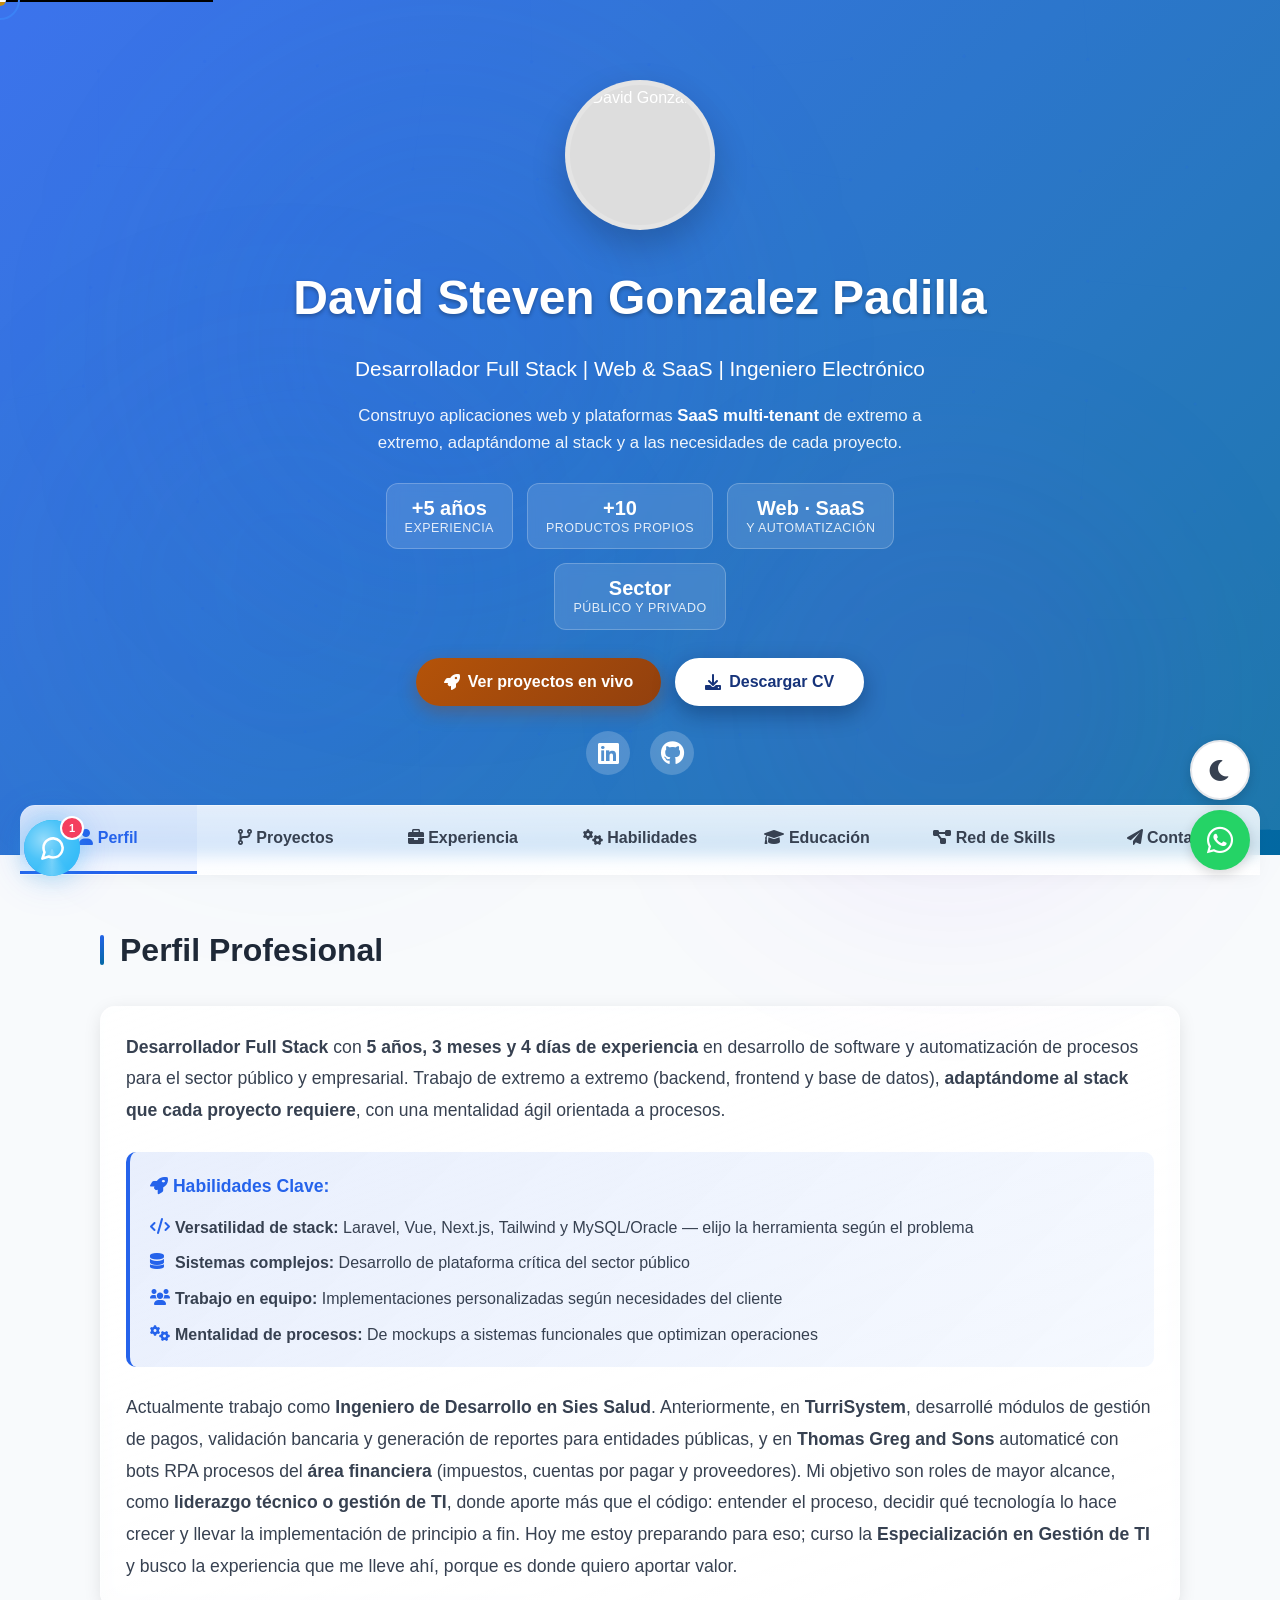
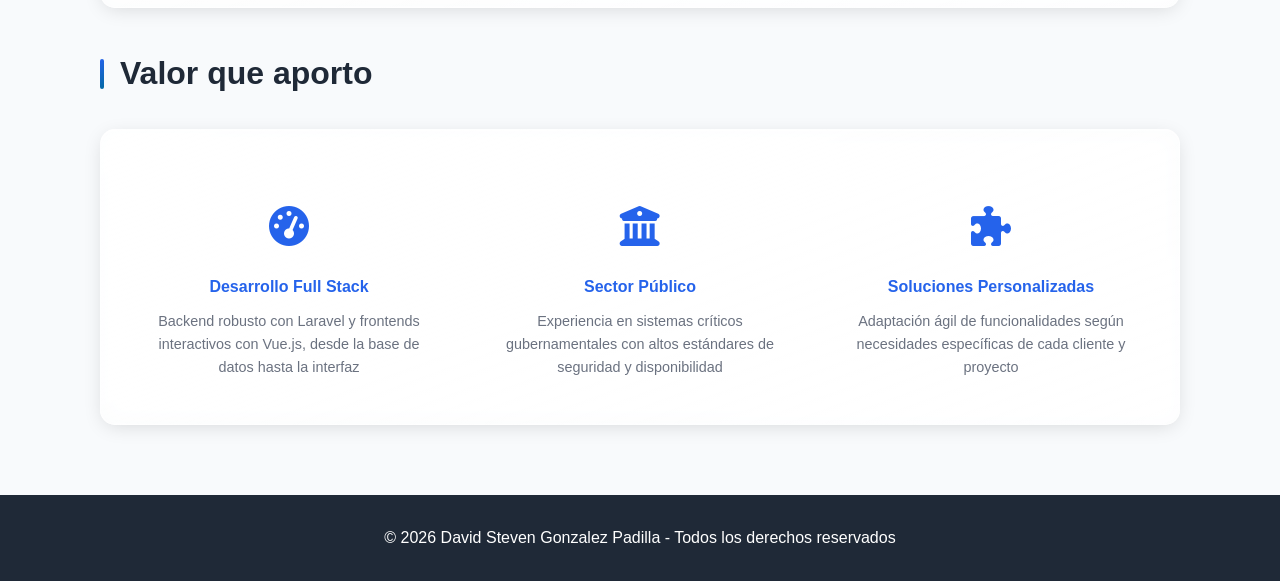
==== commit 59c6a9a6: "Endurece la seguridad del sitio: SRI en los CDN y limites en el chat Los dos scripts de terceros que" ====
--- a/index.html
+++ b/index.html
@@ -39,6 +39,9 @@
     <!-- Canonical URL -->
     <link rel="canonical" href="https://portafolio.deepdev.com.co">
 
+    <!-- No filtrar la URL completa a los CDN de terceros -->
+    <meta name="referrer" content="strict-origin-when-cross-origin">
+
     <!-- Font Awesome with SRI -->
     <link href="https://cdnjs.cloudflare.com/ajax/libs/font-awesome/6.0.0/css/all.min.css"
           rel="stylesheet"
@@ -46,13 +49,20 @@
           crossorigin="anonymous">
 
     <!-- DevIcon - Technology Icons -->
-    <link rel="stylesheet" href="https://cdn.jsdelivr.net/gh/devicons/devicon@v2.16.0/devicon.min.css">
+    <link rel="stylesheet"
+          href="https://cdn.jsdelivr.net/gh/devicons/devicon@6910f0503efdd315c8f9b858234310c06e04d9c0/devicon.min.css"
+          integrity="sha384-DjehTlU5SubGD1zUGe78SkwLgw+q2y9DXnmy3EaDbXA9nvFMPW3LP5verNrWr9rW"
+          crossorigin="anonymous">
 
     <!-- Main Stylesheet -->
     <link href="css/styles.css?v=12" rel="stylesheet">
 
     <!-- jsPDF for CV Generation -->
-    <script src="https://cdnjs.cloudflare.com/ajax/libs/jspdf/2.5.1/jspdf.umd.min.js" defer></script>
+    <script src="https://cdnjs.cloudflare.com/ajax/libs/jspdf/2.5.1/jspdf.umd.min.js"
+            integrity="sha384-JcnsjUPPylna1s1fvi1u12X5qjY5OL56iySh75FdtrwhO/SWXgMjoVqcKyIIWOLk"
+            crossorigin="anonymous"
+            referrerpolicy="no-referrer"
+            defer></script>
     <!-- Roboto Font for jsPDF UTF-8 support -->
     <script src="js/roboto-font.js" defer></script>
 </head>
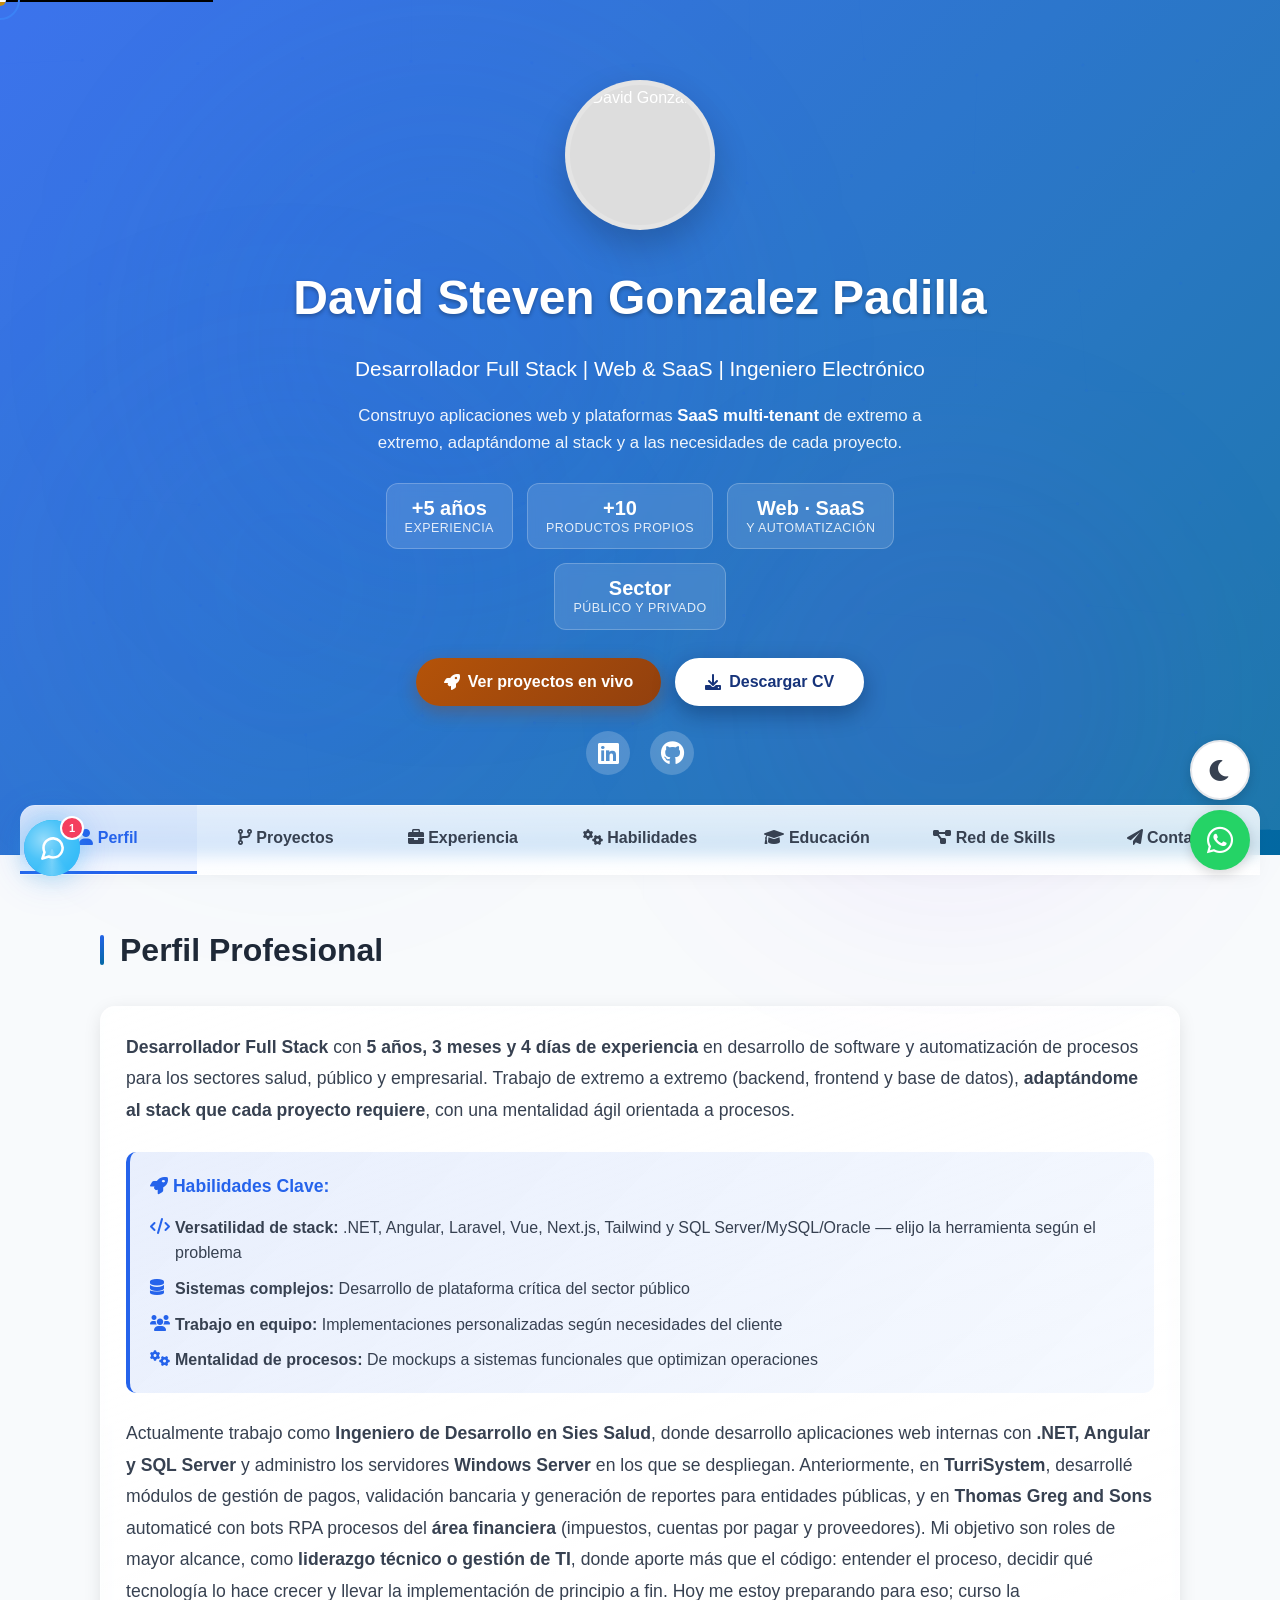
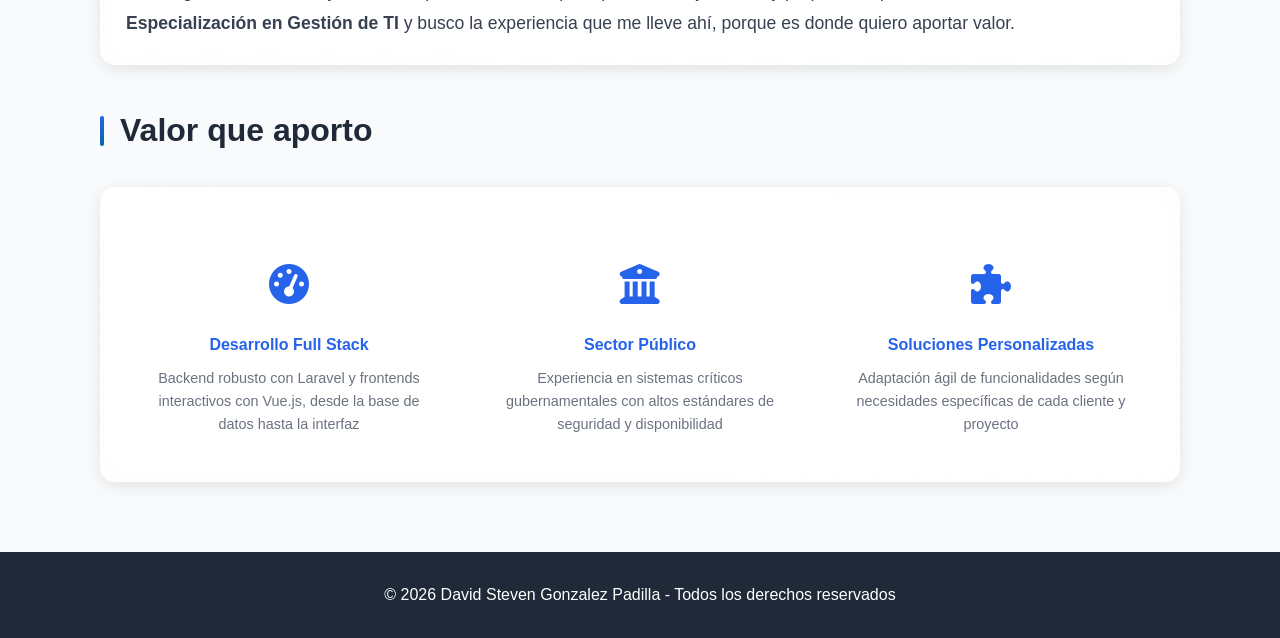
==== commit aac66d7e: "Sies Salud: funciones actuales en el sitio y en el CV - Experiencia: .NET + Angular, SQL Server (T-S" ====
--- a/index.html
+++ b/index.html
@@ -15,8 +15,8 @@
     <title>David Gonzalez | Desarrollador Full Stack | Web & SaaS | Bogotá</title>
 
     <!-- SEO Meta Tags -->
-    <meta name="description" content="David Gonzalez - Desarrollador Full Stack especializado en Laravel, Vue.js y RPA. Experiencia en sector público y empresarial. Experto en Power Platform y automatización.">
-    <meta name="keywords" content="desarrollador full stack, Laravel, Vue.js, PHP, RPA, UiPath, Power Platform, Bogotá, Colombia">
+    <meta name="description" content="David Gonzalez - Desarrollador Full Stack con .NET, Angular, Laravel, Vue.js y SQL Server. Experiencia en los sectores salud, público y empresarial. Experto en Power Platform y automatización.">
+    <meta name="keywords" content="desarrollador full stack, .NET, Angular, SQL Server, Laravel, Vue.js, PHP, RPA, UiPath, Power Platform, Bogotá, Colombia">
     <meta name="author" content="David Steven Gonzalez Padilla">
 
     <!-- Open Graph Meta Tags -->
@@ -157,7 +157,7 @@
                 <h2>Perfil Profesional</h2>
                 <div class="card">
                     <p style="font-size: 1.1rem; line-height: 1.8; margin-bottom: 25px;">
-                        <strong>Desarrollador Full Stack</strong> con <strong><span data-experience="counter">4 años y 11 meses</span> de experiencia</strong> en desarrollo de software y automatización de procesos para el sector público y empresarial. Trabajo de extremo a extremo (backend, frontend y base de datos), <strong>adaptándome al stack que cada proyecto requiere</strong>, con una mentalidad ágil orientada a procesos.
+                        <strong>Desarrollador Full Stack</strong> con <strong><span data-experience="counter">4 años y 11 meses</span> de experiencia</strong> en desarrollo de software y automatización de procesos para los sectores salud, público y empresarial. Trabajo de extremo a extremo (backend, frontend y base de datos), <strong>adaptándome al stack que cada proyecto requiere</strong>, con una mentalidad ágil orientada a procesos.
                     </p>
 
                     <div style="background: linear-gradient(135deg, rgba(37, 99, 235, 0.1), rgba(59, 130, 246, 0.05)); padding: 20px; border-radius: 10px; border-left: 4px solid var(--primary-color); margin-bottom: 25px;">
@@ -167,7 +167,7 @@
                         <ul style="list-style: none; padding: 0;">
                             <li style="margin-bottom: 10px; padding-left: 25px; position: relative;">
                                 <i class="fas fa-code" style="position: absolute; left: 0; color: var(--primary-color); margin-top: 3px;"></i>
-                                <strong>Versatilidad de stack:</strong> Laravel, Vue, Next.js, Tailwind y MySQL/Oracle — elijo la herramienta según el problema
+                                <strong>Versatilidad de stack:</strong> .NET, Angular, Laravel, Vue, Next.js, Tailwind y SQL Server/MySQL/Oracle — elijo la herramienta según el problema
                             </li>
                             <li style="margin-bottom: 10px; padding-left: 25px; position: relative;">
                                 <i class="fas fa-database" style="position: absolute; left: 0; color: var(--primary-color); margin-top: 3px;"></i>
@@ -185,7 +185,7 @@
                     </div>
 
                     <p style="font-size: 1.1rem; line-height: 1.8;">
-                        Actualmente trabajo como <strong>Ingeniero de Desarrollo en Sies Salud</strong>. Anteriormente, en <strong>TurriSystem</strong>, desarrollé módulos de gestión de pagos, validación bancaria y generación de reportes para entidades públicas, y en <strong>Thomas Greg and Sons</strong> automaticé con bots RPA procesos del <strong>área financiera</strong> (impuestos, cuentas por pagar y proveedores). Mi objetivo son roles de mayor alcance, como <strong>liderazgo técnico o gestión de TI</strong>, donde aporte más que el código: entender el proceso, decidir qué tecnología lo hace crecer y llevar la implementación de principio a fin. Hoy me estoy preparando para eso; curso la <strong>Especialización en Gestión de TI</strong> y busco la experiencia que me lleve ahí, porque es donde quiero aportar valor.
+                        Actualmente trabajo como <strong>Ingeniero de Desarrollo en Sies Salud</strong>, donde desarrollo aplicaciones web internas con <strong>.NET, Angular y SQL Server</strong> y administro los servidores <strong>Windows Server</strong> en los que se despliegan. Anteriormente, en <strong>TurriSystem</strong>, desarrollé módulos de gestión de pagos, validación bancaria y generación de reportes para entidades públicas, y en <strong>Thomas Greg and Sons</strong> automaticé con bots RPA procesos del <strong>área financiera</strong> (impuestos, cuentas por pagar y proveedores). Mi objetivo son roles de mayor alcance, como <strong>liderazgo técnico o gestión de TI</strong>, donde aporte más que el código: entender el proceso, decidir qué tecnología lo hace crecer y llevar la implementación de principio a fin. Hoy me estoy preparando para eso; curso la <strong>Especialización en Gestión de TI</strong> y busco la experiencia que me lleve ahí, porque es donde quiero aportar valor.
                     </p>
                 </div>
 
@@ -1467,7 +1467,11 @@
                 <div class="card job-card">
                     <h3>Ingeniero de Desarrollo - Sies Salud</h3>
                     <p class="job-meta">Abril 2026 – Actualidad</p>
-                    <p style="color: var(--text-light); font-style: italic; margin: 0;">Rol actual. Detalle de funciones por actualizar próximamente.</p>
+                    <ul class="styled-list">
+                        <li>Desarrollo de aplicaciones web internas con .NET y Angular, de la base de datos a la interfaz</li>
+                        <li>Gestión de bases de datos SQL Server con T-SQL: consultas y procedimientos almacenados</li>
+                        <li>Administración de servidores Windows Server y despliegue de las aplicaciones</li>
+                    </ul>
                 </div>
 
                 <div class="card job-card">
@@ -1554,6 +1558,14 @@
                         <h4><i class="fas fa-layer-group"></i> Frameworks</h4>
                         <div class="skill-icons-grid">
                             <div class="skill-icon-card">
+                                <i class="devicon-dotnetcore-plain colored"></i>
+                                <span>.NET</span>
+                            </div>
+                            <div class="skill-icon-card">
+                                <i class="devicon-angular-plain" style="color: #DD0031;"></i>
+                                <span>Angular</span>
+                            </div>
+                            <div class="skill-icon-card">
                                 <i class="devicon-laravel-original colored"></i>
                                 <span>Laravel</span>
                             </div>
@@ -1576,6 +1588,10 @@
                         <h4><i class="fas fa-database"></i> Bases de Datos</h4>
                         <div class="skill-icons-grid">
                             <div class="skill-icon-card">
+                                <i class="devicon-microsoftsqlserver-plain colored"></i>
+                                <span>SQL Server</span>
+                            </div>
+                            <div class="skill-icon-card">
                                 <i class="devicon-mysql-plain colored"></i>
                                 <span>MySQL</span>
                             </div>
@@ -1594,6 +1610,24 @@
                             <div class="skill-icon-card">
                                 <i class="devicon-redis-plain colored"></i>
                                 <span>Redis</span>
+                            </div>
+                        </div>
+                    </div>
+
+                    <div class="skill-category">
+                        <h4><i class="fas fa-server"></i> Servidores</h4>
+                        <div class="skill-icons-grid">
+                            <div class="skill-icon-card">
+                                <i class="devicon-windows11-original colored"></i>
+                                <span>Windows Server</span>
+                            </div>
+                            <div class="skill-icon-card">
+                                <i class="devicon-linux-plain" style="color: #E5A00D;"></i>
+                                <span>Linux</span>
+                            </div>
+                            <div class="skill-icon-card">
+                                <i class="devicon-nginx-original colored"></i>
+                                <span>Nginx</span>
                             </div>
                         </div>
                     </div>
@@ -1853,7 +1887,7 @@
             "@type": "EducationalOrganization",
             "name": "Universidad Cooperativa de Colombia"
         },
-        "knowsAbout": ["Laravel", "Vue.js", "PHP", "JavaScript", "TypeScript", "RPA", "UiPath", "Power Platform", "MySQL", "ORACLE"],
+        "knowsAbout": [".NET", "Angular", "SQL Server", "Windows Server", "Laravel", "Vue.js", "PHP", "JavaScript", "TypeScript", "RPA", "UiPath", "Power Platform", "MySQL", "ORACLE"],
         "sameAs": [
             "https://www.linkedin.com/in/david-steven-gonzalez-padilla",
             "https://github.com/ROBOCOP3PK"
@@ -1875,7 +1909,7 @@
     </div>
 
     <!-- Main JavaScript -->
-    <script src="js/main.js?v=12" defer></script>
+    <script src="js/main.js?v=13" defer></script>
 
     <!-- Asistente del portafolio (mismo flujo que el chat de DeepDev) -->
     <script src="/assets/js/chat-widget.js?v=2" data-position="left" defer></script>
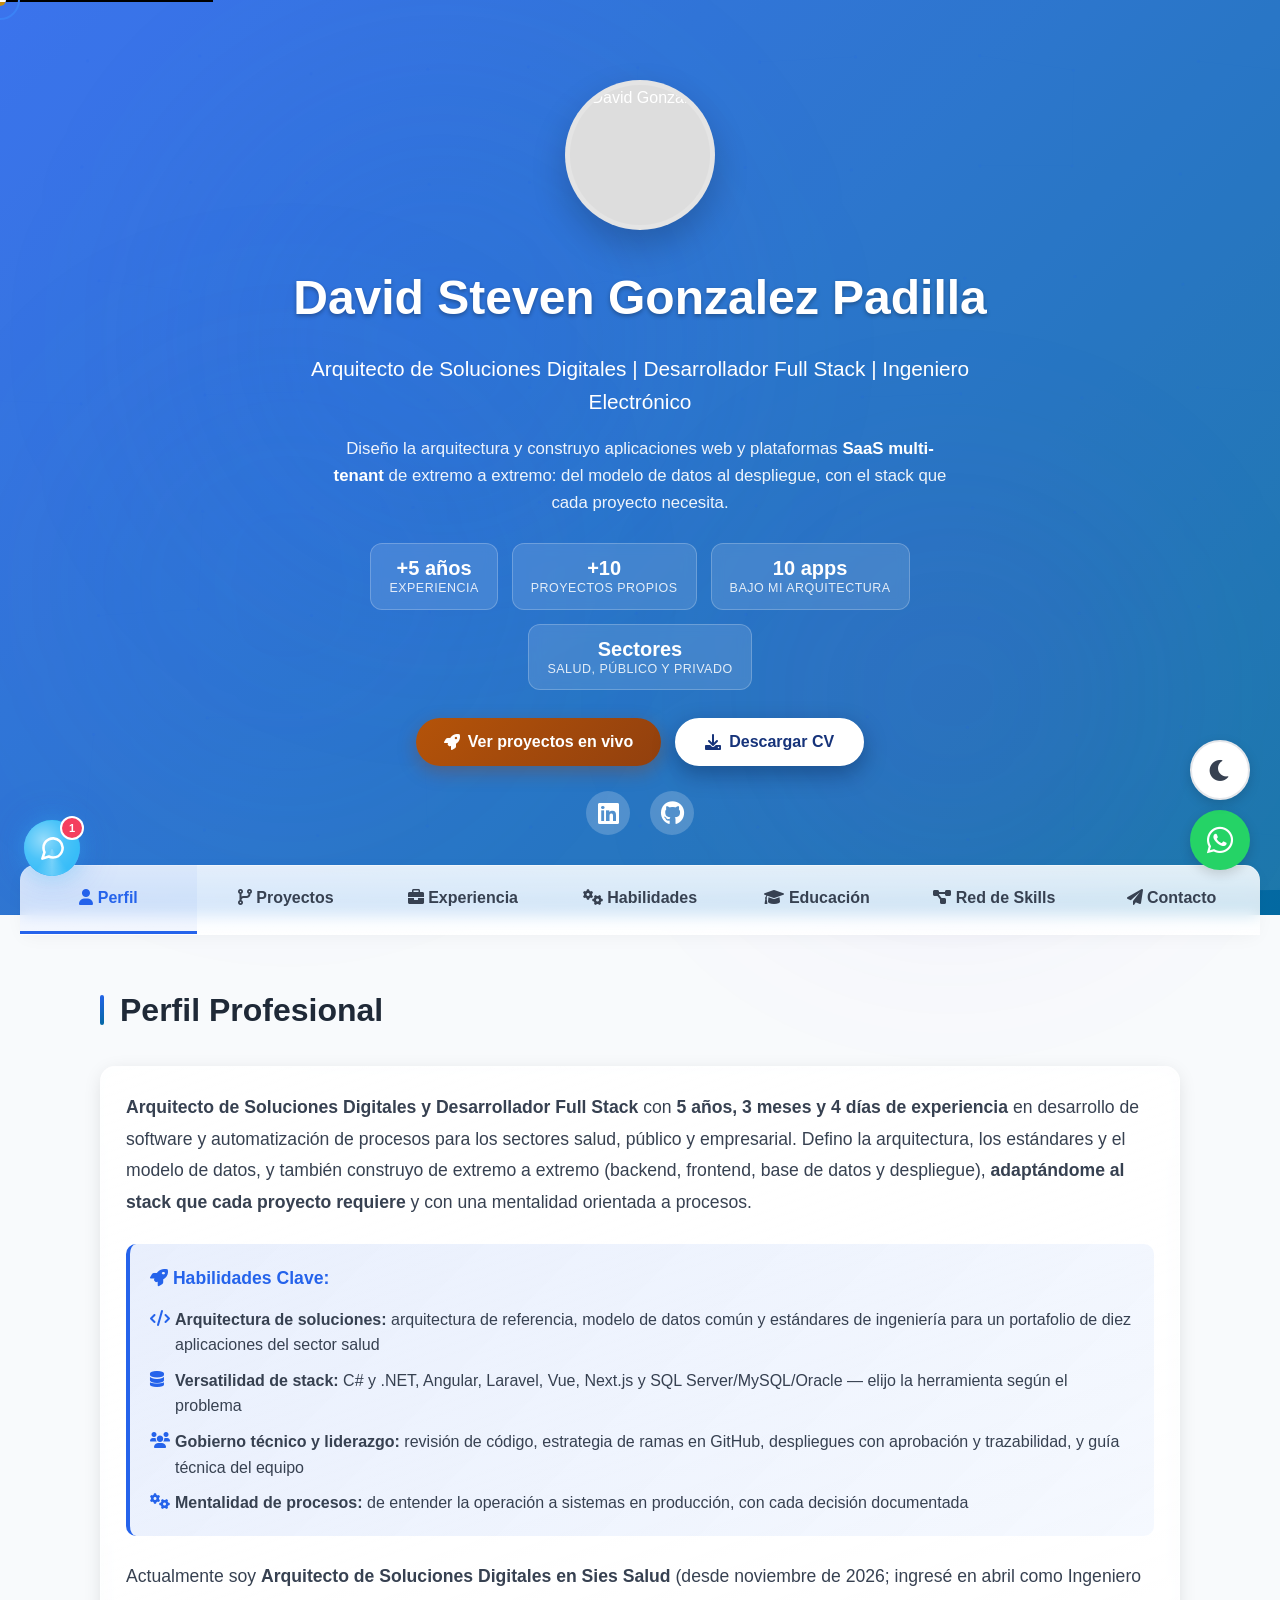
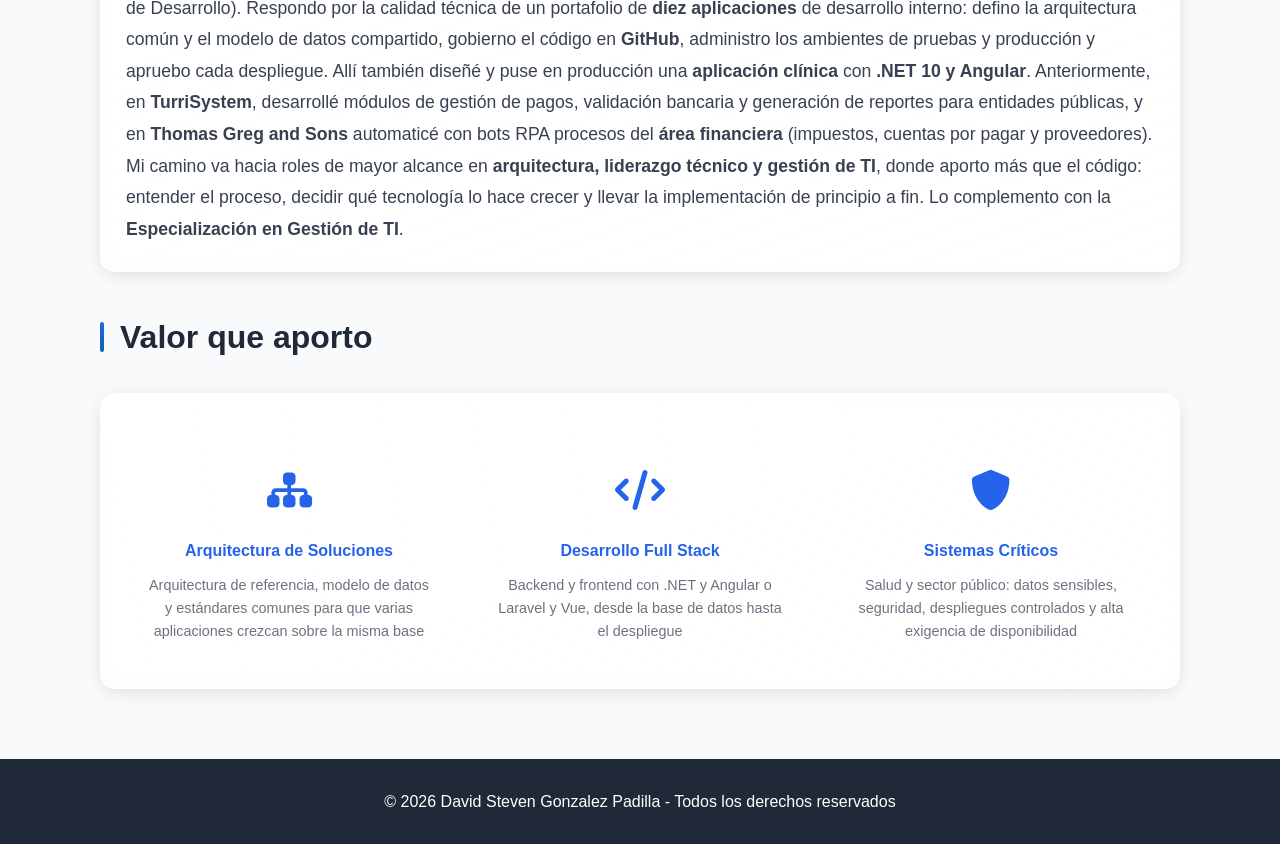
==== commit 45d9139e: "Arquitecto de Soluciones Digitales: cargo nuevo en el sitio, el CV y portafolio2 Sies Salud pasa a A" ====
--- a/index.html
+++ b/index.html
@@ -12,28 +12,28 @@
     <link rel="preload" href="css/styles.css?v=12" as="style">
     <link rel="preload" href="assets/images/profile.jpg" as="image">
 
-    <title>David Gonzalez | Desarrollador Full Stack | Web & SaaS | Bogotá</title>
+    <title>David Gonzalez | Arquitecto de Soluciones y Desarrollador Full Stack | Bogotá</title>
 
     <!-- SEO Meta Tags -->
-    <meta name="description" content="David Gonzalez - Desarrollador Full Stack con .NET, Angular, Laravel, Vue.js y SQL Server. Experiencia en los sectores salud, público y empresarial. Experto en Power Platform y automatización.">
-    <meta name="keywords" content="desarrollador full stack, .NET, Angular, SQL Server, Laravel, Vue.js, PHP, RPA, UiPath, Power Platform, Bogotá, Colombia">
+    <meta name="description" content="David Gonzalez - Arquitecto de Soluciones Digitales y Desarrollador Full Stack con .NET, Angular, Laravel, Vue.js y SQL Server. Arquitectura, estándares de ingeniería y desarrollo de extremo a extremo en los sectores salud, público y empresarial.">
+    <meta name="keywords" content="arquitecto de soluciones, solution architect, arquitectura de software, desarrollador full stack, C#, ASP.NET Core, Microsoft Entra ID, Azure, GitHub Actions, .NET, Angular, SQL Server, Laravel, Vue.js, PHP, RPA, UiPath, Power Platform, Bogotá, Colombia">
     <meta name="author" content="David Steven Gonzalez Padilla">
 
     <!-- Open Graph Meta Tags -->
-    <meta property="og:title" content="David Gonzalez - Desarrollador Full Stack | Web & SaaS">
-    <meta property="og:description" content="Construyo aplicaciones web y plataformas SaaS multi-tenant de extremo a extremo, adaptándome al stack de cada proyecto. Productos en producción, sector público y automatización.">
+    <meta property="og:title" content="David Gonzalez - Arquitecto de Soluciones y Desarrollador Full Stack">
+    <meta property="og:description" content="Diseño la arquitectura y construyo aplicaciones web y plataformas SaaS multi-tenant de extremo a extremo. Arquitecto de Soluciones Digitales en el sector salud, con proyectos propios en producción.">
     <meta property="og:type" content="website">
     <meta property="og:locale" content="es_CO">
     <meta property="og:url" content="https://portafolio.deepdev.com.co">
     <meta property="og:image" content="https://portafolio.deepdev.com.co/assets/images/profile.jpg">
-    <meta property="og:image:alt" content="David Steven Gonzalez Padilla, Desarrollador Full Stack">
+    <meta property="og:image:alt" content="David Steven Gonzalez Padilla, Arquitecto de Soluciones y Desarrollador Full Stack">
     <meta property="og:image:width" content="150">
     <meta property="og:image:height" content="150">
 
     <!-- Twitter Card Meta Tags -->
     <meta name="twitter:card" content="summary_large_image">
-    <meta name="twitter:title" content="David Gonzalez - Desarrollador Full Stack">
-    <meta name="twitter:description" content="Desarrollador Full Stack especializado en Laravel, Vue.js y RPA">
+    <meta name="twitter:title" content="David Gonzalez - Arquitecto de Soluciones y Desarrollador Full Stack">
+    <meta name="twitter:description" content="Arquitecto de Soluciones Digitales y Desarrollador Full Stack: .NET, Angular, Laravel y Vue.js">
     <meta name="twitter:image" content="https://portafolio.deepdev.com.co/assets/images/profile.jpg">
 
     <!-- Canonical URL -->
@@ -75,17 +75,17 @@
         <div class="hero-content">
             <img src="assets/images/profile.jpg" alt="David Gonzalez" class="profile-image" width="150" height="150">
             <h1>David Steven Gonzalez Padilla</h1>
-            <p class="subtitle">Desarrollador Full Stack | Web & SaaS | Ingeniero Electrónico</p>
+            <p class="subtitle">Arquitecto de Soluciones Digitales | Desarrollador Full Stack | Ingeniero Electrónico</p>
 
             <p class="hero-tagline">
-                Construyo aplicaciones web y plataformas <strong>SaaS multi-tenant</strong> de extremo a extremo, adaptándome al stack y a las necesidades de cada proyecto.
+                Diseño la arquitectura y construyo aplicaciones web y plataformas <strong>SaaS multi-tenant</strong> de extremo a extremo: del modelo de datos al despliegue, con el stack que cada proyecto necesita.
             </p>
 
             <ul class="hero-stats" aria-label="Resumen profesional">
                 <li class="hero-stat"><strong data-experience="short">+4 años</strong><span>experiencia</span></li>
-                <li class="hero-stat"><strong>+10</strong><span>productos propios</span></li>
-                <li class="hero-stat"><strong>Web · SaaS</strong><span>y automatización</span></li>
-                <li class="hero-stat"><strong>Sector</strong><span>público y privado</span></li>
+                <li class="hero-stat"><strong>+10</strong><span>proyectos propios</span></li>
+                <li class="hero-stat"><strong>10 apps</strong><span>bajo mi arquitectura</span></li>
+                <li class="hero-stat"><strong>Sectores</strong><span>salud, público y privado</span></li>
             </ul>
 
             <div class="hero-actions">
@@ -157,7 +157,7 @@
                 <h2>Perfil Profesional</h2>
                 <div class="card">
                     <p style="font-size: 1.1rem; line-height: 1.8; margin-bottom: 25px;">
-                        <strong>Desarrollador Full Stack</strong> con <strong><span data-experience="counter">4 años y 11 meses</span> de experiencia</strong> en desarrollo de software y automatización de procesos para los sectores salud, público y empresarial. Trabajo de extremo a extremo (backend, frontend y base de datos), <strong>adaptándome al stack que cada proyecto requiere</strong>, con una mentalidad ágil orientada a procesos.
+                        <strong>Arquitecto de Soluciones Digitales y Desarrollador Full Stack</strong> con <strong><span data-experience="counter">4 años y 11 meses</span> de experiencia</strong> en desarrollo de software y automatización de procesos para los sectores salud, público y empresarial. Defino la arquitectura, los estándares y el modelo de datos, y también construyo de extremo a extremo (backend, frontend, base de datos y despliegue), <strong>adaptándome al stack que cada proyecto requiere</strong> y con una mentalidad orientada a procesos.
                     </p>
 
                     <div style="background: linear-gradient(135deg, rgba(37, 99, 235, 0.1), rgba(59, 130, 246, 0.05)); padding: 20px; border-radius: 10px; border-left: 4px solid var(--primary-color); margin-bottom: 25px;">
@@ -167,25 +167,25 @@
                         <ul style="list-style: none; padding: 0;">
                             <li style="margin-bottom: 10px; padding-left: 25px; position: relative;">
                                 <i class="fas fa-code" style="position: absolute; left: 0; color: var(--primary-color); margin-top: 3px;"></i>
-                                <strong>Versatilidad de stack:</strong> .NET, Angular, Laravel, Vue, Next.js, Tailwind y SQL Server/MySQL/Oracle — elijo la herramienta según el problema
+                                <strong>Arquitectura de soluciones:</strong> arquitectura de referencia, modelo de datos común y estándares de ingeniería para un portafolio de diez aplicaciones del sector salud
                             </li>
                             <li style="margin-bottom: 10px; padding-left: 25px; position: relative;">
                                 <i class="fas fa-database" style="position: absolute; left: 0; color: var(--primary-color); margin-top: 3px;"></i>
-                                <strong>Sistemas complejos:</strong> Desarrollo de plataforma crítica del sector público
+                                <strong>Versatilidad de stack:</strong> C# y .NET, Angular, Laravel, Vue, Next.js y SQL Server/MySQL/Oracle — elijo la herramienta según el problema
                             </li>
                             <li style="margin-bottom: 10px; padding-left: 25px; position: relative;">
                                 <i class="fas fa-users" style="position: absolute; left: 0; color: var(--primary-color); margin-top: 3px;"></i>
-                                <strong>Trabajo en equipo:</strong> Implementaciones personalizadas según necesidades del cliente
+                                <strong>Gobierno técnico y liderazgo:</strong> revisión de código, estrategia de ramas en GitHub, despliegues con aprobación y trazabilidad, y guía técnica del equipo
                             </li>
                             <li style="padding-left: 25px; position: relative;">
                                 <i class="fas fa-cogs" style="position: absolute; left: 0; color: var(--primary-color); margin-top: 3px;"></i>
-                                <strong>Mentalidad de procesos:</strong> De mockups a sistemas funcionales que optimizan operaciones
+                                <strong>Mentalidad de procesos:</strong> de entender la operación a sistemas en producción, con cada decisión documentada
                             </li>
                         </ul>
                     </div>
 
                     <p style="font-size: 1.1rem; line-height: 1.8;">
-                        Actualmente trabajo como <strong>Ingeniero de Desarrollo en Sies Salud</strong>, donde desarrollo aplicaciones web internas con <strong>.NET, Angular y SQL Server</strong> y administro los servidores <strong>Windows Server</strong> en los que se despliegan. Anteriormente, en <strong>TurriSystem</strong>, desarrollé módulos de gestión de pagos, validación bancaria y generación de reportes para entidades públicas, y en <strong>Thomas Greg and Sons</strong> automaticé con bots RPA procesos del <strong>área financiera</strong> (impuestos, cuentas por pagar y proveedores). Mi objetivo son roles de mayor alcance, como <strong>liderazgo técnico o gestión de TI</strong>, donde aporte más que el código: entender el proceso, decidir qué tecnología lo hace crecer y llevar la implementación de principio a fin. Hoy me estoy preparando para eso; curso la <strong>Especialización en Gestión de TI</strong> y busco la experiencia que me lleve ahí, porque es donde quiero aportar valor.
+                        Actualmente soy <strong>Arquitecto de Soluciones Digitales en Sies Salud</strong> (desde noviembre de 2026; ingresé en abril como Ingeniero de Desarrollo). Respondo por la calidad técnica de un portafolio de <strong>diez aplicaciones</strong> de desarrollo interno: defino la arquitectura común y el modelo de datos compartido, gobierno el código en <strong>GitHub</strong>, administro los ambientes de pruebas y producción y apruebo cada despliegue. Allí también diseñé y puse en producción una <strong>aplicación clínica</strong> con <strong>.NET 10 y Angular</strong>. Anteriormente, en <strong>TurriSystem</strong>, desarrollé módulos de gestión de pagos, validación bancaria y generación de reportes para entidades públicas, y en <strong>Thomas Greg and Sons</strong> automaticé con bots RPA procesos del <strong>área financiera</strong> (impuestos, cuentas por pagar y proveedores). Mi camino va hacia roles de mayor alcance en <strong>arquitectura, liderazgo técnico y gestión de TI</strong>, donde aporto más que el código: entender el proceso, decidir qué tecnología lo hace crecer y llevar la implementación de principio a fin. Lo complemento con la <strong>Especialización en Gestión de TI</strong>.
                     </p>
                 </div>
 
@@ -194,29 +194,29 @@
                     <div class="skills-grid" style="grid-template-columns: repeat(auto-fit, minmax(250px, 1fr));">
                         <div style="text-align: center; padding: 20px;">
                             <div style="font-size: 2.5rem; color: var(--primary-color); margin-bottom: 15px;">
-                                <i class="fas fa-tachometer-alt"></i>
+                                <i class="fas fa-sitemap"></i>
+                            </div>
+                            <h4 style="color: var(--primary-color); margin-bottom: 10px;">Arquitectura de Soluciones</h4>
+                            <p style="font-size: 0.9rem; color: var(--text-light);">
+                                Arquitectura de referencia, modelo de datos y estándares comunes para que varias aplicaciones crezcan sobre la misma base
+                            </p>
+                        </div>
+                        <div style="text-align: center; padding: 20px;">
+                            <div style="font-size: 2.5rem; color: var(--primary-color); margin-bottom: 15px;">
+                                <i class="fas fa-code"></i>
                             </div>
                             <h4 style="color: var(--primary-color); margin-bottom: 10px;">Desarrollo Full Stack</h4>
                             <p style="font-size: 0.9rem; color: var(--text-light);">
-                                Backend robusto con Laravel y frontends interactivos con Vue.js, desde la base de datos hasta la interfaz
+                                Backend y frontend con .NET y Angular o Laravel y Vue, desde la base de datos hasta el despliegue
                             </p>
                         </div>
                         <div style="text-align: center; padding: 20px;">
                             <div style="font-size: 2.5rem; color: var(--primary-color); margin-bottom: 15px;">
-                                <i class="fas fa-university"></i>
-                            </div>
-                            <h4 style="color: var(--primary-color); margin-bottom: 10px;">Sector Público</h4>
+                                <i class="fas fa-shield-alt"></i>
+                            </div>
+                            <h4 style="color: var(--primary-color); margin-bottom: 10px;">Sistemas Críticos</h4>
                             <p style="font-size: 0.9rem; color: var(--text-light);">
-                                Experiencia en sistemas críticos gubernamentales con altos estándares de seguridad y disponibilidad
-                            </p>
-                        </div>
-                        <div style="text-align: center; padding: 20px;">
-                            <div style="font-size: 2.5rem; color: var(--primary-color); margin-bottom: 15px;">
-                                <i class="fas fa-puzzle-piece"></i>
-                            </div>
-                            <h4 style="color: var(--primary-color); margin-bottom: 10px;">Soluciones Personalizadas</h4>
-                            <p style="font-size: 0.9rem; color: var(--text-light);">
-                                Adaptación ágil de funcionalidades según necesidades específicas de cada cliente y proyecto
+                                Salud y sector público: datos sensibles, seguridad, despliegues controlados y alta exigencia de disponibilidad
                             </p>
                         </div>
                     </div>
@@ -231,8 +231,8 @@
                     <!-- Productos SaaS / Apps propias (lidera: productos reales en producción) -->
                     <div class="category-card" onclick="filterProjects('saas')" id="filter-saas">
                         <div class="category-card-header">
-                            <h4>Productos SaaS / Apps propias</h4>
-                            <span class="category-badge">10 productos</span>
+                            <h4>Proyectos propios (SaaS y apps)</h4>
+                            <span class="category-badge">10 proyectos</span>
                         </div>
                         <div class="category-tech-icons">
                             <div class="tech-icon-item" title="Laravel">
@@ -254,7 +254,7 @@
                                 <i class="devicon-mysql-plain colored"></i>
                             </div>
                         </div>
-                        <p class="category-card-desc">SaaS multi-tenant en producción (deepdev.com.co)</p>
+                        <p class="category-card-desc">Plataformas multi-tenant construidas y desplegadas por mí, de la API al servidor</p>
                     </div>
 
                     <!-- Desarrollo Web (personal/laboral) -->
@@ -365,7 +365,7 @@
                 <!-- Proyectos Productos SaaS / Apps propias -->
                 <div class="projects-container" data-category="saas">
                     <h3 class="projects-group-title accent-blue">
-                        <i class="fas fa-cubes"></i> Productos SaaS / Apps propias (en producción en deepdev.com.co)
+                        <i class="fas fa-cubes"></i> Proyectos propios: SaaS y apps construidos de punta a punta
                     </h3>
 
                     <!-- VigilIA -->
@@ -1465,12 +1465,18 @@
                 <h2>Experiencia Profesional</h2>
 
                 <div class="card job-card">
-                    <h3>Ingeniero de Desarrollo - Sies Salud</h3>
-                    <p class="job-meta">Abril 2026 – Actualidad</p>
+                    <h3>Arquitecto de Soluciones Digitales - Sies Salud</h3>
+                    <p class="job-meta">Abril 2026 – Actualidad | Arquitecto de Soluciones Digitales desde noviembre de 2026 (ingresé como Ingeniero de Desarrollo)</p>
                     <ul class="styled-list">
-                        <li>Desarrollo de aplicaciones web internas con .NET y Angular, de la base de datos a la interfaz</li>
-                        <li>Gestión de bases de datos SQL Server con T-SQL: consultas y procedimientos almacenados</li>
-                        <li>Administración de servidores Windows Server y despliegue de las aplicaciones</li>
+                        <li>Defino la arquitectura de referencia, los estándares de ingeniería y el modelo de datos común de un portafolio de diez aplicaciones de desarrollo interno del sector salud</li>
+                        <li>Diseño y construyo la plataforma común: inicio de sesión único con Microsoft Entra ID, base de datos compartida, servicio central (API) y plantilla base con la que nace cada aplicación</li>
+                        <li>Diseñé y puse en producción un visor clínico de verificación de identidad del paciente (.NET 10, Angular 22, SQL Server): arquitectura limpia, canal en tiempo real e integración con la historia clínica electrónica, con más de 1.100 pruebas automatizadas entre backend y punta a punta</li>
+                        <li>Gobierno del código en GitHub: creé la organización del desarrollo interno, la estrategia de ramas, la revisión obligatoria por pull request, los flujos de GitHub Actions y los permisos mínimos por proyecto</li>
+                        <li>Administro los ambientes de pruebas y producción (Windows Server) y apruebo cada despliegue, con registro de cambios, inventario automatizado y tablero de monitoreo</li>
+                        <li>Modelo de datos y bases SQL Server (T-SQL) bajo 26 reglas de construcción acordadas con el DBA; coordinación con BI para la entrega de datos al Data Lake</li>
+                        <li>Seguridad e identidad: autenticación con Microsoft Entra ID, gestión de secretos y protección de los datos de pacientes</li>
+                        <li>Guía técnica del equipo: reviso el código de los desarrolladores, destrabo bloqueos, redacté el manual de ingeniería e impulso el uso de IA generativa en el ciclo de desarrollo</li>
+                        <li>Estimación técnica y cronogramas (Zoho Sprints), plan de infraestructura con estimación de costos en Azure, e interlocución técnica con Infraestructura, TI, BI, Proyectos y proveedores, con reporte a la Gerencia</li>
                     </ul>
                 </div>
 
@@ -1532,8 +1538,16 @@
                                 <span>JavaScript</span>
                             </div>
                             <div class="skill-icon-card">
+                                <i class="devicon-csharp-plain colored"></i>
+                                <span>C#</span>
+                            </div>
+                            <div class="skill-icon-card">
                                 <i class="devicon-python-plain colored"></i>
                                 <span>Python</span>
+                            </div>
+                            <div class="skill-icon-card">
+                                <i class="fas fa-terminal" style="color: #5391FE;"></i>
+                                <span>PowerShell</span>
                             </div>
                             <div class="skill-icon-card">
                                 <i class="devicon-dot-net-plain colored"></i>
@@ -1633,6 +1647,40 @@
                     </div>
 
                     <div class="skill-category">
+                        <h4><i class="fas fa-sitemap"></i> Arquitectura, Nube y DevOps</h4>
+                        <div class="skill-icons-grid">
+                            <div class="skill-icon-card">
+                                <i class="fas fa-layer-group" style="color: #2563EB;"></i>
+                                <span>Arquitectura limpia</span>
+                            </div>
+                            <div class="skill-icon-card">
+                                <i class="fas fa-project-diagram" style="color: #0EA5E9;"></i>
+                                <span>Modelado de datos</span>
+                            </div>
+                            <div class="skill-icon-card">
+                                <i class="devicon-azure-plain colored"></i>
+                                <span>Azure</span>
+                            </div>
+                            <div class="skill-icon-card">
+                                <i class="fas fa-id-badge" style="color: #0078D4;"></i>
+                                <span>Microsoft Entra ID</span>
+                            </div>
+                            <div class="skill-icon-card">
+                                <i class="fas fa-play-circle" style="color: #2088FF;"></i>
+                                <span>GitHub Actions</span>
+                            </div>
+                            <div class="skill-icon-card">
+                                <i class="fas fa-code-branch" style="color: #F05032;"></i>
+                                <span>Gestión de releases</span>
+                            </div>
+                            <div class="skill-icon-card">
+                                <i class="fas fa-vial" style="color: #16A34A;"></i>
+                                <span>Pruebas automatizadas</span>
+                            </div>
+                        </div>
+                    </div>
+
+                    <div class="skill-category">
                         <h4><i class="fas fa-robot"></i> RPA y Power Platform</h4>
                         <div class="skill-icons-grid">
                             <div class="skill-icon-card">
@@ -1698,6 +1746,10 @@
                             <div class="skill-icon-card">
                                 <i class="fas fa-columns" style="color: #0079BF;"></i>
                                 <span>Kanban</span>
+                            </div>
+                            <div class="skill-icon-card">
+                                <i class="fas fa-running" style="color: #E42527;"></i>
+                                <span>Zoho Sprints</span>
                             </div>
                         </div>
                     </div>
@@ -1708,6 +1760,8 @@
                     <div class="skills-grid">
                         <div class="skill-category">
                             <div class="skill-tags">
+                                <span class="skill-tag">Liderazgo técnico</span>
+                                <span class="skill-tag">Decisiones documentadas</span>
                                 <span class="skill-tag">Resolución de problemas</span>
                                 <span class="skill-tag">Adaptación al cambio</span>
                                 <span class="skill-tag">Comunicación efectiva</span>
@@ -1807,17 +1861,17 @@
 
             <!-- Contacto Section -->
             <section id="contacto" class="section">
-                <h2>Trabajemos juntos</h2>
+                <h2>Hablemos</h2>
                 <div class="card contact-card">
                     <p class="contact-availability">
                         <span class="contact-status-dot"></span>
-                        Disponible para roles <strong>Full Stack remotos</strong> y proyectos de <strong>transformación digital</strong> · Bogotá (GMT-5) · Español / Inglés B2
+                        Abierto a conversar sobre roles de <strong>arquitectura de soluciones, liderazgo técnico y Full Stack</strong> · Remoto desde Bogotá (GMT-5) · Español / Inglés B2
                     </p>
                     <p class="contact-intro">
-                        <strong>No solo desarrollo: analizo el proceso antes de automatizarlo.</strong> Con formación en Gestión de TI (especialización en curso) y experiencia en mejora continua, puedo construir la aplicación o acompañar la transformación digital de tu operación interna: levantar el proceso, automatizarlo con la herramienta que mejor se adapte e integrarlo con los sistemas que ya usas.
+                        <strong>No solo programo: entiendo el proceso antes de construir.</strong> Vengo de mejora continua, curso la Especialización en Gestión de TI y hoy respondo por la arquitectura de diez aplicaciones del sector salud. A un equipo le aporto desde la definición técnica hasta el despliegue: arquitectura, estándares, revisión de código y desarrollo de extremo a extremo.
                     </p>
                     <p class="contact-intro">
-                        ¿Tienes un proyecto, una vacante o un proceso interno que se pueda mejorar? Hablemos. Respondo rápido por correo o WhatsApp.
+                        ¿Tienes una vacante o un equipo donde este perfil encaje? Escríbeme. Respondo rápido por correo o WhatsApp.
                     </p>
 
                     <div class="contact-actions">
@@ -1873,8 +1927,8 @@
         "@context": "https://schema.org",
         "@type": "Person",
         "name": "David Steven Gonzalez Padilla",
-        "jobTitle": "Desarrollador Full Stack",
-        "description": "Desarrollador Full Stack especializado en Laravel, Vue.js y RPA con experiencia en sector público y empresarial",
+        "jobTitle": "Arquitecto de Soluciones Digitales",
+        "description": "Arquitecto de Soluciones Digitales y Desarrollador Full Stack con experiencia en los sectores salud, público y empresarial",
         "email": "davidsgonzalez98@hotmail.com",
         "telephone": "+57-3057594088",
         "url": "https://portafolio.deepdev.com.co",
@@ -1887,7 +1941,7 @@
             "@type": "EducationalOrganization",
             "name": "Universidad Cooperativa de Colombia"
         },
-        "knowsAbout": [".NET", "Angular", "SQL Server", "Windows Server", "Laravel", "Vue.js", "PHP", "JavaScript", "TypeScript", "RPA", "UiPath", "Power Platform", "MySQL", "ORACLE"],
+        "knowsAbout": ["Arquitectura de soluciones", "C#", "ASP.NET Core", "Microsoft Entra ID", "Azure", "GitHub Actions", ".NET", "Angular", "SQL Server", "Windows Server", "Laravel", "Vue.js", "PHP", "JavaScript", "TypeScript", "RPA", "UiPath", "Power Platform", "MySQL", "ORACLE"],
         "sameAs": [
             "https://www.linkedin.com/in/david-steven-gonzalez-padilla",
             "https://github.com/ROBOCOP3PK"
@@ -1909,9 +1963,9 @@
     </div>
 
     <!-- Main JavaScript -->
-    <script src="js/main.js?v=13" defer></script>
+    <script src="js/main.js?v=15" defer></script>
 
     <!-- Asistente del portafolio (mismo flujo que el chat de DeepDev) -->
-    <script src="/assets/js/chat-widget.js?v=2" data-position="left" defer></script>
+    <script src="/assets/js/chat-widget.js?v=3" data-position="left" defer></script>
 </body>
 </html>
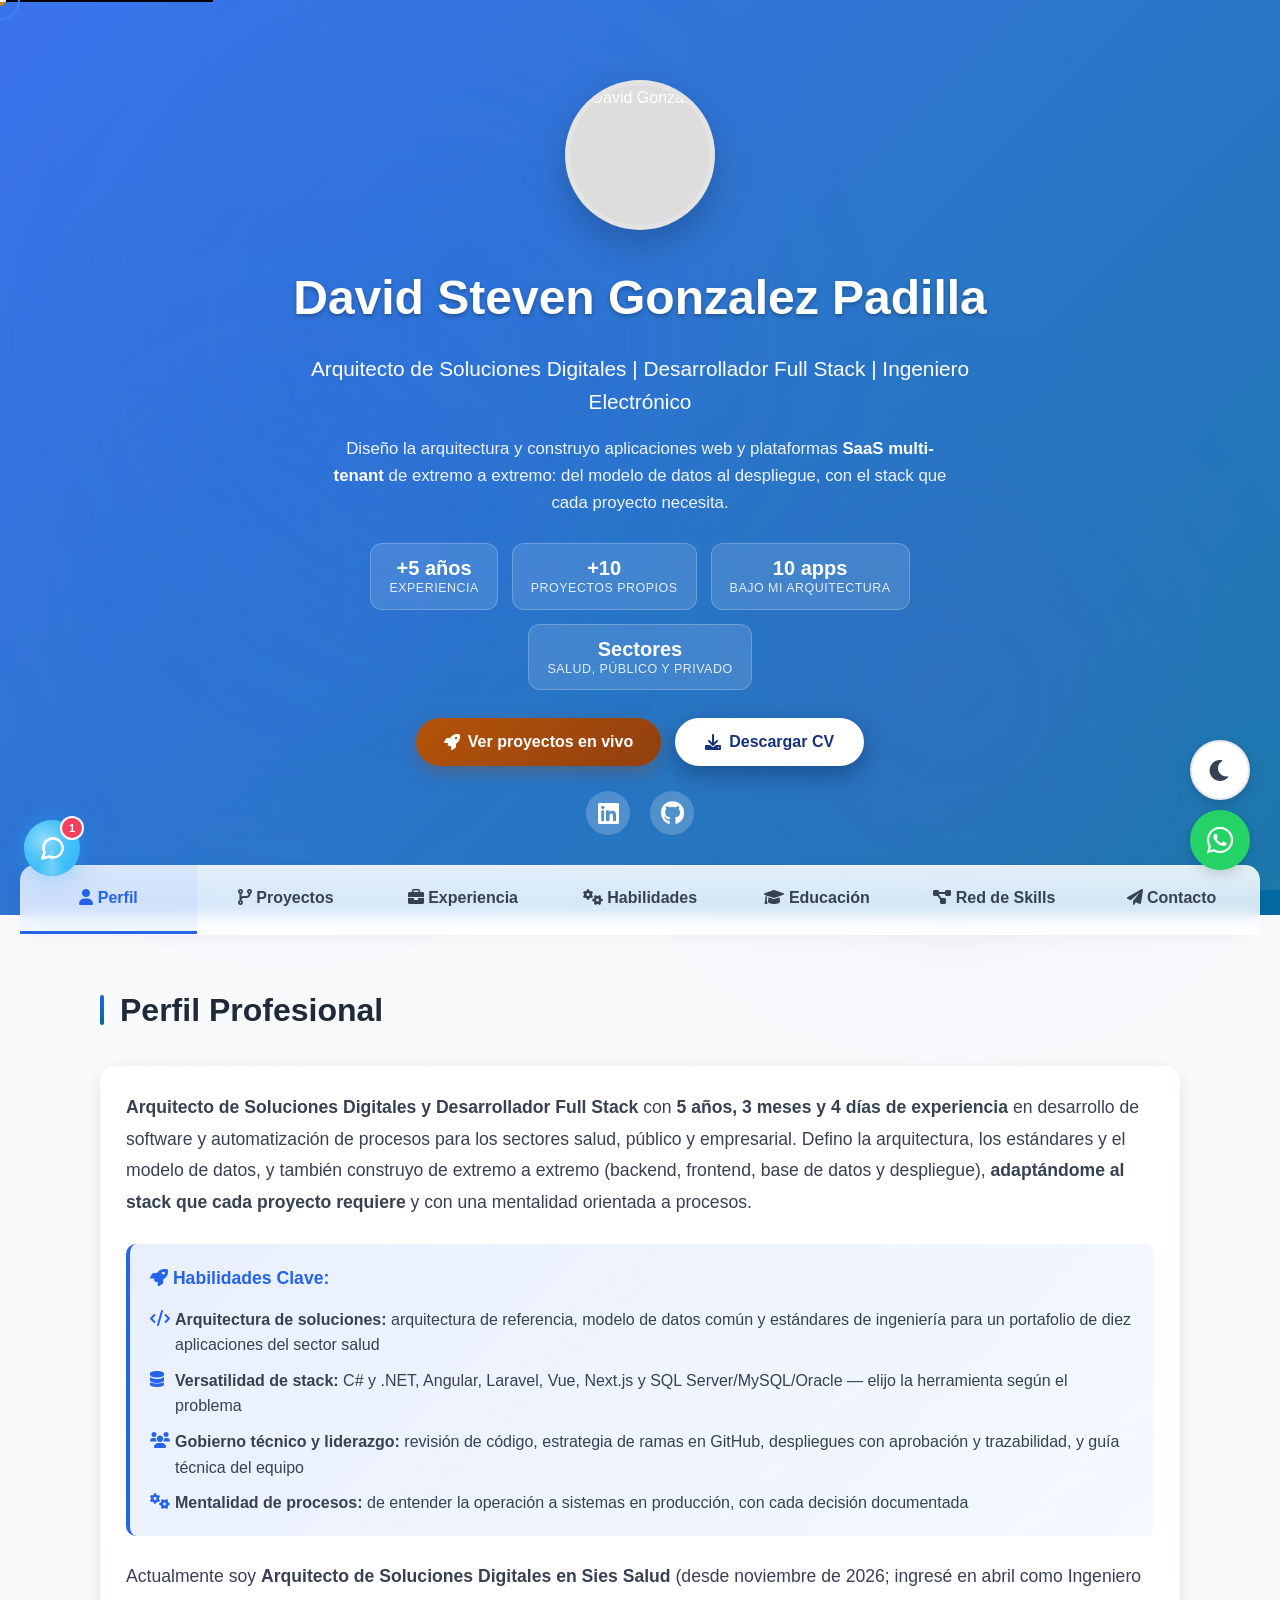
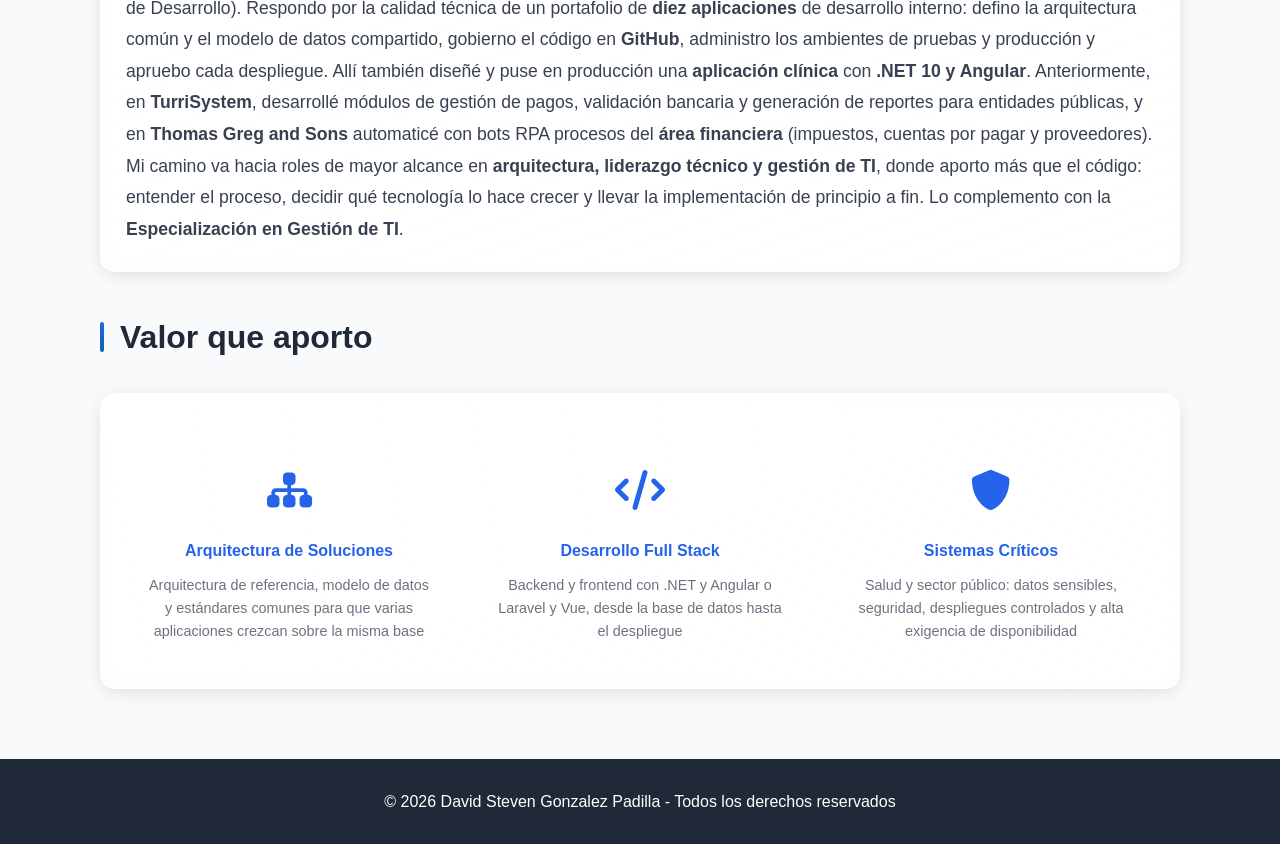
==== commit 28823e93: "Red de skills: .NET, C#, Angular, SQL Server, Azure y Entra ID El stack del rol actual no estaba en " ====
--- a/index.html
+++ b/index.html
@@ -1963,7 +1963,7 @@
     </div>
 
     <!-- Main JavaScript -->
-    <script src="js/main.js?v=15" defer></script>
+    <script src="js/main.js?v=16" defer></script>
 
     <!-- Asistente del portafolio (mismo flujo que el chat de DeepDev) -->
     <script src="/assets/js/chat-widget.js?v=3" data-position="left" defer></script>
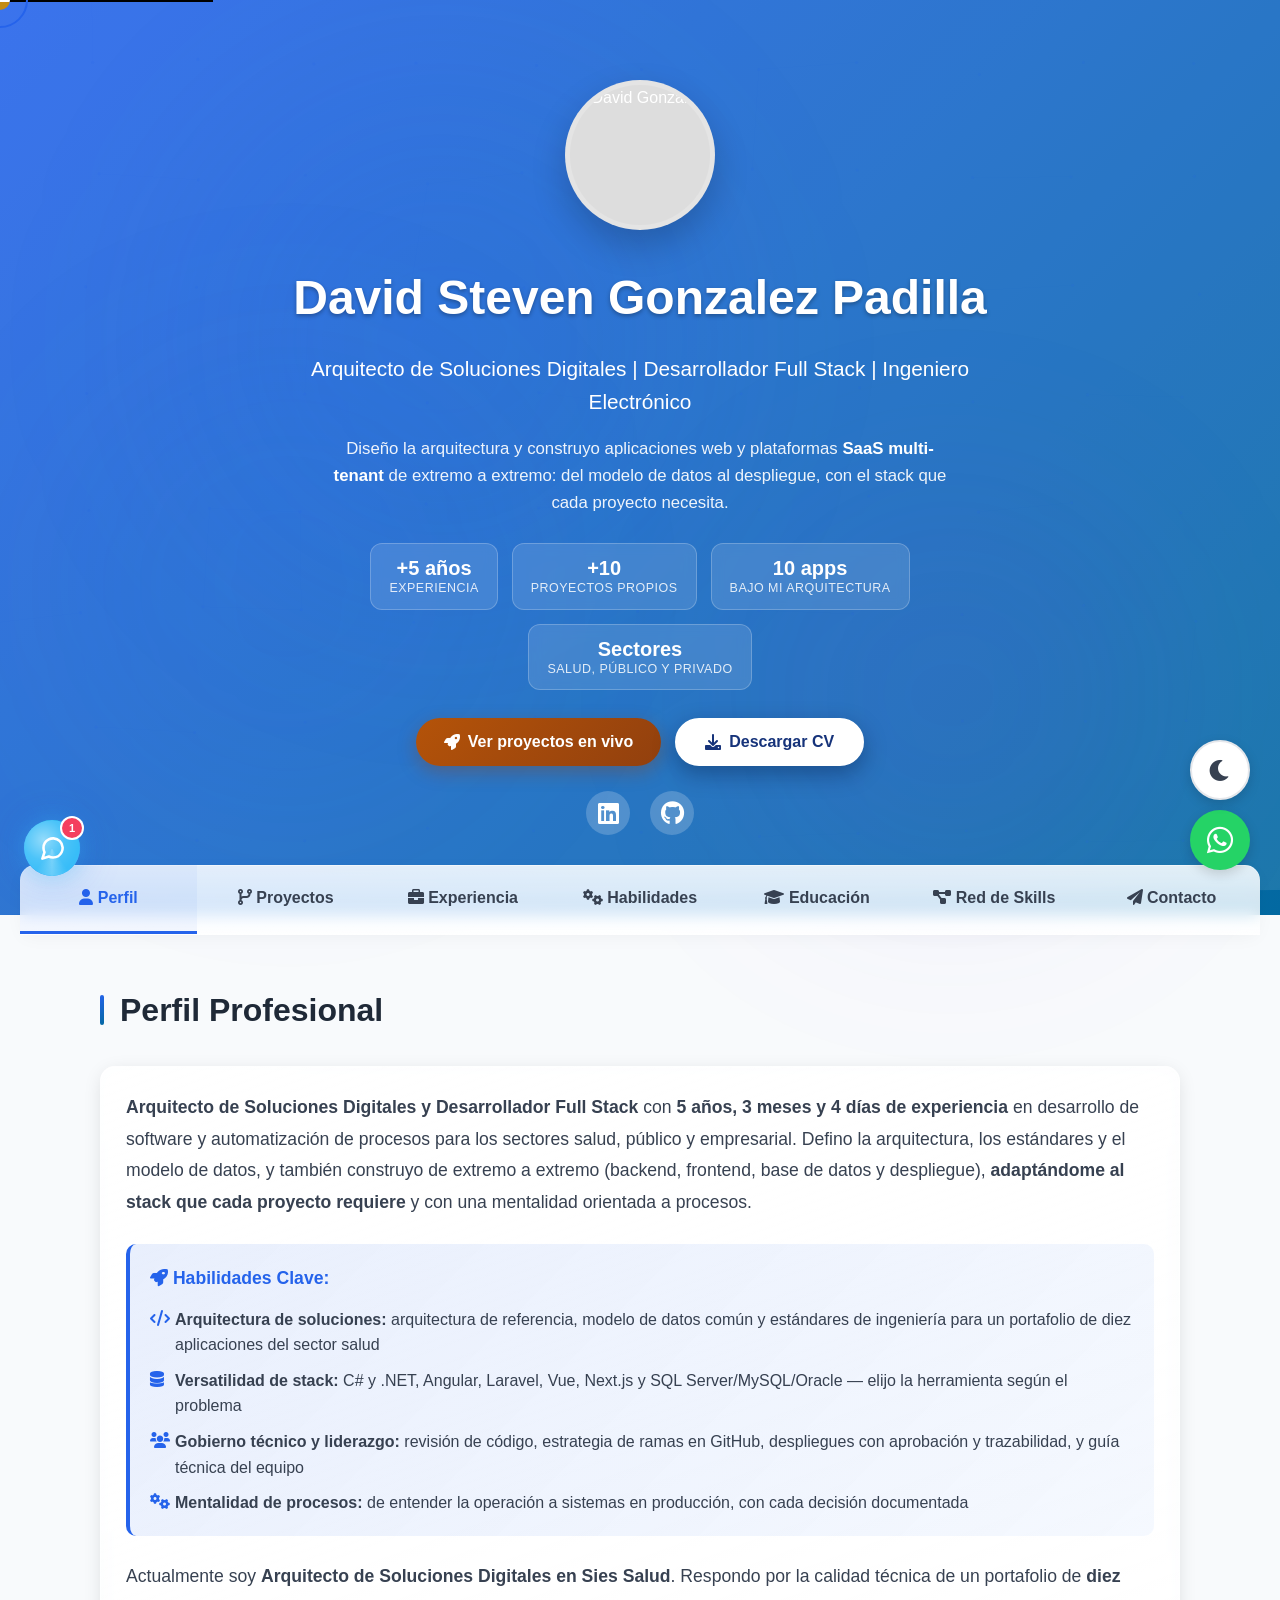
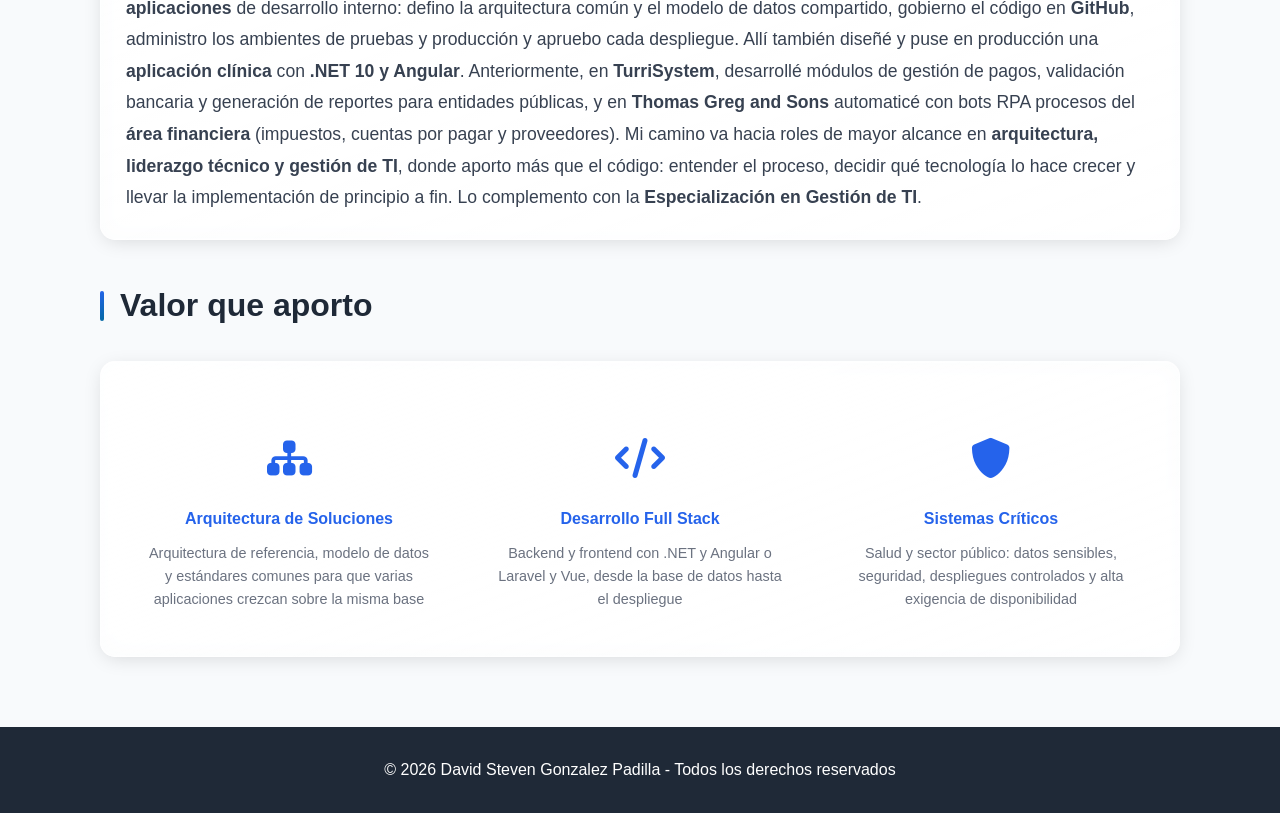
==== commit 7db818b7: "Perfil y experiencia: quita la aclaracion de fecha e ingreso del cargo actual Co-Authored-By: Claude" ====
--- a/index.html
+++ b/index.html
@@ -185,7 +185,7 @@
                     </div>
 
                     <p style="font-size: 1.1rem; line-height: 1.8;">
-                        Actualmente soy <strong>Arquitecto de Soluciones Digitales en Sies Salud</strong> (desde noviembre de 2026; ingresé en abril como Ingeniero de Desarrollo). Respondo por la calidad técnica de un portafolio de <strong>diez aplicaciones</strong> de desarrollo interno: defino la arquitectura común y el modelo de datos compartido, gobierno el código en <strong>GitHub</strong>, administro los ambientes de pruebas y producción y apruebo cada despliegue. Allí también diseñé y puse en producción una <strong>aplicación clínica</strong> con <strong>.NET 10 y Angular</strong>. Anteriormente, en <strong>TurriSystem</strong>, desarrollé módulos de gestión de pagos, validación bancaria y generación de reportes para entidades públicas, y en <strong>Thomas Greg and Sons</strong> automaticé con bots RPA procesos del <strong>área financiera</strong> (impuestos, cuentas por pagar y proveedores). Mi camino va hacia roles de mayor alcance en <strong>arquitectura, liderazgo técnico y gestión de TI</strong>, donde aporto más que el código: entender el proceso, decidir qué tecnología lo hace crecer y llevar la implementación de principio a fin. Lo complemento con la <strong>Especialización en Gestión de TI</strong>.
+                        Actualmente soy <strong>Arquitecto de Soluciones Digitales en Sies Salud</strong>. Respondo por la calidad técnica de un portafolio de <strong>diez aplicaciones</strong> de desarrollo interno: defino la arquitectura común y el modelo de datos compartido, gobierno el código en <strong>GitHub</strong>, administro los ambientes de pruebas y producción y apruebo cada despliegue. Allí también diseñé y puse en producción una <strong>aplicación clínica</strong> con <strong>.NET 10 y Angular</strong>. Anteriormente, en <strong>TurriSystem</strong>, desarrollé módulos de gestión de pagos, validación bancaria y generación de reportes para entidades públicas, y en <strong>Thomas Greg and Sons</strong> automaticé con bots RPA procesos del <strong>área financiera</strong> (impuestos, cuentas por pagar y proveedores). Mi camino va hacia roles de mayor alcance en <strong>arquitectura, liderazgo técnico y gestión de TI</strong>, donde aporto más que el código: entender el proceso, decidir qué tecnología lo hace crecer y llevar la implementación de principio a fin. Lo complemento con la <strong>Especialización en Gestión de TI</strong>.
                     </p>
                 </div>
 
@@ -1466,7 +1466,7 @@
 
                 <div class="card job-card">
                     <h3>Arquitecto de Soluciones Digitales - Sies Salud</h3>
-                    <p class="job-meta">Abril 2026 – Actualidad | Arquitecto de Soluciones Digitales desde noviembre de 2026 (ingresé como Ingeniero de Desarrollo)</p>
+                    <p class="job-meta">Abril 2026 – Actualidad</p>
                     <ul class="styled-list">
                         <li>Defino la arquitectura de referencia, los estándares de ingeniería y el modelo de datos común de un portafolio de diez aplicaciones de desarrollo interno del sector salud</li>
                         <li>Diseño y construyo la plataforma común: inicio de sesión único con Microsoft Entra ID, base de datos compartida, servicio central (API) y plantilla base con la que nace cada aplicación</li>
@@ -1963,7 +1963,7 @@
     </div>
 
     <!-- Main JavaScript -->
-    <script src="js/main.js?v=16" defer></script>
+    <script src="js/main.js?v=17" defer></script>
 
     <!-- Asistente del portafolio (mismo flujo que el chat de DeepDev) -->
     <script src="/assets/js/chat-widget.js?v=3" data-position="left" defer></script>
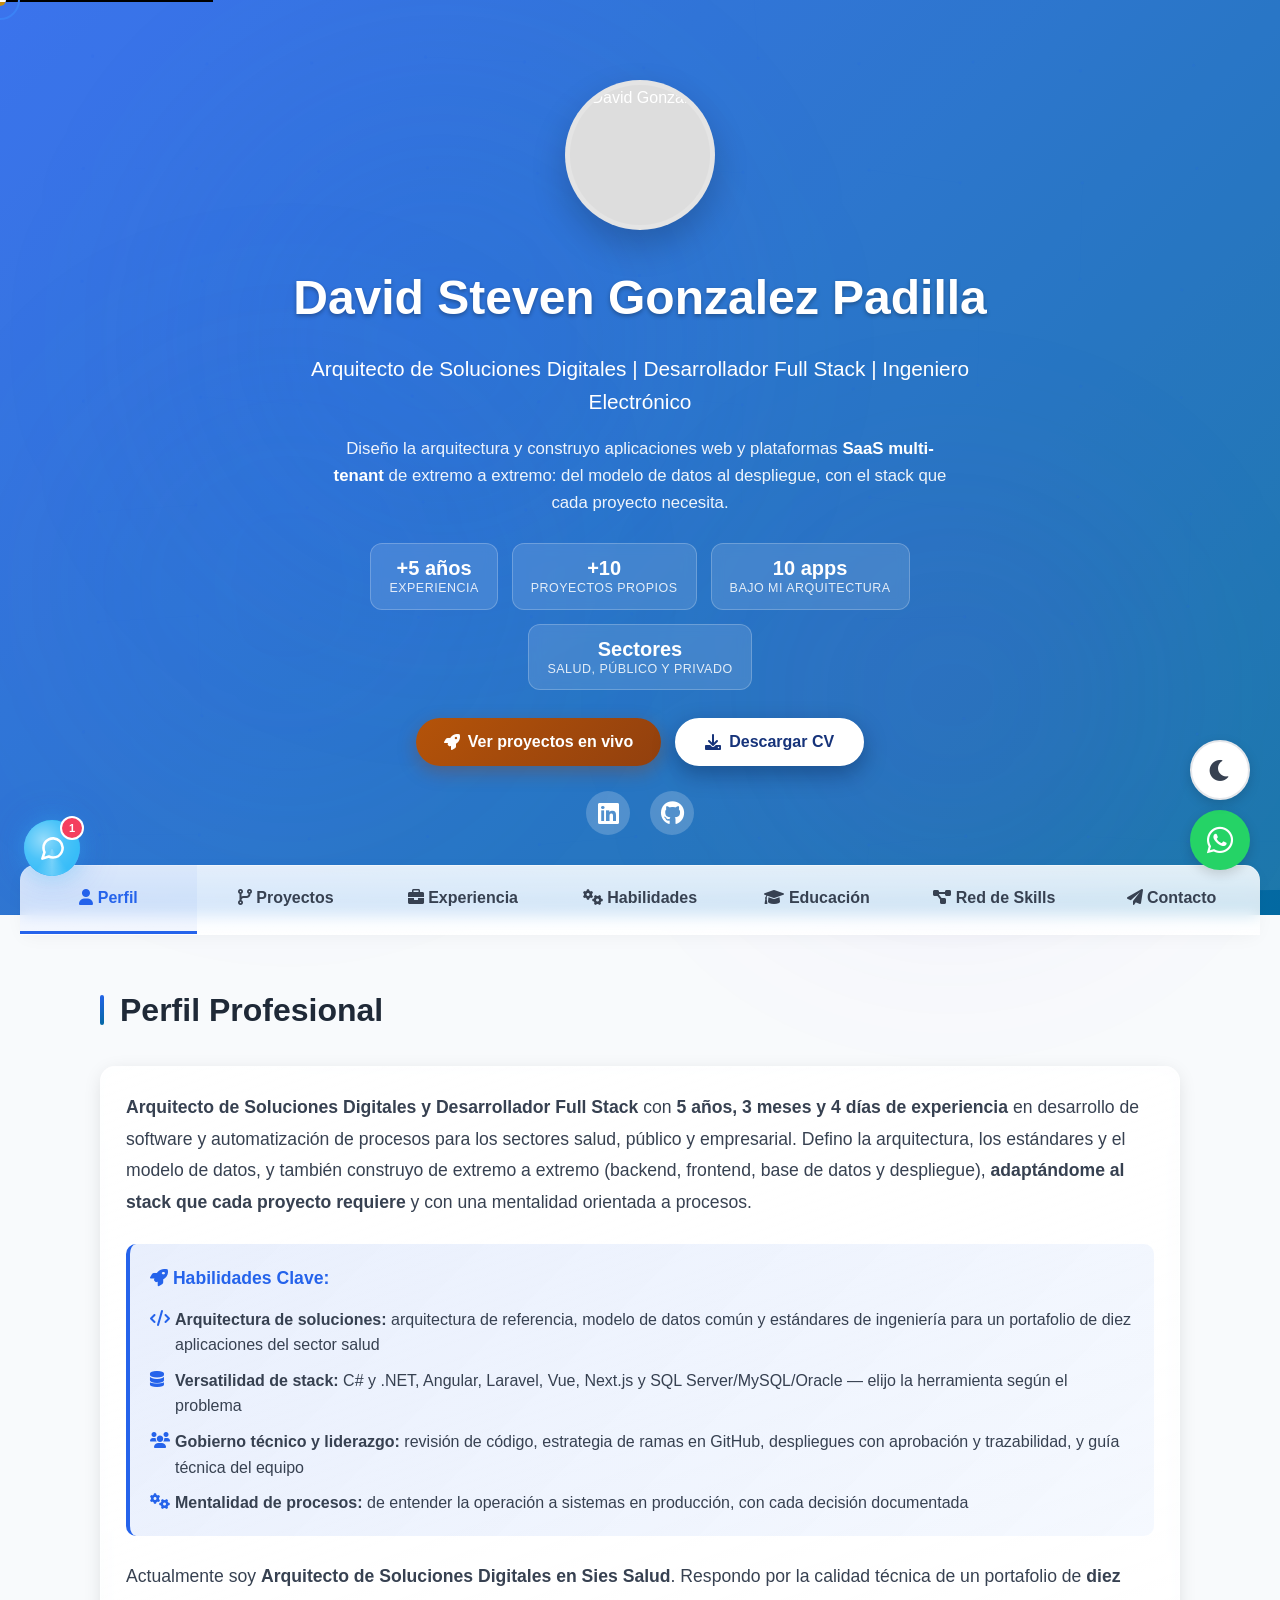
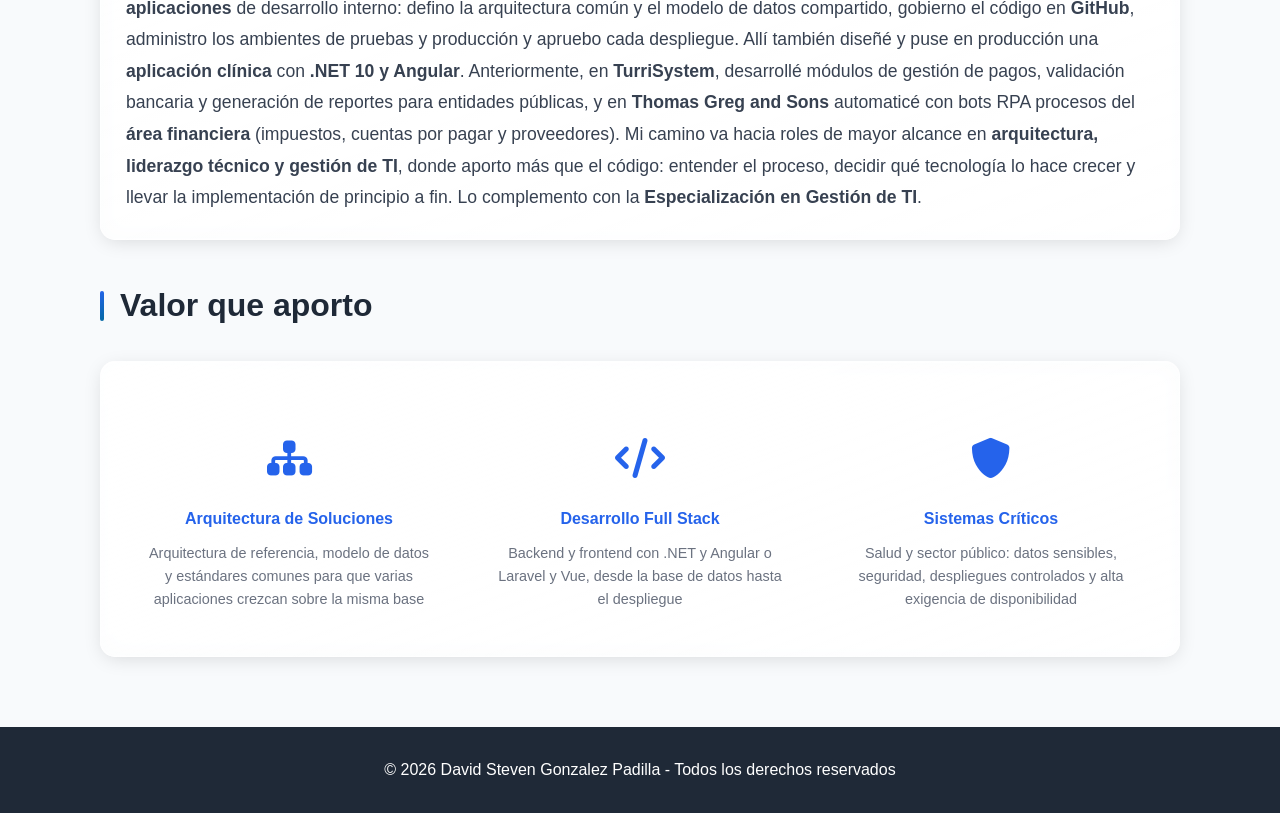
==== commit a6458083: "Experiencia: separa Ingeniero de Desarrollo y Arquitecto en Sies Salud Co-Authored-By: Claude Fable " ====
--- a/index.html
+++ b/index.html
@@ -1466,7 +1466,7 @@
 
                 <div class="card job-card">
                     <h3>Arquitecto de Soluciones Digitales - Sies Salud</h3>
-                    <p class="job-meta">Abril 2026 – Actualidad</p>
+                    <p class="job-meta">Noviembre 2026 – Actualidad</p>
                     <ul class="styled-list">
                         <li>Defino la arquitectura de referencia, los estándares de ingeniería y el modelo de datos común de un portafolio de diez aplicaciones de desarrollo interno del sector salud</li>
                         <li>Diseño y construyo la plataforma común: inicio de sesión único con Microsoft Entra ID, base de datos compartida, servicio central (API) y plantilla base con la que nace cada aplicación</li>
@@ -1477,6 +1477,15 @@
                         <li>Seguridad e identidad: autenticación con Microsoft Entra ID, gestión de secretos y protección de los datos de pacientes</li>
                         <li>Guía técnica del equipo: reviso el código de los desarrolladores, destrabo bloqueos, redacté el manual de ingeniería e impulso el uso de IA generativa en el ciclo de desarrollo</li>
                         <li>Estimación técnica y cronogramas (Zoho Sprints), plan de infraestructura con estimación de costos en Azure, e interlocución técnica con Infraestructura, TI, BI, Proyectos y proveedores, con reporte a la Gerencia</li>
+                    </ul>
+                </div>
+
+                <div class="card job-card">
+                    <h3>Ingeniero de Desarrollo - Sies Salud</h3>
+                    <p class="job-meta">Abril 2026 – Octubre 2026</p>
+                    <ul class="styled-list">
+                        <li>Desarrollo de aplicaciones web internas del sector salud con C# / .NET, Angular y SQL Server (T-SQL)</li>
+                        <li>Despliegue y soporte de las aplicaciones en servidores Windows Server</li>
                     </ul>
                 </div>
 
@@ -1963,7 +1972,7 @@
     </div>
 
     <!-- Main JavaScript -->
-    <script src="js/main.js?v=17" defer></script>
+    <script src="js/main.js?v=18" defer></script>
 
     <!-- Asistente del portafolio (mismo flujo que el chat de DeepDev) -->
     <script src="/assets/js/chat-widget.js?v=3" data-position="left" defer></script>
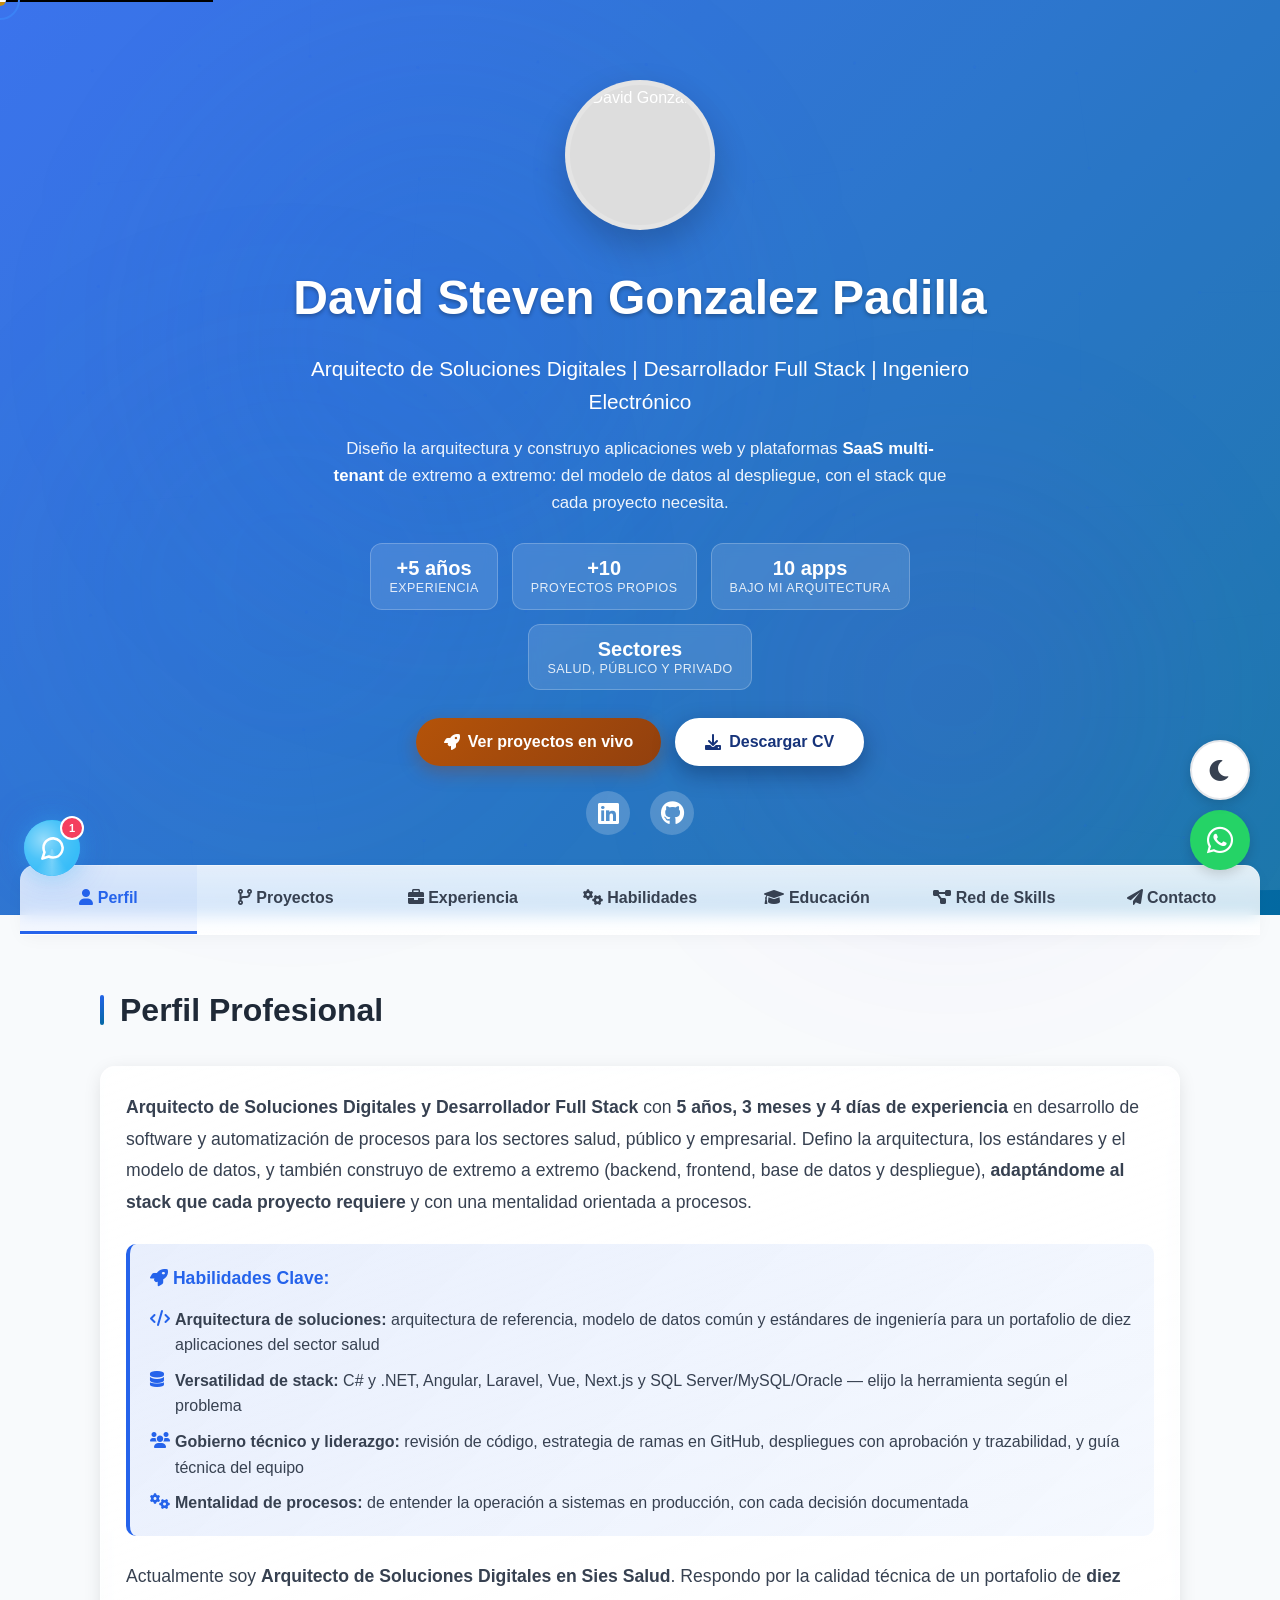
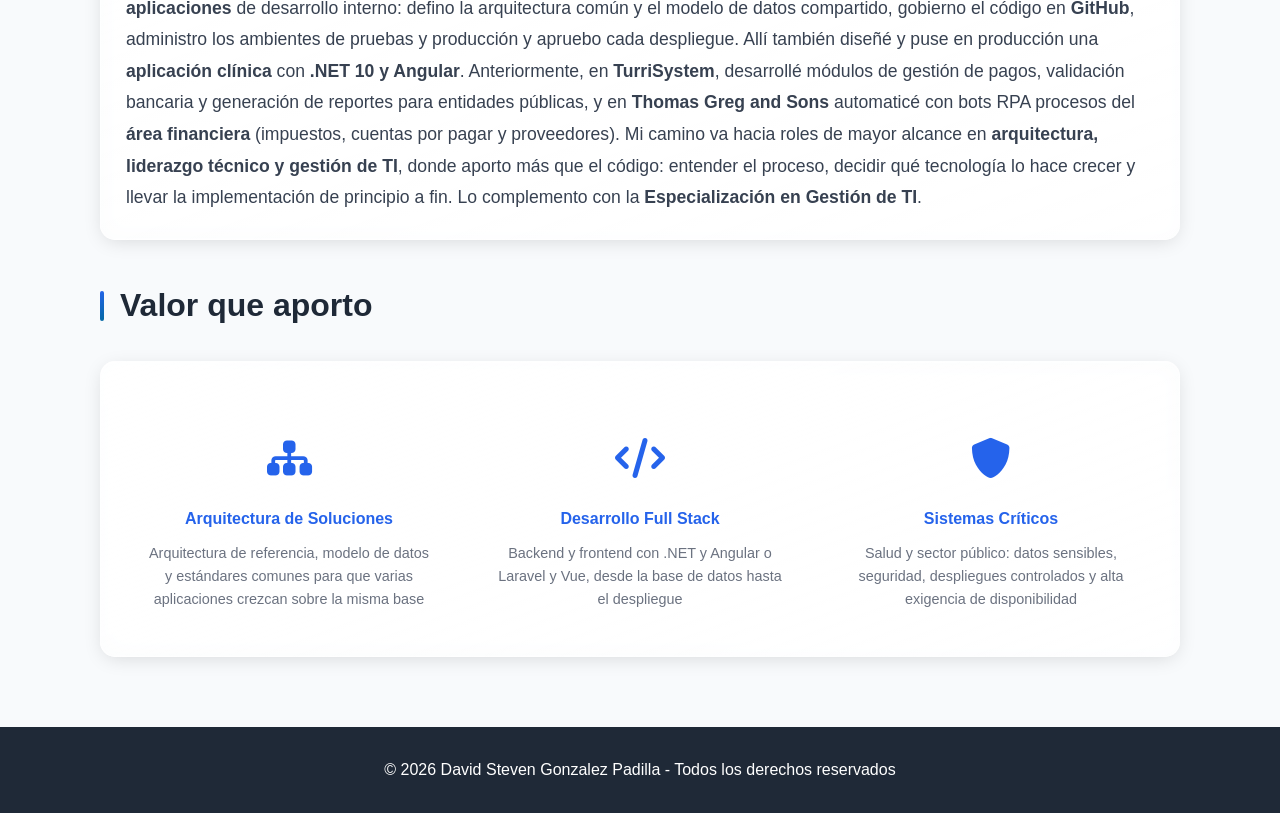
==== commit 602efdcd: "CV: proyectos destacados sin DeepView ni PetuniaPlay Co-Authored-By: Claude Fable 5.2 <noreply@anthr" ====
--- a/index.html
+++ b/index.html
@@ -1972,7 +1972,7 @@
     </div>
 
     <!-- Main JavaScript -->
-    <script src="js/main.js?v=18" defer></script>
+    <script src="js/main.js?v=19" defer></script>
 
     <!-- Asistente del portafolio (mismo flujo que el chat de DeepDev) -->
     <script src="/assets/js/chat-widget.js?v=3" data-position="left" defer></script>
